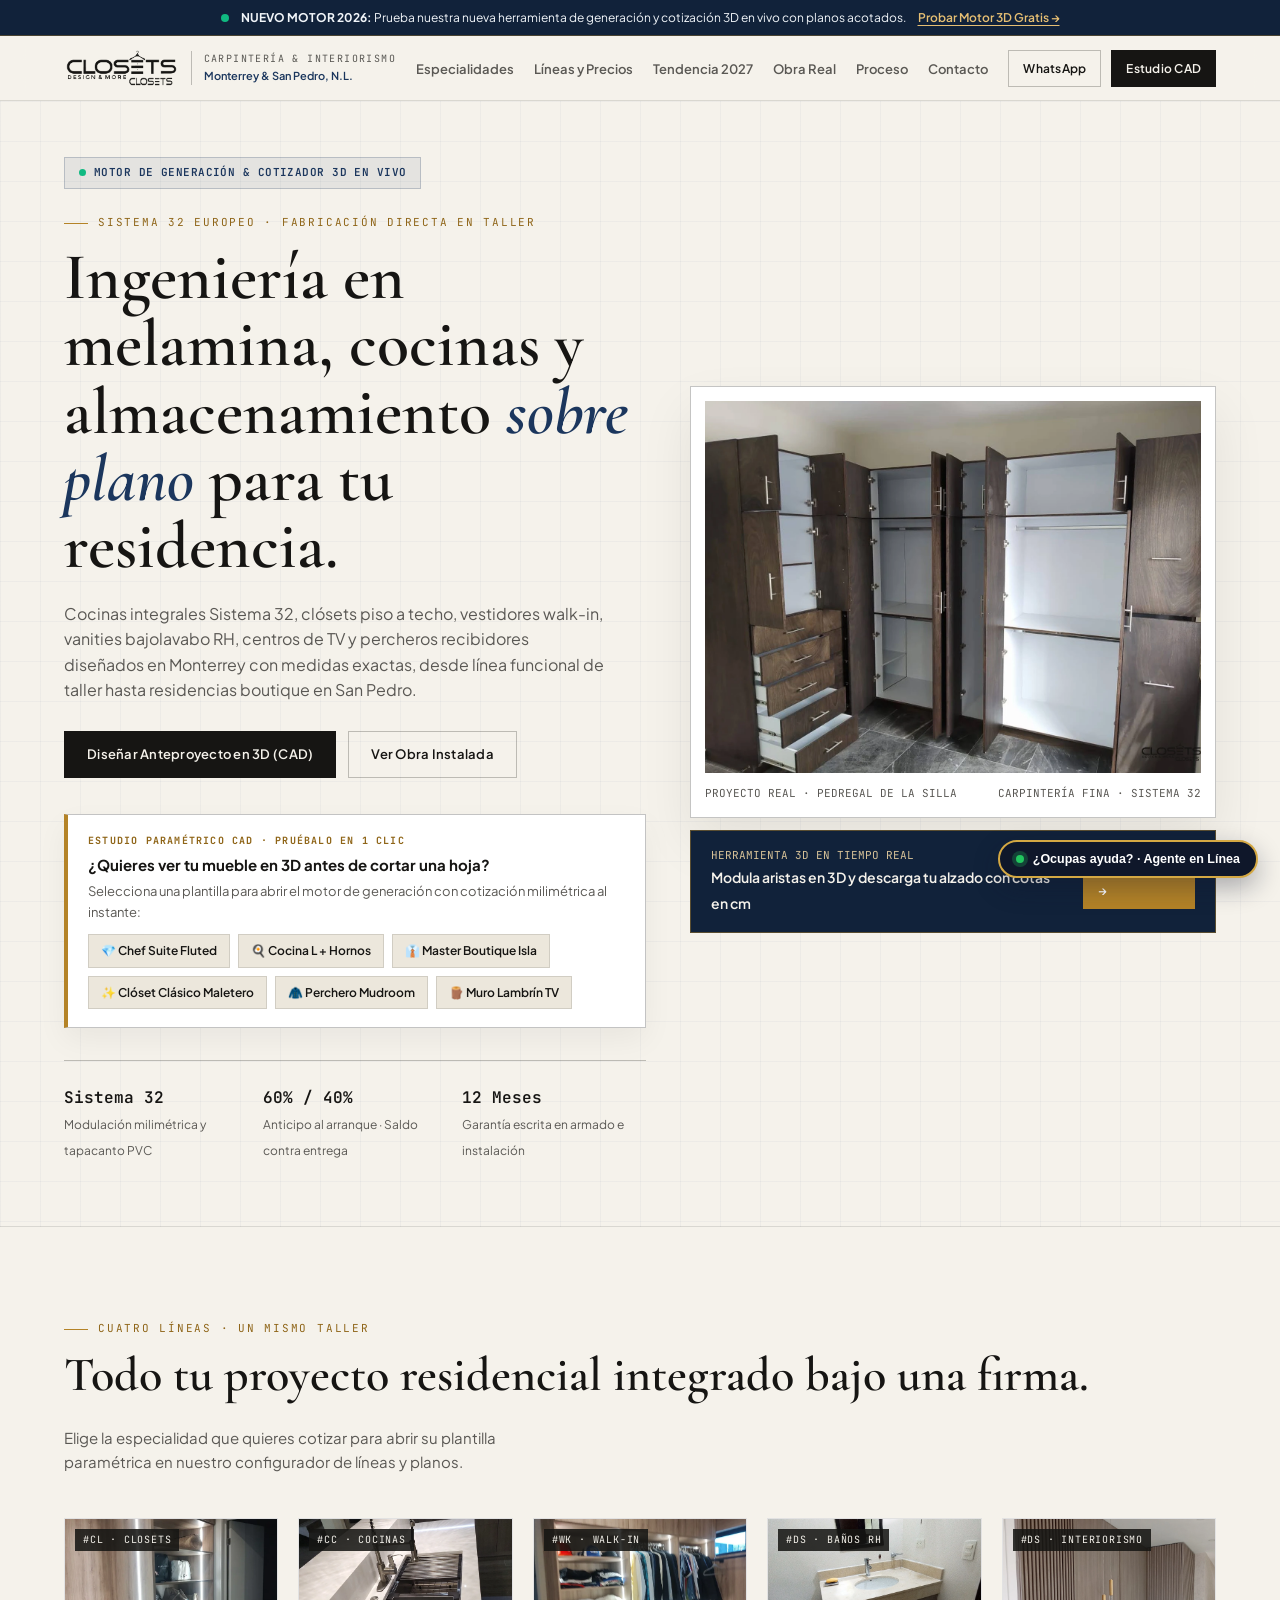
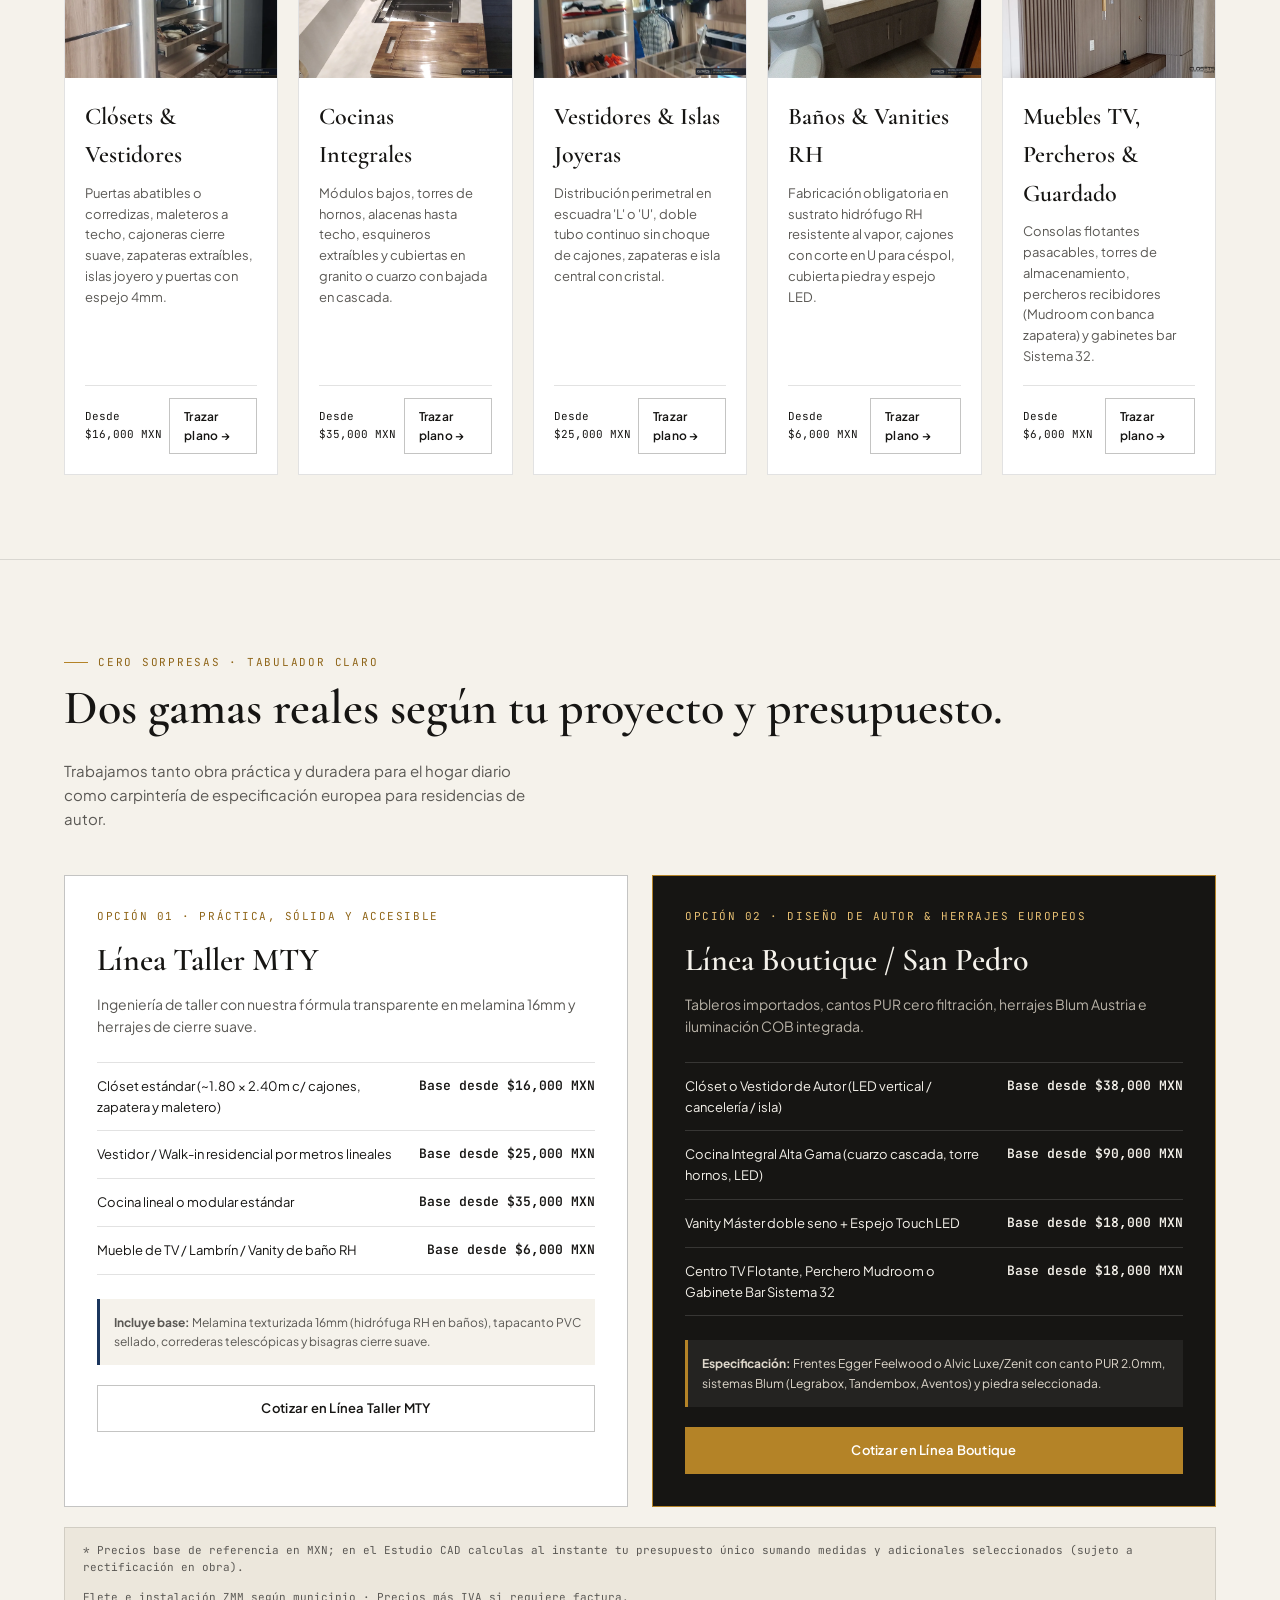
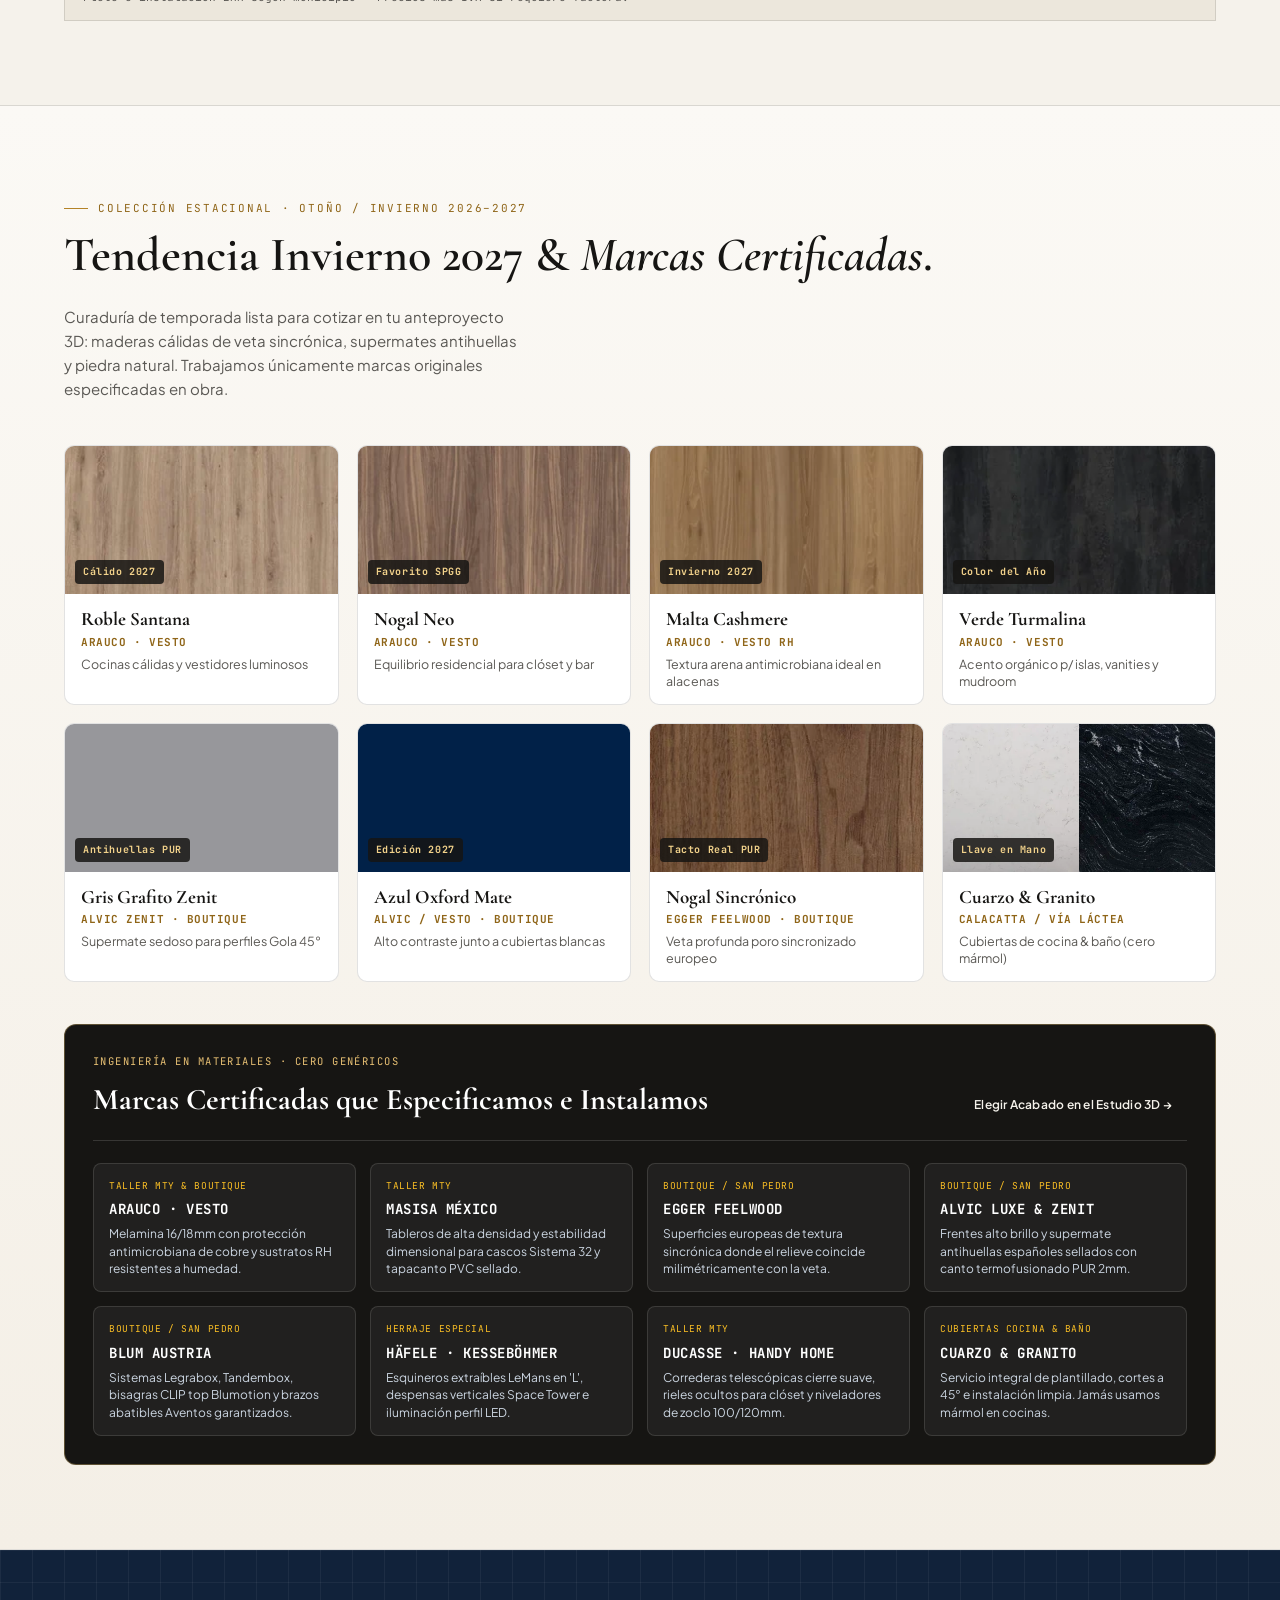
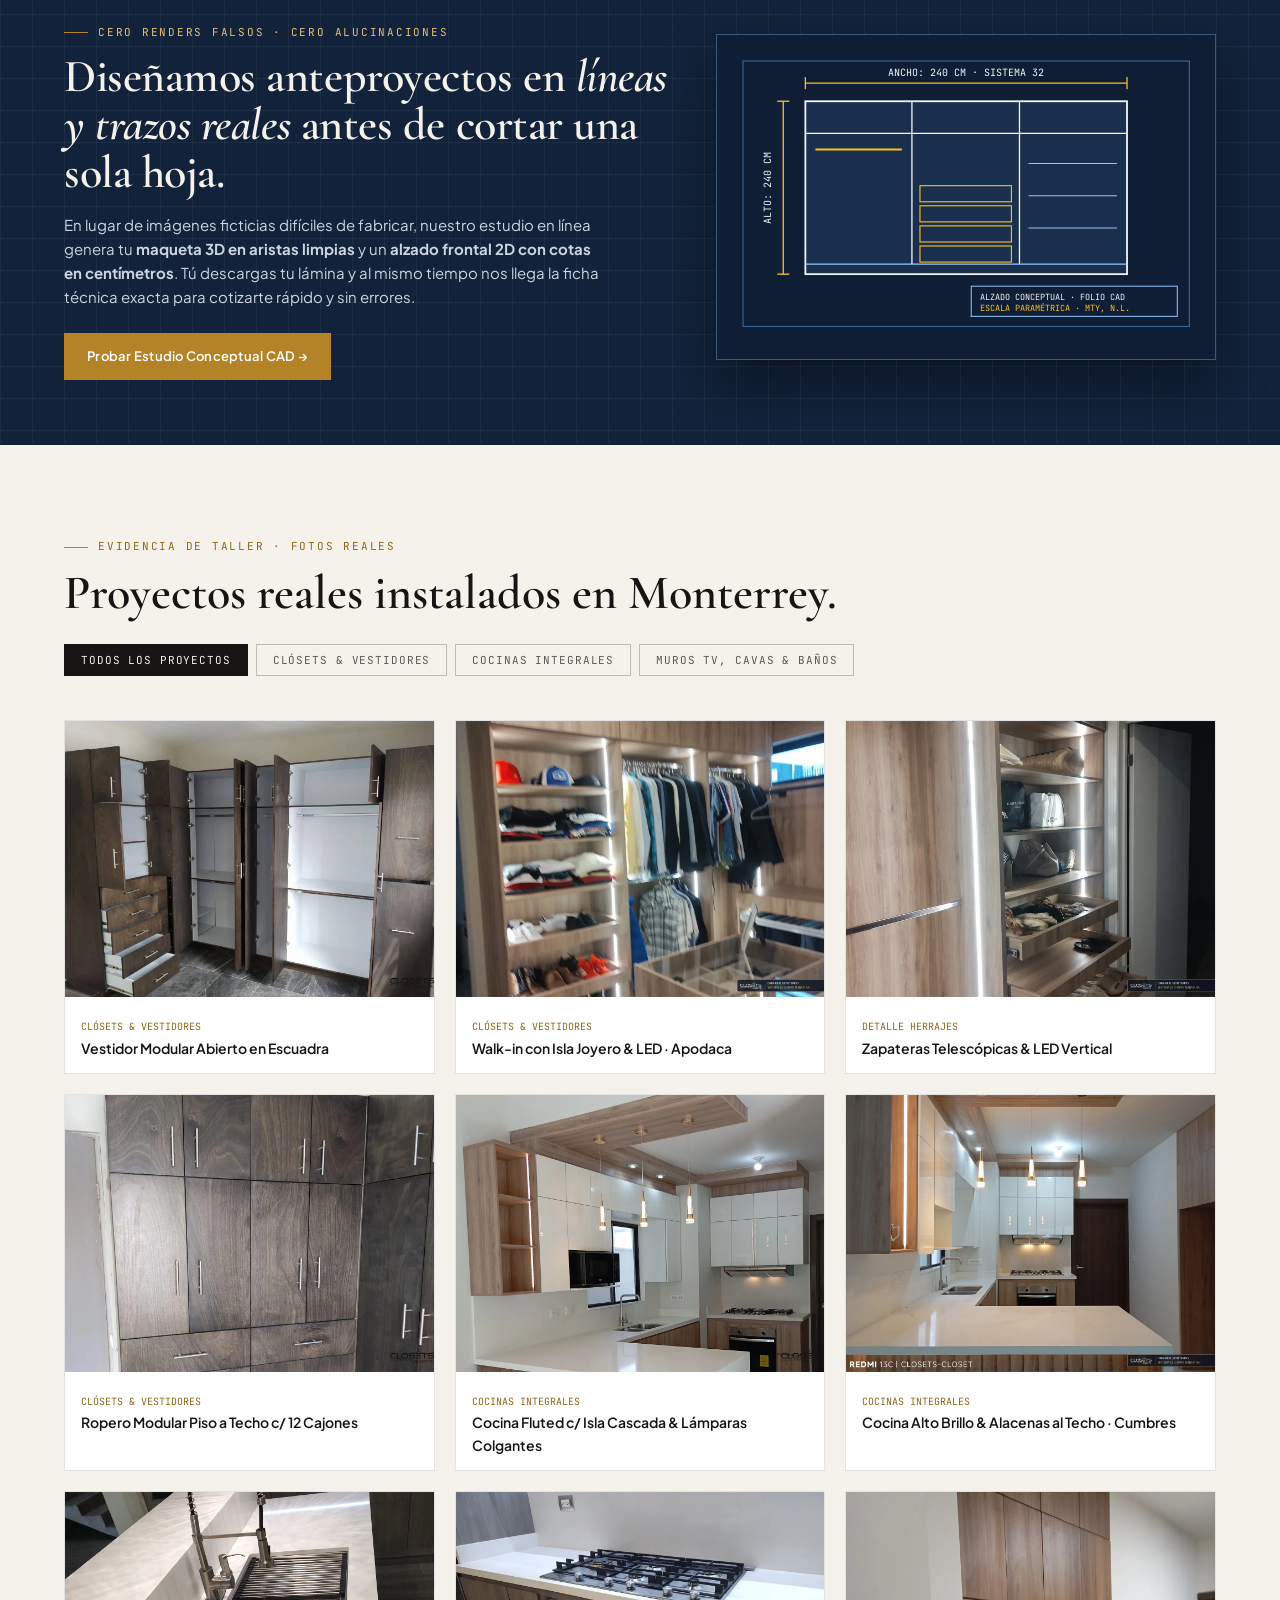
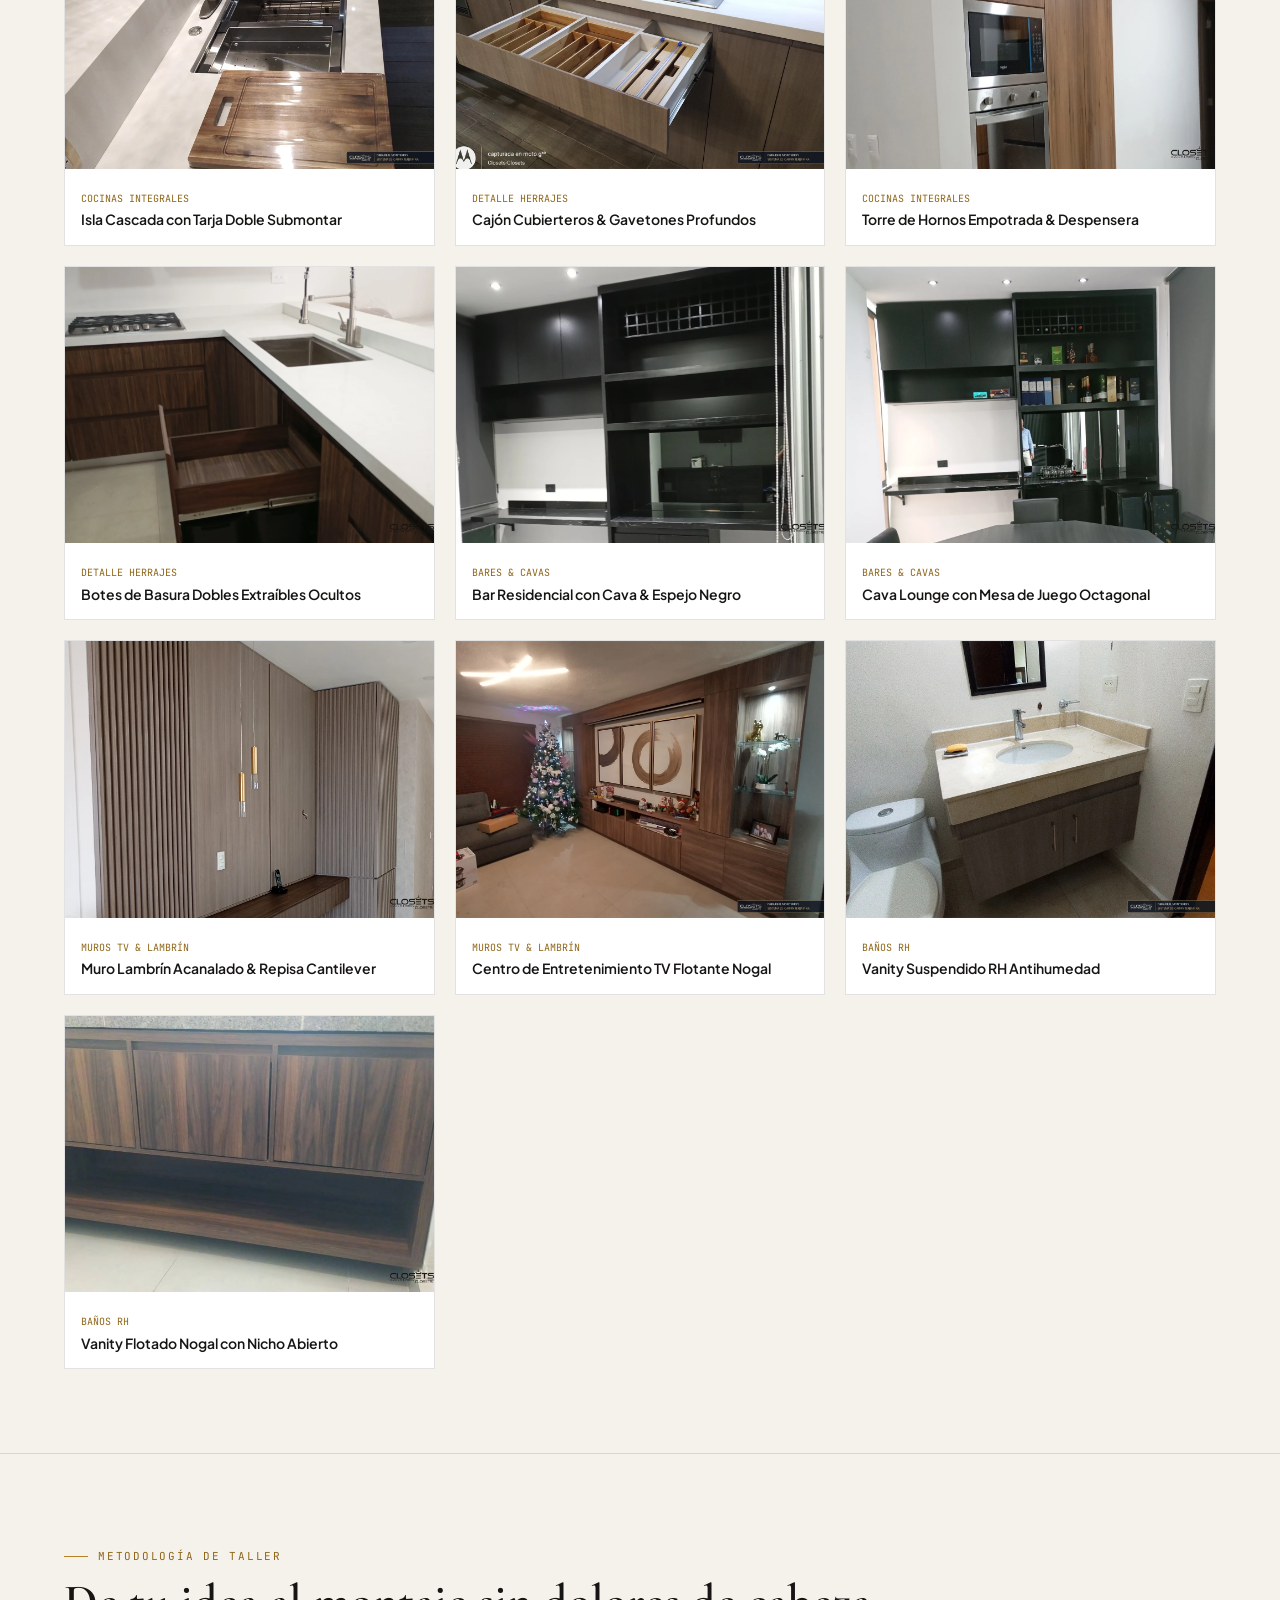
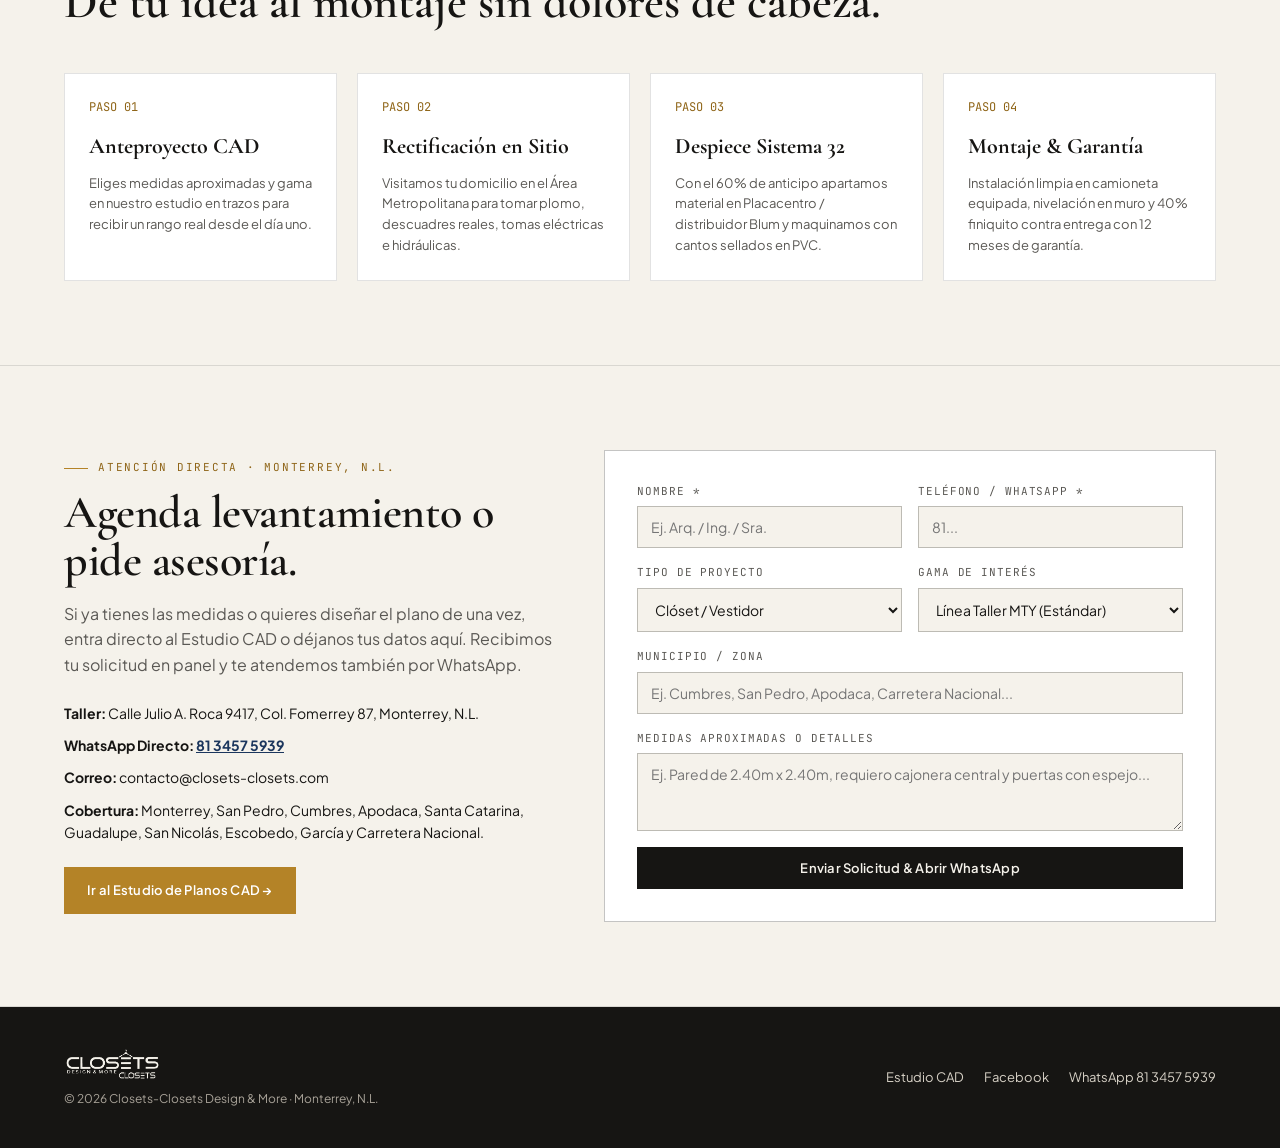
==== index.html @ 5bc41172 "v21: CAD shareable state token, quick WhatsApp direct CTA, and Buba lamina export hook" ====
<!DOCTYPE html>
<html lang="es">
<head>
  <meta charset="UTF-8">
  <meta name="viewport" content="width=device-width, initial-scale=1.0">
  <title>Closets-Closets Design &amp; More | Clósets, Cocinas e Interiorismo en Monterrey</title>
  <meta name="description" content="Fabricación directa en Monterrey y San Pedro de clósets, vestidores, cocinas integrales, muebles de baño RH, lambrines y centros de TV con Sistema 32 milimétrico. Configura tu plano conceptual CAD en línea.">
  <link rel="icon" type="image/png" href="assets/favicon.png">
  <meta property="og:type" content="website">
  <meta property="og:locale" content="es_MX">
  <meta property="og:title" content="Closets-Closets Design &amp; More | Carpintería Arquitectónica en MTY">
  <meta property="og:description" content="Clósets, vestidores, cocinas integrales e interiorismo en Monterrey. Configura tu anteproyecto conceptual en líneas y cotas exactas.">
  <meta property="og:image" content="https://closets-closets.com/assets/og-closets.jpg">
  <meta property="og:image:width" content="1200">
  <meta property="og:image:height" content="630">
  <meta name="twitter:card" content="summary_large_image">
  <link rel="canonical" href="https://closets-closets.com/">
    <!-- Marcado Estructurado SEO Local Schema.org -->
  <script type="application/ld+json">
{
  "@context": "https://schema.org",
  "@type": "HomeAndConstructionBusiness",
  "name": "Closets-Closets Design & More",
  "image": "https://closets-closets.com/assets/og-closets.jpg",
  "url": "https://closets-closets.com",
  "telephone": "+528134575939",
  "priceRange": "$ - $$",
  "address": {
    "@type": "PostalAddress",
    "addressLocality": "Monterrey",
    "addressRegion": "Nuevo León",
    "addressCountry": "MX"
  },
  "geo": {
    "@type": "GeoCoordinates",
    "latitude": 25.6866,
    "longitude": -100.3161
  },
  "openingHoursSpecification": {
    "@type": "OpeningHoursSpecification",
    "dayOfWeek": [
      "Monday",
      "Tuesday",
      "Wednesday",
      "Thursday",
      "Friday",
      "Saturday"
    ],
    "opens": "08:30",
    "closes": "19:00"
  },
  "areaServed": [
    {
      "@type": "City",
      "name": "San Pedro Garza García"
    },
    {
      "@type": "City",
      "name": "Monterrey"
    },
    {
      "@type": "City",
      "name": "Santa Catarina"
    },
    {
      "@type": "Place",
      "name": "Cumbres"
    },
    {
      "@type": "Place",
      "name": "Carretera Nacional"
    },
    {
      "@type": "Place",
      "name": "Valle Oriente"
    }
  ],
  "hasOfferCatalog": {
    "@type": "OfferCatalog",
    "name": "Catálogo de Carpintería Residencial & Sistema 32",
    "itemListElement": [
      {
        "@type": "Offer",
        "itemOffered": {
          "@type": "Service",
          "name": "Clósets Residenciales a Medida",
          "description": "Fabricación con Sistema 32 en melamina de 16mm/18mm y herrajes de cierre suave."
        }
      },
      {
        "@type": "Offer",
        "itemOffered": {
          "@type": "Service",
          "name": "Vestidores Walk-in Closet Boutique",
          "description": "Vestidores en escuadra, U e islas joyeras con cristal templado y cancelería."
        }
      },
      {
        "@type": "Offer",
        "itemOffered": {
          "@type": "Service",
          "name": "Cocinas Integrales de Alta Gama",
          "description": "Cocinas con frentes fluted, cubiertas de cuarzo, torres de hornos y herrajes Blum."
        }
      },
      {
        "@type": "Offer",
        "itemOffered": {
          "@type": "Service",
          "name": "Muros TV, Lambrines & Centros de Entretenimiento",
          "description": "Paneles alistonados de nogal, consolas flotantes y cavas residenciales."
        }
      },
      {
        "@type": "Offer",
        "itemOffered": {
          "@type": "Service",
          "name": "Proyectos Ejecutivos y Planos de Fabricación Sistema 32",
          "description": "Ingeniería de despiece milimétrico, barrenado 37/32mm y optimización de tableros."
        }
      }
    ]
  }
}
  </script>
  <link rel="stylesheet" href="styles.css?v=20261123_v21">
</head>
<body>

  <!-- BARRA DE ANUNCIO EN VIVO (HERRAMIENTA 2026) -->
  <div class="live-strip">
    <div class="container live-strip-inner">
      <span class="badge-pulse"></span>
      <span><strong>NUEVO MOTOR 2026:</strong> Prueba nuestra nueva herramienta de generación y cotización 3D en vivo con planos acotados.</span>
      <a href="configurador.html" class="live-strip-link">Probar Motor 3D Gratis →</a>
    </div>
  </div>

  <!-- HEADER -->
  <header class="site-header">
    <div class="header-inner">
      <a class="brand-link" href="index.html">
        <img class="brand-logo" src="assets/logo-closets.png" alt="Closets-Closets Design &amp; More">
        <div class="brand-meta">
          <span class="brand-sub">Carpintería &amp; Interiorismo</span>
          <span class="brand-city">Monterrey &amp; San Pedro, N.L.</span>
        </div>
      </a>

      <ul class="nav-links" id="navLinks">
        <li><a href="#especialidades">Especialidades</a></li>
        <li><a href="#gamas">Líneas y Precios</a></li>
        <li><a href="#coleccion-2027">Tendencia 2027</a></li>
        <li><a href="#obra-real">Obra Real</a></li>
        <li><a href="#proceso">Proceso</a></li>
        <li><a href="#contacto">Contacto</a></li>
      </ul>

      <div class="nav-actions">
        <a class="btn btn-outline btn-sm hide-mobile" href="https://wa.me/528134575939?text=Hola%2C%20quiero%20cotizar%20un%20proyecto%20con%20Closets-Closets" target="_blank" rel="noopener noreferrer">WhatsApp</a>
        <a class="btn btn-primary btn-sm" href="configurador.html">Estudio CAD</a>
        <button class="mobile-toggle" type="button" id="mobileMenuBtn" aria-label="Abrir menú">MENÚ</button>
      </div>
    </div>
  </header>

  <!-- HERO ARQUITECTÓNICO -->
  <section class="hero-section">
    <div class="container">
      <div class="hero-grid">
        <div>
          <div class="hero-hook-badge">
            <span class="pulse-dot"></span>
            <span>MOTOR DE GENERACIÓN &amp; COTIZADOR 3D EN VIVO</span>
          </div>
          <span class="eyebrow">Sistema 32 Europeo · Fabricación Directa en Taller</span>
          <h1 class="hero-title">Ingeniería en melamina, cocinas y almacenamiento <em>sobre plano</em> para tu residencia.</h1>
          <p class="hero-desc">
            Cocinas integrales Sistema 32, clósets piso a techo, vestidores walk-in, vanities bajolavabo RH, centros de TV y percheros recibidores diseñados en Monterrey con medidas exactas, desde línea funcional de taller hasta residencias boutique en San Pedro.
          </p>
          <div class="hero-cta-group">
            <a class="btn btn-primary" href="configurador.html">Diseñar Anteproyecto en 3D (CAD)</a>
            <a class="btn btn-outline" href="#obra-real">Ver Obra Instalada</a>
          </div>

          <!-- GANCHO INTERACTIVO AL MOTOR CAD -->
          <div class="hero-generator-callout">
            <span class="callout-tag">ESTUDIO PARAMÉTRICO CAD · PRUÉBALO EN 1 CLIC</span>
            <div class="callout-lead">
              <h4>¿Quieres ver tu mueble en 3D antes de cortar una hoja?</h4>
              <p>Selecciona una plantilla para abrir el motor de generación con cotización milimétrica al instante:</p>
            </div>
            <div class="callout-pills">
              <a href="configurador.html?preset=cocina_chef_suite_fluted" class="callout-pill">💎 Chef Suite Fluted</a>
              <a href="configurador.html?preset=cocina_l_torre_hornos" class="callout-pill">🍳 Cocina L + Hornos</a>
              <a href="configurador.html?preset=walkin_master_boutique_isla" class="callout-pill">👔 Master Boutique Isla</a>
              <a href="configurador.html?preset=closet_clasico_abatible" class="callout-pill">✨ Clóset Clásico Maletero</a>
              <a href="configurador.html?preset=perchero_recibidor_esencial" class="callout-pill">🧥 Perchero Mudroom</a>
              <a href="configurador.html?preset=tv_lambrin_acanalado_cantilever" class="callout-pill">🪵 Muro Lambrín TV</a>
            </div>
          </div>

          <div class="hero-specs">
            <div>
              <span class="spec-val">Sistema 32</span>
              <span class="spec-lbl">Modulación milimétrica y tapacanto PVC</span>
            </div>
            <div>
              <span class="spec-val">60% / 40%</span>
              <span class="spec-lbl">Anticipo al arranque · Saldo contra entrega</span>
            </div>
            <div>
              <span class="spec-val">12 Meses</span>
              <span class="spec-lbl">Garantía escrita en armado e instalación</span>
            </div>
          </div>
        </div>

        <div class="hero-visual">
          <div class="hero-frame">
            <img class="hero-frame-img" src="assets/portfolio/closet-karina-walkin.webp" alt="Vestidor Walk-in residencial de alta gama fabricado en Monterrey por Closets-Closets Design & More">
            <div class="hero-frame-bar">
              <span>PROYECTO REAL · PEDREGAL DE LA SILLA</span>
              <span>CARPINTERÍA FINA · SISTEMA 32</span>
            </div>
          </div>
          <div class="cad-floating-card">
            <div>
              <span>HERRAMIENTA 3D EN TIEMPO REAL</span>
              <strong>Modula aristas en 3D y descarga tu alzado con cotas en cm</strong>
            </div>
            <a class="btn btn-brass btn-sm" href="configurador.html">Probar en 3D →</a>
          </div>
        </div>
      </div>
    </div>
  </section>

  <!-- 4 ESPECIALIDADES UNIFICADAS -->
  <section class="section-pad" id="especialidades">
    <div class="container">
      <div class="section-header">
        <div>
          <span class="eyebrow">Cuatro Líneas · Un Mismo Taller</span>
          <h2>Todo tu proyecto residencial integrado bajo una firma.</h2>
        </div>
        <p class="section-lead">
          Elige la especialidad que quieres cotizar para abrir su plantilla paramétrica en nuestro configurador de líneas y planos.
        </p>
      </div>

      <div class="specialties-grid">
        <article class="spec-card">
          <div class="spec-card-media">
            <img src="assets/portfolio/closet-apodaca-zapatera.webp" alt="Clósets y vestidores con zapateras extraíbles" loading="lazy">
            <span class="spec-card-code">#CL · CLOSETS</span>
          </div>
          <div class="spec-card-body">
            <h3>Clósets &amp; Vestidores</h3>
            <p>Puertas abatibles o corredizas, maleteros a techo, cajoneras cierre suave, zapateras extraíbles, islas joyero y puertas con espejo 4mm.</p>
            <div class="spec-card-footer">
              <span>Desde $16,000 MXN</span>
              <a class="btn btn-outline btn-sm" href="configurador.html?cat=CLOSET">Trazar plano →</a>
            </div>
          </div>
        </article>

        <article class="spec-card">
          <div class="spec-card-media">
            <img src="assets/portfolio/cocina-diana-vista.webp" alt="Cocina integral moderna alto brillo y cuarzo" loading="lazy">
            <span class="spec-card-code">#CC · COCINAS</span>
          </div>
          <div class="spec-card-body">
            <h3>Cocinas Integrales</h3>
            <p>Módulos bajos, torres de hornos, alacenas hasta techo, esquineros extraíbles y cubiertas en granito o cuarzo con bajada en cascada.</p>
            <div class="spec-card-footer">
              <span>Desde $35,000 MXN</span>
              <a class="btn btn-outline btn-sm" href="configurador.html?cat=COCINA">Trazar plano →</a>
            </div>
          </div>
        </article>

        <article class="spec-card">
          <div class="spec-card-media">
            <img src="assets/portfolio/closet-apodaca-isla.webp" alt="Vestidores Walk-in e islas joyeras Sistema 32" loading="lazy">
            <span class="spec-card-code">#WK · WALK-IN</span>
          </div>
          <div class="spec-card-body">
            <h3>Vestidores &amp; Islas Joyeras</h3>
            <p>Distribución perimetral en escuadra 'L' o 'U', doble tubo continuo sin choque de cajones, zapateras e isla central con cristal.</p>
            <div class="spec-card-footer">
              <span>Desde $25,000 MXN</span>
              <a class="btn btn-outline btn-sm" href="configurador.html?cat=WALKIN">Trazar plano →</a>
            </div>
          </div>
        </article>

        <article class="spec-card">
          <div class="spec-card-media">
            <img src="assets/portfolio/vanity-lavabo-karina.webp" alt="Mueble de baño vanity antihumedad" loading="lazy">
            <span class="spec-card-code">#DS · BAÑOS RH</span>
          </div>
          <div class="spec-card-body">
            <h3>Baños &amp; Vanities RH</h3>
            <p>Fabricación obligatoria en sustrato hidrófugo RH resistente al vapor, cajones con corte en U para céspol, cubierta piedra y espejo LED.</p>
            <div class="spec-card-footer">
              <span>Desde $6,000 MXN</span>
              <a class="btn btn-outline btn-sm" href="configurador.html?cat=BANIO">Trazar plano →</a>
            </div>
          </div>
        </article>

        <article class="spec-card">
          <div class="spec-card-media">
            <img src="assets/portfolio/lambrin-cumbres-tv.webp" alt="Muro de TV con lambrín acanalado nogal en Cumbres" loading="lazy">
            <span class="spec-card-code">#DS · INTERIORISMO</span>
          </div>
          <div class="spec-card-body">
            <h3>Muebles TV, Percheros &amp; Guardado</h3>
            <p>Consolas flotantes pasacables, torres de almacenamiento, percheros recibidores (Mudroom con banca zapatera) y gabinetes bar Sistema 32.</p>
            <div class="spec-card-footer">
              <span>Desde $6,000 MXN</span>
              <a class="btn btn-outline btn-sm" href="configurador.html?cat=TV_ROOM">Trazar plano →</a>
            </div>
          </div>
        </article>
      </div>
    </div>
  </section>

  <!-- 2 GAMAS REALES (TRANSPARENCIA COMERCIAL) -->
  <section class="section-pad" id="gamas">
    <div class="container">
      <div class="section-header">
        <div>
          <span class="eyebrow">Cero Sorpresas · Tabulador Claro</span>
          <h2>Dos gamas reales según tu proyecto y presupuesto.</h2>
        </div>
        <p class="section-lead">
          Trabajamos tanto obra práctica y duradera para el hogar diario como carpintería de especificación europea para residencias de autor.
        </p>
      </div>

      <div class="gamas-grid">
        <!-- LÍNEA TALLER MTY -->
        <div class="gama-card">
          <span class="gama-tag">Opción 01 · Práctica, sólida y accesible</span>
          <h3>Línea Taller MTY</h3>
          <p class="gama-sub">Ingeniería de taller con nuestra fórmula transparente en melamina 16mm y herrajes de cierre suave.</p>
          <ul class="gama-list">
            <li><span>Clóset estándar (~1.80 × 2.40m c/ cajones, zapatera y maletero)</span><span class="gama-price">Base desde $16,000 MXN</span></li>
            <li><span>Vestidor / Walk-in residencial por metros lineales</span><span class="gama-price">Base desde $25,000 MXN</span></li>
            <li><span>Cocina lineal o modular estándar</span><span class="gama-price">Base desde $35,000 MXN</span></li>
            <li><span>Mueble de TV / Lambrín / Vanity de baño RH</span><span class="gama-price">Base desde $6,000 MXN</span></li>
          </ul>
          <div class="gama-specs-note">
            <strong>Incluye base:</strong> Melamina texturizada 16mm (hidrófuga RH en baños), tapacanto PVC sellado, correderas telescópicas y bisagras cierre suave.
          </div>
          <a class="btn btn-outline" href="configurador.html?gama=taller_mty">Cotizar en Línea Taller MTY</a>
        </div>

        <!-- LÍNEA BOUTIQUE / SAN PEDRO -->
        <div class="gama-card boutique">
          <span class="gama-tag">Opción 02 · Diseño de Autor &amp; Herrajes Europeos</span>
          <h3>Línea Boutique / San Pedro</h3>
          <p class="gama-sub">Tableros importados, cantos PUR cero filtración, herrajes Blum Austria e iluminación COB integrada.</p>
          <ul class="gama-list">
            <li><span>Clóset o Vestidor de Autor (LED vertical / cancelería / isla)</span><span class="gama-price">Base desde $38,000 MXN</span></li>
            <li><span>Cocina Integral Alta Gama (cuarzo cascada, torre hornos, LED)</span><span class="gama-price">Base desde $90,000 MXN</span></li>
            <li><span>Vanity Máster doble seno + Espejo Touch LED</span><span class="gama-price">Base desde $18,000 MXN</span></li>
            <li><span>Centro TV Flotante, Perchero Mudroom o Gabinete Bar Sistema 32</span><span class="gama-price">Base desde $18,000 MXN</span></li>
          </ul>
          <div class="gama-specs-note">
            <strong>Especificación:</strong> Frentes Egger Feelwood o Alvic Luxe/Zenit con canto PUR 2.0mm, sistemas Blum (Legrabox, Tandembox, Aventos) y piedra seleccionada.
          </div>
          <a class="btn btn-brass" href="configurador.html?gama=boutique_spgg">Cotizar en Línea Boutique</a>
        </div>
      </div>

      <div class="legal-range-bar">
        <span>* Precios base de referencia en MXN; en el Estudio CAD calculas al instante tu presupuesto único sumando medidas y adicionales seleccionados (sujeto a rectificación en obra).</span>
        <span>Flete e instalación ZMM según municipio · Precios más IVA si requiere factura.</span>
      </div>
    </div>
  </section>

  <!-- COLECCIÓN ESTACIONAL: TENDENCIA INVIERNO 2027 + MARCAS CERTIFICADAS -->
  <section class="section-pad season-section" id="coleccion-2027">
    <div class="container">
      <div class="section-header">
        <div>
          <span class="eyebrow">Colección Estacional · Otoño / Invierno 2026–2027</span>
          <h2>Tendencia Invierno 2027 &amp; <em>Marcas Certificadas</em>.</h2>
        </div>
        <p style="max-width:460px; color:var(--ink-soft); font-size:15px;">
          Curaduría de temporada lista para cotizar en tu anteproyecto 3D: maderas cálidas de veta sincrónica, supermates antihuellas y piedra natural. Trabajamos únicamente marcas originales especificadas en obra.
        </p>
      </div>

      <!-- PALETA CURADA DE TEMPORADA -->
      <div class="season-palette-grid">
        <a class="season-swatch-card" href="configurador.html?acabado=roble_santana">
          <div class="season-swatch-media">
            <img src="assets/texturas/roble-santana.webp" alt="Melamina Roble Santana Arauco Vesto">
            <span class="season-chip">Cálido 2027</span>
          </div>
          <div class="season-swatch-body">
            <strong>Roble Santana</strong>
            <span class="season-brand">Arauco · Vesto</span>
            <small>Cocinas cálidas y vestidores luminosos</small>
          </div>
        </a>

        <a class="season-swatch-card" href="configurador.html?acabado=nogal_neo">
          <div class="season-swatch-media">
            <img src="assets/texturas/nogal-neo.webp" alt="Melamina Nogal Neo Arauco Vesto">
            <span class="season-chip">Favorito SPGG</span>
          </div>
          <div class="season-swatch-body">
            <strong>Nogal Neo</strong>
            <span class="season-brand">Arauco · Vesto</span>
            <small>Equilibrio residencial para clóset y bar</small>
          </div>
        </a>

        <a class="season-swatch-card" href="configurador.html?acabado=malta_arena">
          <div class="season-swatch-media">
            <img src="assets/texturas/malta-arena.webp" alt="Melamina Malta Cashmere Lino Arauco">
            <span class="season-chip">Invierno 2027</span>
          </div>
          <div class="season-swatch-body">
            <strong>Malta Cashmere</strong>
            <span class="season-brand">Arauco · Vesto RH</span>
            <small>Textura arena antimicrobiana ideal en alacenas</small>
          </div>
        </a>

        <a class="season-swatch-card" href="configurador.html?acabado=turmalina_verde">
          <div class="season-swatch-media">
            <img src="assets/texturas/turmalina-verde.webp" alt="Melamina Verde Turmalina Invierno 2027">
            <span class="season-chip">Color del Año</span>
          </div>
          <div class="season-swatch-body">
            <strong>Verde Turmalina</strong>
            <span class="season-brand">Arauco · Vesto</span>
            <small>Acento orgánico p/ islas, vanities y mudroom</small>
          </div>
        </a>

        <a class="season-swatch-card" href="configurador.html?gama=boutique_spgg&acabado=gris_luxe">
          <div class="season-swatch-media">
            <img src="assets/texturas/gris-luxe.webp" alt="Alvic Zenit Gris Grafito Supermate PUR">
            <span class="season-chip">Antihuellas PUR</span>
          </div>
          <div class="season-swatch-body">
            <strong>Gris Grafito Zenit</strong>
            <span class="season-brand">Alvic Zenit · Boutique</span>
            <small>Supermate sedoso para perfiles Gola 45°</small>
          </div>
        </a>

        <a class="season-swatch-card" href="configurador.html?gama=boutique_spgg&acabado=oxford_blue">
          <div class="season-swatch-media">
            <img src="assets/texturas/oxford-blue.webp" alt="Azul Oxford Mate Boutique Invierno 2027">
            <span class="season-chip">Edición 2027</span>
          </div>
          <div class="season-swatch-body">
            <strong>Azul Oxford Mate</strong>
            <span class="season-brand">Alvic / Vesto · Boutique</span>
            <small>Alto contraste junto a cubiertas blancas</small>
          </div>
        </a>

        <a class="season-swatch-card" href="configurador.html?gama=boutique_spgg&acabado=nogal_americano">
          <div class="season-swatch-media">
            <img src="assets/texturas/nogal-americano.webp" alt="Egger Feelwood Nogal Sincronico">
            <span class="season-chip">Tacto Real PUR</span>
          </div>
          <div class="season-swatch-body">
            <strong>Nogal Sincrónico</strong>
            <span class="season-brand">Egger Feelwood · Boutique</span>
            <small>Veta profunda poro sincronizado europeo</small>
          </div>
        </a>

        <a class="season-swatch-card" href="configurador.html?cat=COCINA&acabado=blanco_mate">
          <div class="season-swatch-media season-swatch-split">
            <img src="assets/texturas/cuarzo-calacatta.webp" alt="Cuarzo Calacatta Light y Granito Via Lactea">
            <img src="assets/texturas/granito-via-lactea.webp" alt="Granito Natural Via Lactea Leather">
            <span class="season-chip">Llave en Mano</span>
          </div>
          <div class="season-swatch-body">
            <strong>Cuarzo &amp; Granito</strong>
            <span class="season-brand">Calacatta / Vía Láctea</span>
            <small>Cubiertas de cocina &amp; baño (cero mármol)</small>
          </div>
        </a>
      </div>

      <!-- MARCAS CERTIFICADAS QUE INTEGRAMOS -->
      <div class="brands-alliance-box">
        <div class="brands-alliance-head">
          <div>
            <span class="brands-kicker">INGENIERÍA EN MATERIALES · CERO GENÉRICOS</span>
            <h3>Marcas Certificadas que Especificamos e Instalamos</h3>
          </div>
          <a class="btn btn-primary btn-sm" href="configurador.html">Elegir Acabado en el Estudio 3D →</a>
        </div>

        <div class="brands-alliance-grid">
          <div class="brand-seal-card">
            <span class="brand-seal-tag">Taller MTY &amp; Boutique</span>
            <strong>ARAUCO · VESTO</strong>
            <p>Melamina 16/18mm con protección antimicrobiana de cobre y sustratos RH resistentes a humedad.</p>
          </div>
          <div class="brand-seal-card">
            <span class="brand-seal-tag">Taller MTY</span>
            <strong>MASISA MÉXICO</strong>
            <p>Tableros de alta densidad y estabilidad dimensional para cascos Sistema 32 y tapacanto PVC sellado.</p>
          </div>
          <div class="brand-seal-card">
            <span class="brand-seal-tag">Boutique / San Pedro</span>
            <strong>EGGER FEELWOOD</strong>
            <p>Superficies europeas de textura sincrónica donde el relieve coincide milimétricamente con la veta.</p>
          </div>
          <div class="brand-seal-card">
            <span class="brand-seal-tag">Boutique / San Pedro</span>
            <strong>ALVIC LUXE &amp; ZENIT</strong>
            <p>Frentes alto brillo y supermate antihuellas españoles sellados con canto termofusionado PUR 2mm.</p>
          </div>
          <div class="brand-seal-card">
            <span class="brand-seal-tag">Boutique / San Pedro</span>
            <strong>BLUM AUSTRIA</strong>
            <p>Sistemas Legrabox, Tandembox, bisagras CLIP top Blumotion y brazos abatibles Aventos garantizados.</p>
          </div>
          <div class="brand-seal-card">
            <span class="brand-seal-tag">Herraje Especial</span>
            <strong>HÄFELE · KESSEBÖHMER</strong>
            <p>Esquineros extraíbles LeMans en 'L', despensas verticales Space Tower e iluminación perfil LED.</p>
          </div>
          <div class="brand-seal-card">
            <span class="brand-seal-tag">Taller MTY</span>
            <strong>DUCASSE · HANDY HOME</strong>
            <p>Correderas telescópicas cierre suave, rieles ocultos para clóset y niveladores de zoclo 100/120mm.</p>
          </div>
          <div class="brand-seal-card">
            <span class="brand-seal-tag">Cubiertas Cocina &amp; Baño</span>
            <strong>CUARZO &amp; GRANITO</strong>
            <p>Servicio integral de plantillado, cortes a 45° e instalación limpia. Jamás usamos mármol en cocinas.</p>
          </div>
        </div>
      </div>
    </div>
  </section>

  <!-- BANNER CONCEPTUAL EN TRAZOS CAD -->
  <section class="cad-banner">
    <div class="container">
      <div class="cad-banner-grid">
        <div>
          <span class="eyebrow" style="color:#E6BF73;">Cero Renders Falsos · Cero Alucinaciones</span>
          <h2 class="display-title" style="font-size:clamp(30px, 3.8vw, 46px); margin-bottom:16px;">
            Diseñamos anteproyectos en <em>líneas y trazos reales</em> antes de cortar una sola hoja.
          </h2>
          <p style="color:#CBD5E1; font-size:15px; margin-bottom:24px; max-width:540px;">
            En lugar de imágenes ficticias difíciles de fabricar, nuestro estudio en línea genera tu <strong>maqueta 3D en aristas limpias</strong> y un <strong>alzado frontal 2D con cotas en centímetros</strong>. Tú descargas tu lámina y al mismo tiempo nos llega la ficha técnica exacta para cotizarte rápido y sin errores.
          </p>
          <a class="btn btn-brass" href="configurador.html">Probar Estudio Conceptual CAD →</a>
        </div>

        <div class="cad-blueprint-sample">
          <svg viewBox="0 0 460 280" xmlns="http://www.w3.org/2000/svg" aria-label="Ejemplo de plano arquitectónico acotado de clóset">
            <rect x="8" y="8" width="444" height="264" fill="none" stroke="#3B6EA5" stroke-width="1"/>
            <!-- Cota horizontal superior -->
            <line x1="70" y1="30" x2="390" y2="30" stroke="#FBBF24" stroke-width="1.3"/>
            <line x1="70" y1="24" x2="70" y2="36" stroke="#FBBF24" stroke-width="1.3"/>
            <line x1="390" y1="24" x2="390" y2="36" stroke="#FBBF24" stroke-width="1.3"/>
            <text x="230" y="23" fill="#F1F5F9" font-family="JetBrains Mono, monospace" font-size="10" text-anchor="middle">ANCHO: 240 CM · SISTEMA 32</text>
            <!-- Cota vertical izquierda -->
            <line x1="48" y1="48" x2="48" y2="220" stroke="#FBBF24" stroke-width="1.3"/>
            <line x1="42" y1="48" x2="54" y2="48" stroke="#FBBF24" stroke-width="1.3"/>
            <line x1="42" y1="220" x2="54" y2="220" stroke="#FBBF24" stroke-width="1.3"/>
            <text x="36" y="134" fill="#F1F5F9" font-family="JetBrains Mono, monospace" font-size="10" text-anchor="middle" transform="rotate(-90 36 134)">ALTO: 240 CM</text>
            <!-- Cuerpo mueble -->
            <rect x="70" y="48" width="320" height="172" fill="rgba(59,110,165,0.22)" stroke="#F1F5F9" stroke-width="1.8"/>
            <line x1="70" y1="80" x2="390" y2="80" stroke="#F1F5F9" stroke-width="1.4"/>
            <line x1="70" y1="210" x2="390" y2="210" stroke="#93C5FD" stroke-width="1.2"/>
            <line x1="176" y1="48" x2="176" y2="210" stroke="#F1F5F9" stroke-width="1.3"/>
            <line x1="283" y1="48" x2="283" y2="210" stroke="#F1F5F9" stroke-width="1.3"/>
            <!-- Cajones centrales -->
            <rect x="184" y="132" width="91" height="16" fill="none" stroke="#FBBF24" stroke-width="1.1"/>
            <rect x="184" y="152" width="91" height="16" fill="none" stroke="#FBBF24" stroke-width="1.1"/>
            <rect x="184" y="172" width="91" height="16" fill="none" stroke="#FBBF24" stroke-width="1.1"/>
            <rect x="184" y="192" width="91" height="16" fill="none" stroke="#FBBF24" stroke-width="1.1"/>
            <!-- Tubos colgado y repisas -->
            <line x1="80" y1="96" x2="166" y2="96" stroke="#FBBF24" stroke-width="1.8"/>
            <line x1="292" y1="110" x2="380" y2="110" stroke="#93C5FD" stroke-width="1"/>
            <line x1="292" y1="142" x2="380" y2="142" stroke="#93C5FD" stroke-width="1"/>
            <line x1="292" y1="174" x2="380" y2="174" stroke="#93C5FD" stroke-width="1"/>
            <!-- Cajetín -->
            <rect x="235" y="232" width="205" height="30" fill="none" stroke="#93C5FD" stroke-width="1"/>
            <text x="244" y="246" fill="#F1F5F9" font-family="JetBrains Mono, monospace" font-size="8.5">ALZADO CONCEPTUAL · FOLIO CAD</text>
            <text x="244" y="257" fill="#FBBF24" font-family="JetBrains Mono, monospace" font-size="8.5">ESCALA PARAMÉTRICA · MTY, N.L.</text>
          </svg>
        </div>
      </div>
    </div>
  </section>

  <!-- GALERÍA DE OBRA REAL -->
  <section class="section-pad" id="obra-real">
    <div class="container">
      <div class="section-header">
        <div>
          <span class="eyebrow">Evidencia de Taller · Fotos Reales</span>
          <h2>Proyectos reales instalados en Monterrey.</h2>
        </div>
        <div class="filter-tabs" id="portfolioFilters">
          <button type="button" class="filter-btn active" data-filter="all">Todos los Proyectos</button>
          <button type="button" class="filter-btn" data-filter="closets">Clósets &amp; Vestidores</button>
          <button type="button" class="filter-btn" data-filter="cocinas">Cocinas Integrales</button>
          <button type="button" class="filter-btn" data-filter="interiorismo">Muros TV, Cavas &amp; Baños</button>
        </div>
      </div>

      <div class="portfolio-grid" id="portfolioGrid">
        <!-- CLÓSETS & VESTIDORES -->
        <article class="portfolio-card" data-cat="closets">
          <div class="portfolio-img-wrap"><img src="assets/portfolio/closet-karina-walkin.webp" alt="Vestidor modular integral abierto con distribución en escuadra" loading="lazy"></div>
          <div class="portfolio-meta"><div><span>Clósets &amp; Vestidores</span><h4>Vestidor Modular Abierto en Escuadra</h4></div></div>
        </article>
        <article class="portfolio-card" data-cat="closets">
          <div class="portfolio-img-wrap"><img src="assets/portfolio/closet-apodaca-isla.webp" alt="Vestidor Walk-in con isla joyero de cristal en Apodaca" loading="lazy"></div>
          <div class="portfolio-meta"><div><span>Clósets &amp; Vestidores</span><h4>Walk-in con Isla Joyero &amp; LED · Apodaca</h4></div></div>
        </article>
        <article class="portfolio-card" data-cat="closets">
          <div class="portfolio-img-wrap"><img src="assets/portfolio/closet-apodaca-zapatera.webp" alt="Zapateras telescópicas extraíbles con iluminación LED vertical" loading="lazy"></div>
          <div class="portfolio-meta"><div><span>Detalle Herrajes</span><h4>Zapateras Telescópicas &amp; LED Vertical</h4></div></div>
        </article>
        <article class="portfolio-card" data-cat="closets">
          <div class="portfolio-img-wrap"><img src="assets/portfolio/closet-karina-modulos.webp" alt="Ropero modular piso a techo con 12 cajoneras y maleteros" loading="lazy"></div>
          <div class="portfolio-meta"><div><span>Clósets &amp; Vestidores</span><h4>Ropero Modular Piso a Techo c/ 12 Cajones</h4></div></div>
        </article>

        <!-- COCINAS INTEGRALES -->
        <article class="portfolio-card" data-cat="cocinas">
          <div class="portfolio-img-wrap"><img src="assets/portfolio/cocina-sergio-isla.webp" alt="Cocina moderna con isla desayunadora acanalada fluted y lámparas colgantes" loading="lazy"></div>
          <div class="portfolio-meta"><div><span>Cocinas Integrales</span><h4>Cocina Fluted c/ Isla Cascada &amp; Lámparas Colgantes</h4></div></div>
        </article>
        <article class="portfolio-card" data-cat="cocinas">
          <div class="portfolio-img-wrap"><img src="assets/portfolio/cocina-martha-moderna.webp" alt="Cocina integral moderna alto brillo y madera con iluminación LED cálida" loading="lazy"></div>
          <div class="portfolio-meta"><div><span>Cocinas Integrales</span><h4>Cocina Alto Brillo &amp; Alacenas al Techo · Cumbres</h4></div></div>
        </article>
        <article class="portfolio-card" data-cat="cocinas">
          <div class="portfolio-img-wrap"><img src="assets/portfolio/cocina-diana-vista.webp" alt="Isla desayunadora con tarja doble workstation submontar y monomando alto" loading="lazy"></div>
          <div class="portfolio-meta"><div><span>Cocinas Integrales</span><h4>Isla Cascada con Tarja Doble Submontar</h4></div></div>
        </article>
        <article class="portfolio-card" data-cat="cocinas">
          <div class="portfolio-img-wrap"><img src="assets/portfolio/cocina-diana-isla.webp" alt="Parrilla empotrada con cajones cubierteros y gavetones profundos" loading="lazy"></div>
          <div class="portfolio-meta"><div><span>Detalle Herrajes</span><h4>Cajón Cubierteros &amp; Gavetones Profundos</h4></div></div>
        </article>
        <article class="portfolio-card" data-cat="cocinas">
          <div class="portfolio-img-wrap"><img src="assets/portfolio/cocina-torre-hornos.webp" alt="Torre de hornos empotrada con alacena despensera piso a techo" loading="lazy"></div>
          <div class="portfolio-meta"><div><span>Cocinas Integrales</span><h4>Torre de Hornos Empotrada &amp; Despensera</h4></div></div>
        </article>
        <article class="portfolio-card" data-cat="cocinas">
          <div class="portfolio-img-wrap"><img src="assets/portfolio/cocina-bote-basura.webp" alt="Botes de basura dobles extraíbles ocultos bajo tarja con correderas tandem" loading="lazy"></div>
          <div class="portfolio-meta"><div><span>Detalle Herrajes</span><h4>Botes de Basura Dobles Extraíbles Ocultos</h4></div></div>
        </article>

        <!-- MUROS TV, BARES, CAVAS & BAÑOS RH -->
        <article class="portfolio-card" data-cat="interiorismo">
          <div class="portfolio-img-wrap"><img src="assets/portfolio/cava-jorge-residencial.webp" alt="Mueble bar residencial con cava de botellas cuadrícula y espejo negro" loading="lazy"></div>
          <div class="portfolio-meta"><div><span>Bares &amp; Cavas</span><h4>Bar Residencial con Cava &amp; Espejo Negro</h4></div></div>
        </article>
        <article class="portfolio-card" data-cat="interiorismo">
          <div class="portfolio-img-wrap"><img src="assets/portfolio/cava-jorge-iluminada.webp" alt="Cava de vinos residencial iluminada con mesa de póker octagonal" loading="lazy"></div>
          <div class="portfolio-meta"><div><span>Bares &amp; Cavas</span><h4>Cava Lounge con Mesa de Juego Octagonal</h4></div></div>
        </article>
        <article class="portfolio-card" data-cat="interiorismo">
          <div class="portfolio-img-wrap"><img src="assets/portfolio/lambrin-cumbres-tv.webp" alt="Muro TV lambrín acanalado con repisa flotante cantilever y lámparas latón" loading="lazy"></div>
          <div class="portfolio-meta"><div><span>Muros TV &amp; Lambrín</span><h4>Muro Lambrín Acanalado &amp; Repisa Cantilever</h4></div></div>
        </article>
        <article class="portfolio-card" data-cat="interiorismo">
          <div class="portfolio-img-wrap"><img src="assets/portfolio/mueble-tv-charls-nogal.webp" alt="Consola flotante de TV en nogal con vitrinas y repisas iluminadas" loading="lazy"></div>
          <div class="portfolio-meta"><div><span>Muros TV &amp; Lambrín</span><h4>Centro de Entretenimiento TV Flotante Nogal</h4></div></div>
        </article>
        <article class="portfolio-card" data-cat="interiorismo">
          <div class="portfolio-img-wrap"><img src="assets/portfolio/vanity-lavabo-karina.webp" alt="Mueble de baño vanity flotante hidrófugo RH con cubierta integral" loading="lazy"></div>
          <div class="portfolio-meta"><div><span>Baños RH</span><h4>Vanity Suspendido RH Antihumedad</h4></div></div>
        </article>
        <article class="portfolio-card" data-cat="interiorismo">
          <div class="portfolio-img-wrap"><img src="assets/portfolio/vanity-flotado-judith.webp" alt="Mueble de baño contemporáneo nogal con puertas y nicho inferior abierto" loading="lazy"></div>
          <div class="portfolio-meta"><div><span>Baños RH</span><h4>Vanity Flotado Nogal con Nicho Abierto</h4></div></div>
        </article>
      </div>
    </div>
  </section>

  <!-- PROCESO EN 4 PASOS -->
  <section class="section-pad" id="proceso">
    <div class="container">
      <div class="section-header">
        <div>
          <span class="eyebrow">Metodología de Taller</span>
          <h2>De tu idea al montaje sin dolores de cabeza.</h2>
        </div>
      </div>
      <div class="process-grid">
        <div class="process-step">
          <span class="process-num">PASO 01</span>
          <h4>Anteproyecto CAD</h4>
          <p>Eliges medidas aproximadas y gama en nuestro estudio en trazos para recibir un rango real desde el día uno.</p>
        </div>
        <div class="process-step">
          <span class="process-num">PASO 02</span>
          <h4>Rectificación en Sitio</h4>
          <p>Visitamos tu domicilio en el Área Metropolitana para tomar plomo, descuadres reales, tomas eléctricas e hidráulicas.</p>
        </div>
        <div class="process-step">
          <span class="process-num">PASO 03</span>
          <h4>Despiece Sistema 32</h4>
          <p>Con el 60% de anticipo apartamos material en Placacentro / distribuidor Blum y maquinamos con cantos sellados en PVC.</p>
        </div>
        <div class="process-step">
          <span class="process-num">PASO 04</span>
          <h4>Montaje &amp; Garantía</h4>
          <p>Instalación limpia en camioneta equipada, nivelación en muro y 40% finiquito contra entrega con 12 meses de garantía.</p>
        </div>
      </div>
    </div>
  </section>

  <!-- CONTACTO DOBLE RESPALDO -->
  <section class="section-pad" id="contacto">
    <div class="container">
      <div class="contact-grid">
        <div>
          <span class="eyebrow">Atención Directa · Monterrey, N.L.</span>
          <h2 class="display-title" style="font-size:clamp(32px, 3.8vw, 46px); margin-bottom:16px;">Agenda levantamiento o pide asesoría.</h2>
          <p style="color:var(--ink-soft); margin-bottom:24px;">
            Si ya tienes las medidas o quieres diseñar el plano de una vez, entra directo al Estudio CAD o déjanos tus datos aquí. Recibimos tu solicitud en panel y te atendemos también por WhatsApp.
          </p>
          <div style="display:flex; flex-direction:column; gap:10px; font-size:14px; margin-bottom:24px;">
            <div><strong>Taller:</strong> Calle Julio A. Roca 9417, Col. Fomerrey 87, Monterrey, N.L.</div>
            <div><strong>WhatsApp Directo:</strong> <a href="https://wa.me/528134575939" target="_blank" rel="noopener noreferrer" style="color:var(--navy); font-weight:700;">81 3457 5939</a></div>
            <div><strong>Correo:</strong> contacto@closets-closets.com</div>
            <div><strong>Cobertura:</strong> Monterrey, San Pedro, Cumbres, Apodaca, Santa Catarina, Guadalupe, San Nicolás, Escobedo, García y Carretera Nacional.</div>
          </div>
          <a class="btn btn-brass" href="configurador.html">Ir al Estudio de Planos CAD →</a>
        </div>

        <form id="contactForm" name="cotizacion-closets" method="POST" data-netlify="true" netlify-honeypot="bot-field" class="contact-panel">
          <input type="hidden" name="form-name" value="cotizacion-closets">
          <p hidden><label>No llenar: <input name="bot-field"></label></p>

          <div class="field-grid">
            <div class="field">
              <label for="cNombre">Nombre *</label>
              <input id="cNombre" name="nombre" type="text" placeholder="Ej. Arq. / Ing. / Sra." required>
            </div>
            <div class="field">
              <label for="cTel">Teléfono / WhatsApp *</label>
              <input id="cTel" name="telefono" type="tel" placeholder="81..." required>
            </div>
          </div>

          <div class="field-grid">
            <div class="field">
              <label for="cCat">Tipo de Proyecto</label>
              <select id="cCat" name="categoria">
                <option value="Clóset / Vestidor">Clóset / Vestidor</option>
                <option value="Cocina Integral">Cocina Integral</option>
                <option value="Vanity / Mueble de Baño RH">Vanity / Mueble de Baño RH</option>
                <option value="Mueble TV / Perchero Mudroom & Almacenamiento">Mueble TV / Perchero Mudroom &amp; Almacenamiento</option>
                <option value="Proyecto Residencial Completo">Proyecto Residencial Completo</option>
              </select>
            </div>
            <div class="field">
              <label for="cGama">Gama de Interés</label>
              <select id="cGama" name="gama">
                <option value="Línea Taller MTY (Estándar)">Línea Taller MTY (Estándar)</option>
                <option value="Línea Boutique / San Pedro">Línea Boutique / San Pedro</option>
                <option value="Quiero comparar ambas">Quiero comparar ambas</option>
              </select>
            </div>
          </div>

          <div class="field">
            <label for="cZona">Municipio / Zona</label>
            <input id="cZona" name="zona" type="text" placeholder="Ej. Cumbres, San Pedro, Apodaca, Carretera Nacional...">
          </div>

          <div class="field">
            <label for="cNotas">Medidas aproximadas o detalles</label>
            <textarea id="cNotas" name="notas" rows="3" placeholder="Ej. Pared de 2.40m x 2.40m, requiero cajonera central y puertas con espejo..."></textarea>
          </div>

          <div id="contactStatus" class="status-banner" role="status" aria-live="polite"></div>
          <button id="contactSubmit" type="submit" class="btn btn-primary" style="width:100%;">Enviar Solicitud &amp; Abrir WhatsApp</button>
        </form>
      </div>
    </div>
  </section>

  <!-- LIGHTBOX -->
  <div class="lightbox" id="lightboxModal" role="dialog" aria-modal="true" aria-label="Vista ampliada de proyecto">
    <div class="lightbox-box">
      <img id="lightboxImg" src="" alt="">
      <div class="lightbox-foot">
        <strong id="lightboxCaption" style="font-size:14px;"></strong>
        <div style="display:flex; gap:8px;">
          <a class="btn btn-primary btn-sm" id="lightboxWaBtn" href="https://wa.me/528134575939" target="_blank" rel="noopener noreferrer">Cotizar similar</a>
          <button type="button" class="btn btn-outline btn-sm" id="lightboxClose">Cerrar ✕</button>
        </div>
      </div>
    </div>
  </div>

  <!-- FOOTER -->
  <footer class="site-footer">
    <div class="footer-inner">
      <div>
        <img src="assets/logo-closets-light.png" alt="Closets-Closets Design & More" style="height:34px; margin-bottom:8px;">
        <p style="font-size:12px; color:#A8A298;">© 2026 Closets-Closets Design &amp; More · Monterrey, N.L.</p>
      </div>
      <div class="footer-links">
        <a href="configurador.html">Estudio CAD</a>
        <a href="https://www.facebook.com/profile.php?id=61573131999253" target="_blank" rel="noopener noreferrer">Facebook</a>
        <a href="https://wa.me/528134575939" target="_blank" rel="noopener noreferrer">WhatsApp 81 3457 5939</a>
      </div>
    </div>
  </footer>

  <script>
    (function () {
      const mobileBtn = document.getElementById("mobileMenuBtn");
      const navLinks = document.getElementById("navLinks");
      if (mobileBtn && navLinks) {
        mobileBtn.addEventListener("click", () => navLinks.classList.toggle("open"));
        navLinks.querySelectorAll("a").forEach((a) =>
          a.addEventListener("click", () => navLinks.classList.remove("open"))
        );
      }

      // Filtro de galería
      const filterBtns = document.querySelectorAll("#portfolioFilters .filter-btn");
      const cards = document.querySelectorAll("#portfolioGrid .portfolio-card");
      filterBtns.forEach((btn) => {
        btn.addEventListener("click", () => {
          filterBtns.forEach((b) => b.classList.remove("active"));
          btn.classList.add("active");
          const target = btn.getAttribute("data-filter");
          cards.forEach((c) => {
            const match = target === "all" || c.getAttribute("data-cat") === target;
            c.classList.toggle("hidden", !match);
          });
        });
      });

      // Lightbox
      const modal = document.getElementById("lightboxModal");
      const lbImg = document.getElementById("lightboxImg");
      const lbCap = document.getElementById("lightboxCaption");
      const lbWa = document.getElementById("lightboxWaBtn");
      const lbClose = document.getElementById("lightboxClose");

      cards.forEach((card) => {
        card.addEventListener("click", () => {
          const img = card.querySelector("img");
          const title = card.querySelector("h4").innerText;
          lbImg.src = img.src;
          lbImg.alt = img.alt;
          lbCap.innerText = title;
          lbWa.href = `https://wa.me/528134575939?text=${encodeURIComponent("Hola, me interesa cotizar un proyecto similar a: " + title)}`;
          modal.classList.add("open");
        });
      });

      if (lbClose && modal) {
        lbClose.addEventListener("click", () => modal.classList.remove("open"));
        modal.addEventListener("click", (e) => { if (e.target === modal) modal.classList.remove("open"); });
      }

      // Doble respaldo Netlify Forms + WhatsApp
      const form = document.getElementById("contactForm");
      const status = document.getElementById("contactStatus");
      const submitBtn = document.getElementById("contactSubmit");
      if (form && status && submitBtn) {
        form.addEventListener("submit", async (e) => {
          e.preventDefault();
          const nombre = (form.elements["nombre"].value || "").trim();
          const tel = (form.elements["telefono"].value || "").trim();
          if (!nombre || !tel) {
            status.className = "status-banner err";
            status.innerText = "Por favor escribe tu nombre y teléfono/WhatsApp.";
            return;
          }
          submitBtn.disabled = true;
          const orig = submitBtn.innerText;
          submitBtn.innerText = "Registrando solicitud...";

          const fd = new FormData(form);
          fd.set("form-name", "cotizacion-closets");
          try {
            await fetch("/", {
              method: "POST",
              headers: { "Content-Type": "application/x-www-form-urlencoded" },
              body: new URLSearchParams(fd).toString()
            });
          } catch (_) {
            // En vista previa local sin Netlify backend igual abrimos WhatsApp
          }

          const waTxt = [
            "Hola, Closets-Closets Design & More:",
            `• Nombre: ${nombre}`,
            `• Teléfono: ${tel}`,
            `• Proyecto: ${form.elements["categoria"].value}`,
            `• Gama: ${form.elements["gama"].value}`,
            form.elements["zona"].value ? `• Zona: ${form.elements["zona"].value}` : "",
            form.elements["notas"].value ? `• Detalles: ${form.elements["notas"].value}` : ""
          ].filter(Boolean).join("\n");
          const waUrl = `https://wa.me/528134575939?text=${encodeURIComponent(waTxt)}`;

          status.className = "status-banner ok";
          status.innerHTML = `¡Solicitud registrada! <a href="${waUrl}" target="_blank" rel="noopener noreferrer" style="font-weight:700; text-decoration:underline;">Abrir WhatsApp ahora →</a>`;
          window.open(waUrl, "_blank", "noopener");
          submitBtn.disabled = false;
          submitBtn.innerText = orig;
        });
      }
    })();
  </script>

  <!-- SUB-AGENTE ESPECIALIZADO DE LA PÁGINA & POP-UP FLOTANTE "¿OCUPAS AYUDA?" -->
  <div class="buba-cad-widget" id="bubaCadWidget">
    <div class="buba-air-popup" id="bubaAirPopup" role="status" aria-live="polite">
      <button type="button" class="buba-air-close" id="bubaAirClose" aria-label="Minimizar ayuda">✕</button>
      <span class="buba-air-kicker"><span class="buba-pulse-dot"></span> SUB-AGENTE EN LÍNEA · MTY &amp; SPGG</span>
      <h4 class="buba-air-title">¿Ocupas ayuda con tu cocina o clóset?</h4>
      <p class="buba-air-desc">
        Te asesoro con medidas, cubiertas de cuarzo/granito, diseño en 3D o te comunico directo por WhatsApp con el taller.
      </p>
      <div class="buba-air-actions">
        <button type="button" class="buba-btn-wa" id="bubaAirWaBtn">💬 WhatsApp Directo →</button>
        <button type="button" class="buba-btn-chat" id="bubaAirOpenChatBtn">🧠 Preguntar Aquí</button>
      </div>
    </div>

    <div class="buba-agent-drawer" id="bubaAgentDrawer">
      <div class="buba-drawer-head">
        <div class="buba-drawer-head-info">
          <strong>🧠 Agente Especializado · Closets-Closets</strong>
          <span>Conectado a Buba System · Monterrey &amp; SPGG</span>
        </div>
        <button type="button" class="buba-drawer-close" id="bubaDrawerClose" aria-label="Cerrar asistente">✕</button>
      </div>
      <div class="buba-telemetry-bar">
        📡 <strong>Catálogo &amp; Estudio CAD 3D</strong> · Sistema 32 Milimétrico
      </div>
      <div class="buba-chat-body" id="bubaChatBody">
        <div class="buba-msg buba-msg-bot">
          ¡Qué onda! Soy el <strong>Sub-Agente Especializado de Closets-Closets</strong>. Te puedo orientar sobre cocinas integrales, clósets, vestidores, vanities RH o pasarte directo por WhatsApp.
        </div>
      </div>
      <div class="buba-quick-questions" id="bubaQuickQuestions">
        <button type="button" class="buba-q-pill" data-q="cad">📐 ¿Cómo diseño mi mueble en el 3D gratis?</button>
        <button type="button" class="buba-q-pill" data-q="piedra">🪨 ¿Manejan cubiertas de Cuarzo y Granito?</button>
        <button type="button" class="buba-q-pill" data-q="gamas">💎 ¿Diferencia entre Línea Taller MTY y Boutique SP?</button>
        <button type="button" class="buba-q-pill" data-q="tiempos">🚚 ¿Tiempos de entrega y anticipo?</button>
      </div>
      <div class="buba-drawer-foot">
        <div class="buba-input-row">
          <input type="text" id="bubaUserQuestion" placeholder="Escribe tu duda o medidas para WhatsApp...">
        </div>
        <button type="button" class="buba-btn-wa" id="bubaDrawerWaBtn" style="width:100%;">
          📲 Atención Directa por WhatsApp →
        </button>
      </div>
    </div>

    <button type="button" class="buba-launcher-btn" id="bubaLauncherBtn">
      <span class="buba-pulse-dot"></span>
      <span>¿Ocupas ayuda? · Agente en Línea</span>
    </button>
  </div>
  <script>
    (function () {
      const air = document.getElementById("bubaAirPopup");
      const airClose = document.getElementById("bubaAirClose");
      const airWa = document.getElementById("bubaAirWaBtn");
      const airChat = document.getElementById("bubaAirOpenChatBtn");
      const drawer = document.getElementById("bubaAgentDrawer");
      const drawerClose = document.getElementById("bubaDrawerClose");
      const chatBody = document.getElementById("bubaChatBody");
      const qInput = document.getElementById("bubaUserQuestion");
      const drawerWa = document.getElementById("bubaDrawerWaBtn");
      const launcher = document.getElementById("bubaLauncherBtn");
      let dismissed = false;

      setTimeout(() => {
        if (!dismissed && air && (!drawer || !drawer.classList.contains("is-open"))) {
          air.classList.add("is-visible");
        }
      }, 4500);

      function goWa(customTxt) {
        const txt = (customTxt || (qInput && qInput.value) || "").trim() || "¡Hola! Estoy en closets-closets.com y ocupo ayuda para cotizar un proyecto.";
        const msg = [
          "🤖 *[REPORTE AGENTE WEB → BUBA WHATSAPP]*",
          "• *Origen:* Catálogo Principal (index.html)",
          "• *Mensaje del Cliente:* " + txt
        ].join("\n");
        window.open("https://wa.me/528134575939?text=" + encodeURIComponent(msg), "_blank", "noopener");
      }

      if (airClose) airClose.addEventListener("click", () => { dismissed = true; air.classList.remove("is-visible"); });
      if (airWa) airWa.addEventListener("click", () => goWa("¡Hola! Vi el catálogo web y ocupo ayuda con un proyecto de carpintería."));
      if (airChat) airChat.addEventListener("click", () => { air.classList.remove("is-visible"); drawer.classList.add("is-open"); });
      if (launcher) launcher.addEventListener("click", () => {
        if (drawer.classList.contains("is-open")) drawer.classList.remove("is-open");
        else { air.classList.remove("is-visible"); drawer.classList.add("is-open"); }
      });
      if (drawerClose) drawerClose.addEventListener("click", () => drawer.classList.remove("is-open"));
      if (drawerWa) drawerWa.addEventListener("click", () => goWa());

      const QA = {
        cad: { q: "¿Cómo diseño mi mueble en el 3D?", a: "Haz clic en <strong>Diseñar Anteproyecto en 3D (CAD)</strong> arriba. Ahí puedes ajustar tus muros A, B y C, mover la tarja y parrilla, elegir cajones y descargar tu lámina con cotas gratis." },
        piedra: { q: "¿Manejan cubiertas de Cuarzo y Granito?", a: "¡Sí! Instalamos <strong>Granito Natural</strong> y <strong>Cuarzo de Ingeniería</strong> (jamás mármol en cocina porque se mancha). Entregamos tu cubierta <strong>llave en mano</strong>: incluye suministro de placa, plantillado en sitio, cortes de tarja/parrilla, faldones a 45° e instalación." },
        gamas: { q: "¿Diferencia entre Línea Taller MTY y Boutique SP?", a: "<strong>Línea Taller MTY:</strong> Melamina 16mm Masisa/Arauco con herraje cierre suave (12-18 días). <strong>Línea Boutique San Pedro:</strong> Tableros importados Egger/Alvic con canteado PUR y herrajes austriacos Blum (21-28 días)." },
        tiempos: { q: "¿Tiempos de entrega y forma de pago?", a: "Trabajamos con <strong>60% de anticipo</strong> para compra de material y <strong>40% contra entrega e instalación</strong>, con 12 meses de garantía escrita." }
      };

      document.querySelectorAll("#bubaQuickQuestions .buba-q-pill").forEach(btn => {
        btn.addEventListener("click", () => {
          const item = QA[btn.getAttribute("data-q")];
          if (!item || !chatBody) return;
          const u = document.createElement("div"); u.className = "buba-msg buba-msg-user"; u.textContent = item.q; chatBody.appendChild(u);
          const b = document.createElement("div"); b.className = "buba-msg buba-msg-bot"; b.innerHTML = item.a; chatBody.appendChild(b);
          chatBody.scrollTop = chatBody.scrollHeight;
        });
      });
    })();
  </script>

</body>
</html>
---- styles.css ----
@import url('https://fonts.googleapis.com/css2?family=Cormorant+Garamond:ital,wght@0,500;0,600;0,700;1,500&family=JetBrains+Mono:wght@400;500;600&family=Plus+Jakarta+Sans:wght@400;500;600;700&display=swap');

:root {
  --paper: #F5F2EB;
  --paper-alt: #ECE7DC;
  --surface: #FFFFFF;
  --ink: #161513;
  --ink-soft: #5A5854;
  --navy: #1B365D;
  --navy-deep: #11223A;
  --brass: #B48327;
  --brass-dark: #8F6518;
  --line: rgba(22, 21, 19, 0.12);
  --line-strong: rgba(22, 21, 19, 0.25);
  --serif: 'Cormorant Garamond', Georgia, serif;
  --sans: 'Plus Jakarta Sans', -apple-system, BlinkMacSystemFont, sans-serif;
  --mono: 'JetBrains Mono', ui-monospace, monospace;
}

* { box-sizing: border-box; margin: 0; padding: 0; }

html { scroll-behavior: smooth; }

body {
  font-family: var(--sans);
  background: var(--paper);
  color: var(--ink);
  line-height: 1.6;
  overflow-x: hidden;
  -webkit-font-smoothing: antialiased;
}

a { color: inherit; }
img { max-width: 100%; display: block; }

.container {
  max-width: 1200px;
  margin: 0 auto;
  padding: 0 24px;
}

/* Header & Navigation */
.site-header {
  position: sticky;
  top: 0;
  z-index: 50;
  background: rgba(245, 242, 235, 0.92);
  backdrop-filter: blur(12px);
  border-bottom: 1px solid var(--line);
}

.header-inner {
  max-width: 1200px;
  margin: 0 auto;
  padding: 12px 24px;
  display: flex;
  align-items: center;
  justify-content: space-between;
  gap: 20px;
}

.brand-link {
  display: flex;
  align-items: center;
  gap: 12px;
  text-decoration: none;
  flex-shrink: 0;
}

.brand-logo {
  height: 40px;
  width: auto;
  object-fit: contain;
  flex-shrink: 0;
}

.brand-meta {
  display: flex;
  flex-direction: column;
  border-left: 1px solid var(--line-strong);
  padding-left: 12px;
  white-space: nowrap;
}

.brand-sub {
  font-family: var(--mono);
  font-size: 10px;
  letter-spacing: 0.14em;
  text-transform: uppercase;
  color: var(--ink-soft);
}

.brand-city {
  font-size: 11px;
  font-weight: 600;
  color: var(--navy);
}

.nav-links {
  display: flex;
  align-items: center;
  gap: 20px;
  list-style: none;
  flex-shrink: 1;
}

.nav-links a {
  text-decoration: none;
  font-size: 13px;
  font-weight: 600;
  color: var(--ink-soft);
  white-space: nowrap;
  transition: color 0.2s;
}

.nav-links a:hover,
.nav-links a.active {
  color: var(--ink);
}

.nav-actions {
  display: flex;
  align-items: center;
  gap: 10px;
  flex-shrink: 0;
  white-space: nowrap;
}

.mobile-toggle {
  display: none;
  background: transparent;
  border: 1px solid var(--line-strong);
  color: var(--ink);
  padding: 6px 10px;
  font-family: var(--mono);
  font-size: 12px;
  cursor: pointer;
}

/* Buttons */
.btn {
  display: inline-flex;
  align-items: center;
  justify-content: center;
  gap: 8px;
  padding: 12px 22px;
  font-family: var(--sans);
  font-size: 13px;
  font-weight: 600;
  letter-spacing: 0.02em;
  text-decoration: none;
  border: 1px solid transparent;
  cursor: pointer;
  transition: all 0.22s ease;
}

.btn-primary {
  background: var(--ink);
  color: var(--paper);
}

.btn-primary:hover {
  background: var(--navy);
  transform: translateY(-1px);
}

.btn-brass {
  background: var(--brass);
  color: #FFFFFF;
}

.btn-brass:hover {
  background: var(--brass-dark);
  transform: translateY(-1px);
}

.btn-outline {
  background: transparent;
  border-color: var(--line-strong);
  color: var(--ink);
}

.btn-outline:hover {
  border-color: var(--ink);
  background: rgba(22, 21, 19, 0.04);
}

.btn-sm {
  padding: 8px 14px;
  font-size: 12px;
}

/* Typography & Eyebrows */
.eyebrow {
  font-family: var(--mono);
  font-size: 11px;
  letter-spacing: 0.16em;
  text-transform: uppercase;
  color: var(--brass-dark);
  display: inline-flex;
  align-items: center;
  gap: 10px;
  margin-bottom: 12px;
}

.eyebrow::before {
  content: "";
  width: 24px;
  height: 1px;
  background: var(--brass);
}

.display-title {
  font-family: var(--serif);
  font-weight: 600;
  line-height: 1.04;
  letter-spacing: -0.01em;
}

.section-pad {
  padding: 84px 0;
  border-bottom: 1px solid var(--line);
}

.section-header {
  display: flex;
  flex-wrap: wrap;
  justify-content: space-between;
  align-items: flex-end;
  gap: 24px;
  margin-bottom: 44px;
}

.section-header h2 {
  font-family: var(--serif);
  font-size: clamp(32px, 4vw, 48px);
  font-weight: 600;
  line-height: 1.08;
}

.section-lead {
  max-width: 480px;
  color: var(--ink-soft);
  font-size: 15px;
}

/* Hero Architectural Split */
.hero-section {
  padding: 56px 0 64px;
  border-bottom: 1px solid var(--line);
  background-image:
    linear-gradient(to right, rgba(27, 54, 93, 0.035) 1px, transparent 1px),
    linear-gradient(to bottom, rgba(27, 54, 93, 0.035) 1px, transparent 1px);
  background-size: 40px 40px;
}

.hero-grid {
  display: grid;
  grid-template-columns: 1.05fr 0.95fr;
  gap: 44px;
  align-items: center;
}

.hero-title {
  font-family: var(--serif);
  font-size: clamp(40px, 5.4vw, 66px);
  font-weight: 600;
  line-height: 1.02;
  margin-bottom: 20px;
}

.hero-title em {
  font-style: italic;
  color: var(--navy);
}

.hero-desc {
  font-size: 16px;
  color: var(--ink-soft);
  max-width: 540px;
  margin-bottom: 28px;
}

.hero-cta-group {
  display: flex;
  flex-wrap: wrap;
  gap: 12px;
  margin-bottom: 36px;
}

.hero-specs {
  display: grid;
  grid-template-columns: repeat(3, 1fr);
  gap: 16px;
  padding-top: 24px;
  border-top: 1px solid var(--line-strong);
}

.spec-val {
  font-family: var(--mono);
  font-size: 16px;
  font-weight: 600;
  color: var(--ink);
  display: block;
}

.spec-lbl {
  font-size: 12px;
  color: var(--ink-soft);
}

.hero-visual {
  position: relative;
}

.hero-frame {
  background: var(--surface);
  border: 1px solid var(--line-strong);
  padding: 14px;
  box-shadow: 0 24px 50px rgba(22, 21, 19, 0.08);
}

.hero-frame-img {
  width: 100%;
  aspect-ratio: 4 / 3;
  object-fit: cover;
}

.hero-frame-bar {
  display: flex;
  justify-content: space-between;
  align-items: center;
  padding-top: 12px;
  font-family: var(--mono);
  font-size: 11px;
  color: var(--ink-soft);
}

.cad-floating-card {
  margin-top: 12px;
  position: relative;
  background: var(--navy-deep);
  color: var(--paper);
  padding: 16px 20px;
  display: flex;
  justify-content: space-between;
  align-items: center;
  gap: 16px;
  border: 1px solid rgba(180, 131, 39, 0.45);
}

.cad-floating-card span {
  font-family: var(--mono);
  font-size: 11px;
  color: #D7C298;
  display: block;
}

.cad-floating-card strong {
  font-size: 14px;
  font-weight: 600;
}

/* Specialties Grid */
.specialties-grid {
  display: grid;
  grid-template-columns: repeat(auto-fit, minmax(210px, 1fr));
  gap: 20px;
}

.spec-card {
  background: var(--surface);
  border: 1px solid var(--line);
  display: flex;
  flex-direction: column;
  transition: border-color 0.2s, transform 0.2s;
}

.spec-card:hover {
  border-color: var(--navy);
  transform: translateY(-3px);
}

.spec-card-media {
  position: relative;
  overflow: hidden;
  aspect-ratio: 4 / 3;
  background: var(--paper-alt);
}

.spec-card-media img {
  width: 100%;
  height: 100%;
  object-fit: cover;
  transition: transform 0.4s ease;
}

.spec-card:hover .spec-card-media img {
  transform: scale(1.04);
}

.spec-card-code {
  position: absolute;
  top: 10px;
  left: 10px;
  background: rgba(22, 21, 19, 0.86);
  color: var(--paper);
  font-family: var(--mono);
  font-size: 10px;
  padding: 3px 8px;
  letter-spacing: 0.08em;
}

.spec-card-body {
  padding: 20px;
  display: flex;
  flex-direction: column;
  flex: 1;
}

.spec-card-body h3 {
  font-family: var(--serif);
  font-size: 24px;
  font-weight: 600;
  margin-bottom: 8px;
}

.spec-card-body p {
  font-size: 13px;
  color: var(--ink-soft);
  margin-bottom: 18px;
  flex: 1;
}

.spec-card-footer {
  display: flex;
  justify-content: space-between;
  align-items: center;
  padding-top: 12px;
  border-top: 1px solid var(--line);
  font-family: var(--mono);
  font-size: 11px;
}

/* Two Gamas Comparison */
.gamas-grid {
  display: grid;
  grid-template-columns: 1fr 1fr;
  gap: 24px;
}

.gama-card {
  background: var(--surface);
  border: 1px solid var(--line-strong);
  padding: 32px;
  display: flex;
  flex-direction: column;
}

.gama-card.boutique {
  background: var(--ink);
  color: var(--paper);
  border-color: var(--brass);
}

.gama-tag {
  font-family: var(--mono);
  font-size: 11px;
  letter-spacing: 0.14em;
  text-transform: uppercase;
  color: var(--brass-dark);
  margin-bottom: 8px;
}

.gama-card.boutique .gama-tag {
  color: #E6BF73;
}

.gama-card h3 {
  font-family: var(--serif);
  font-size: 32px;
  font-weight: 600;
  margin-bottom: 8px;
}

.gama-sub {
  font-size: 14px;
  color: var(--ink-soft);
  margin-bottom: 24px;
}

.gama-card.boutique .gama-sub {
  color: #B8B2A7;
}

.gama-list {
  list-style: none;
  border-top: 1px solid var(--line);
  margin-bottom: 24px;
}

.gama-card.boutique .gama-list {
  border-top-color: rgba(255, 255, 255, 0.14);
}

.gama-list li {
  display: flex;
  justify-content: space-between;
  gap: 16px;
  padding: 13px 0;
  border-bottom: 1px solid var(--line);
  font-size: 13px;
}

.gama-card.boutique .gama-list li {
  border-bottom-color: rgba(255, 255, 255, 0.14);
}

.gama-price {
  font-family: var(--mono);
  font-weight: 600;
  white-space: nowrap;
}

.gama-specs-note {
  font-size: 12px;
  color: var(--ink-soft);
  background: var(--paper);
  padding: 14px;
  border-left: 3px solid var(--navy);
  margin-bottom: 20px;
}

.gama-card.boutique .gama-specs-note {
  background: rgba(255, 255, 255, 0.06);
  color: #DFD8CC;
  border-left-color: var(--brass);
}

.legal-range-bar {
  margin-top: 20px;
  padding: 14px 18px;
  background: var(--paper-alt);
  border: 1px solid var(--line);
  font-family: var(--mono);
  font-size: 11px;
  color: var(--ink-soft);
  display: flex;
  flex-wrap: wrap;
  justify-content: space-between;
  gap: 12px;
}

/* CAD Preview Banner */
.cad-banner {
  background: var(--navy-deep);
  color: var(--paper);
  padding: 64px 0;
  border-bottom: 1px solid var(--line);
  background-image:
    linear-gradient(to right, rgba(255, 255, 255, 0.05) 1px, transparent 1px),
    linear-gradient(to bottom, rgba(255, 255, 255, 0.05) 1px, transparent 1px);
  background-size: 32px 32px;
}

.cad-banner-grid {
  display: grid;
  grid-template-columns: 1.1fr 0.9fr;
  gap: 40px;
  align-items: center;
}

.cad-blueprint-sample {
  background: #0F1E34;
  border: 1px solid rgba(147, 197, 253, 0.35);
  padding: 18px;
  box-shadow: 0 24px 48px rgba(0, 0, 0, 0.35);
}

/* Portfolio Gallery */
.filter-tabs {
  display: flex;
  flex-wrap: wrap;
  gap: 8px;
}

.filter-btn {
  padding: 8px 16px;
  font-family: var(--mono);
  font-size: 11px;
  text-transform: uppercase;
  letter-spacing: 0.08em;
  background: transparent;
  border: 1px solid var(--line-strong);
  color: var(--ink-soft);
  cursor: pointer;
  transition: all 0.2s;
}

.filter-btn.active,
.filter-btn:hover {
  background: var(--ink);
  color: var(--paper);
  border-color: var(--ink);
}

.portfolio-grid {
  display: grid;
  grid-template-columns: repeat(3, 1fr);
  gap: 20px;
}

.portfolio-card {
  background: var(--surface);
  border: 1px solid var(--line);
  overflow: hidden;
  cursor: pointer;
  transition: transform 0.22s, border-color 0.22s;
}

.portfolio-card:hover {
  transform: translateY(-3px);
  border-color: var(--ink);
}

.portfolio-card.hidden {
  display: none;
}

.portfolio-img-wrap {
  aspect-ratio: 4 / 3;
  overflow: hidden;
  background: var(--paper-alt);
}

.portfolio-img-wrap img {
  width: 100%;
  height: 100%;
  object-fit: cover;
  transition: transform 0.35s ease;
}

.portfolio-card:hover img {
  transform: scale(1.04);
}

.portfolio-meta {
  padding: 14px 16px;
  display: flex;
  justify-content: space-between;
  align-items: center;
  gap: 12px;
}

.portfolio-meta h4 {
  font-size: 14px;
  font-weight: 600;
}

.portfolio-meta span {
  font-family: var(--mono);
  font-size: 10px;
  color: var(--brass-dark);
  text-transform: uppercase;
}

/* Process 4 Steps */
.process-grid {
  display: grid;
  grid-template-columns: repeat(4, 1fr);
  gap: 20px;
}

.process-step {
  background: var(--surface);
  border: 1px solid var(--line);
  padding: 24px;
}

.process-num {
  font-family: var(--mono);
  font-size: 12px;
  color: var(--brass-dark);
  margin-bottom: 12px;
  display: block;
}

.process-step h4 {
  font-family: var(--serif);
  font-size: 22px;
  margin-bottom: 8px;
}

.process-step p {
  font-size: 13px;
  color: var(--ink-soft);
}

/* Forms & Contact */
.contact-grid {
  display: grid;
  grid-template-columns: 0.9fr 1.1fr;
  gap: 40px;
  align-items: start;
}

.contact-panel {
  background: var(--surface);
  border: 1px solid var(--line-strong);
  padding: 32px;
}

.field-grid {
  display: grid;
  grid-template-columns: 1fr 1fr;
  gap: 16px;
}

.field {
  display: flex;
  flex-direction: column;
  gap: 6px;
  margin-bottom: 16px;
}

.field label {
  font-family: var(--mono);
  font-size: 11px;
  text-transform: uppercase;
  letter-spacing: 0.08em;
  color: var(--ink-soft);
}

.field input,
.field select,
.field textarea {
  width: 100%;
  padding: 11px 13px;
  background: var(--paper);
  border: 1px solid var(--line-strong);
  font-family: var(--sans);
  font-size: 14px;
  color: var(--ink);
  transition: border-color 0.2s, background 0.2s;
}

.field input:focus,
.field select:focus,
.field textarea:focus {
  outline: none;
  border-color: var(--navy);
  background: #FFFFFF;
}

.status-banner {
  display: none;
  padding: 12px 14px;
  margin-bottom: 16px;
  font-size: 13px;
  border: 1px solid;
}

.status-banner.ok {
  display: block;
  background: #ECFDF5;
  border-color: #10B981;
  color: #065F46;
}

.status-banner.err {
  display: block;
  background: #FEF2F2;
  border-color: #EF4444;
  color: #991B1B;
}

/* Lightbox Modal */
.lightbox {
  position: fixed;
  inset: 0;
  background: rgba(16, 15, 13, 0.88);
  z-index: 100;
  display: none;
  align-items: center;
  justify-content: center;
  padding: 24px;
}

.lightbox.open { display: flex; }

.lightbox-box {
  max-width: 920px;
  width: 100%;
  background: var(--surface);
  padding: 16px;
  position: relative;
}

.lightbox-box img {
  width: 100%;
  max-height: 75vh;
  object-fit: contain;
  background: #161513;
}

.lightbox-foot {
  display: flex;
  justify-content: space-between;
  align-items: center;
  padding-top: 12px;
  gap: 12px;
}

/* Footer */
.site-footer {
  background: var(--ink);
  color: var(--paper);
  padding: 40px 0;
}

.footer-inner {
  max-width: 1200px;
  margin: 0 auto;
  padding: 0 24px;
  display: flex;
  flex-wrap: wrap;
  justify-content: space-between;
  align-items: center;
  gap: 24px;
}

.footer-links {
  display: flex;
  flex-wrap: wrap;
  gap: 20px;
  font-size: 13px;
}

.footer-links a {
  color: #D7D1C6;
  text-decoration: none;
}

.footer-links a:hover { color: #FFFFFF; }

/* CAD STUDIO PAGE (configurador.html) */
.studio-shell {
  max-width: 1360px;
  margin: 0 auto;
  padding: 20px 24px 64px;
}

.studio-topbar {
  display: flex;
  flex-wrap: wrap;
  justify-content: space-between;
  align-items: center;
  gap: 12px;
  padding-bottom: 16px;
  margin-bottom: 20px;
  border-bottom: 1px solid var(--line-strong);
}

.studio-topbar .display-title {
  font-family: var(--sans);
  font-weight: 700;
  letter-spacing: -0.025em;
  color: var(--navy);
  margin-top: 2px;
}

.cat-pills {
  display: flex;
  flex-wrap: wrap;
  gap: 8px;
}

.cat-pill {
  padding: 9px 14px;
  font-family: var(--sans);
  font-size: 12px;
  font-weight: 600;
  background: var(--surface);
  border: 1px solid var(--line-strong);
  color: var(--ink-soft);
  cursor: pointer;
  transition: all 0.2s;
}

.cat-pill.active {
  background: var(--ink);
  color: var(--paper);
  border-color: var(--ink);
}

.studio-grid {
  display: grid;
  grid-template-columns: 350px minmax(0, 1fr);
  gap: 24px;
  align-items: start;
}

.studio-sidebar {
  background: var(--surface);
  border: 1px solid var(--line-strong);
  padding: 22px;
  min-width: 0;
}

.studio-block {
  padding-bottom: 18px;
  margin-bottom: 18px;
  border-bottom: 1px solid var(--line);
}

.studio-block:last-child {
  border-bottom: none;
  margin-bottom: 0;
  padding-bottom: 0;
}

.studio-label {
  font-family: var(--mono);
  font-size: 10px;
  letter-spacing: 0.14em;
  text-transform: uppercase;
  color: var(--brass-dark);
  display: block;
  margin-bottom: 10px;
}

.gama-toggle {
  display: grid;
  grid-template-columns: 1fr 1fr;
  gap: 8px;
}

.gama-btn {
  padding: 10px;
  text-align: left;
  background: var(--paper);
  border: 1px solid var(--line-strong);
  cursor: pointer;
  transition: all 0.2s;
}

.gama-btn.active {
  background: var(--navy-deep);
  color: var(--paper);
  border-color: var(--navy-deep);
}

.gama-btn strong {
  display: block;
  font-size: 12px;
}

.gama-btn small {
  font-size: 10px;
  opacity: 0.8;
}

.subtipo-list {
  display: flex;
  flex-direction: column;
  gap: 8px;
}

.subtipo-item {
  padding: 10px 12px;
  background: var(--paper);
  border: 1px solid var(--line);
  cursor: pointer;
  text-align: left;
  transition: all 0.18s;
}

.subtipo-item.active {
  background: #FFFFFF;
  border-color: var(--navy);
  box-shadow: inset 3px 0 0 var(--brass);
}

.subtipo-item strong {
  display: block;
  font-size: 13px;
}

.subtipo-item small {
  font-size: 11px;
  color: var(--ink-soft);
}

.range-row {
  margin-bottom: 12px;
}

.range-head {
  display: flex;
  justify-content: space-between;
  font-size: 12px;
  margin-bottom: 4px;
}

.range-val {
  font-family: var(--mono);
  font-weight: 600;
  color: var(--navy);
}

.range-row input[type="range"] {
  width: 100%;
  accent-color: var(--navy);
}

.extras-check-list {
  display: flex;
  flex-direction: column;
  gap: 8px;
}

.extra-check {
  display: flex;
  align-items: flex-start;
  gap: 9px;
  font-size: 12px;
  cursor: pointer;
  padding: 6px 8px;
  background: var(--paper);
  border: 1px solid var(--line);
}

.extra-check input { margin-top: 3px; accent-color: var(--navy); }

/* Right CAD Stage */
.studio-stage {
  display: flex;
  flex-direction: column;
  gap: 20px;
  min-width: 0;
}

.cad-card {
  background: var(--surface);
  border: 1px solid var(--line-strong);
}

.cad-infobar {
  display: flex;
  flex-wrap: wrap;
  justify-content: space-between;
  align-items: center;
  gap: 8px;
  padding: 9px 16px;
  background: var(--surface);
  border-bottom: 1px solid var(--line);
  font-family: var(--mono);
  font-size: 11px;
  color: var(--ink);
}

.cad-infobar span.muted {
  color: var(--ink-soft);
}

.cad-viewport.is-2d .cad-hud-bottom {
  display: none !important;
}

.cad-toolbar {
  display: flex;
  flex-wrap: wrap;
  justify-content: space-between;
  align-items: center;
  gap: 10px;
  padding: 12px 16px;
  border-bottom: 1px solid var(--line);
  background: var(--paper);
}

.cad-view-tabs,
.cad-tool-btns {
  display: flex;
  flex-wrap: wrap;
  gap: 6px;
}

.cad-btn {
  padding: 6px 12px;
  font-family: var(--mono);
  font-size: 11px;
  background: var(--surface);
  border: 1px solid var(--line-strong);
  color: var(--ink);
  cursor: pointer;
}

.cad-btn.active {
  background: var(--navy-deep);
  color: #FFFFFF;
  border-color: var(--navy-deep);
}

.cad-viewport {
  position: relative;
  height: 490px;
  background: #F6F3EC;
  overflow: hidden;
}

.cad-viewport.blueprint-mode {
  background: #102036;
}

#cadCanvas3D {
  width: 100%;
  height: 100%;
  display: block;
}

#svgElevationWrap {
  position: absolute;
  inset: 0;
  display: none;
  padding: 16px;
  align-items: center;
  justify-content: center;
  background: #F6F3EC;
}

.cad-viewport.blueprint-mode #svgElevationWrap {
  background: #102036;
}

#svgElevationWrap.active {
  display: flex;
}

#svgElevationWrap svg {
  width: 100%;
  height: 100%;
  max-height: 458px;
}

.cad-hud-corner {
  position: absolute;
  top: 12px;
  left: 12px;
  background: rgba(255, 255, 255, 0.9);
  border: 1px solid var(--line-strong);
  padding: 8px 12px;
  font-family: var(--mono);
  font-size: 11px;
  pointer-events: none;
}

.cad-viewport.blueprint-mode .cad-hud-corner {
  background: rgba(16, 32, 54, 0.9);
  color: #E2E8F0;
  border-color: rgba(147, 197, 253, 0.35);
}

.cad-hud-bottom {
  position: absolute;
  bottom: 12px;
  left: 12px;
  background: rgba(255, 255, 255, 0.9);
  border: 1px solid var(--line);
  padding: 6px 10px;
  font-family: var(--mono);
  font-size: 10px;
  color: var(--ink-soft);
  pointer-events: none;
}

.cad-viewport.blueprint-mode .cad-hud-bottom {
  background: rgba(16, 32, 54, 0.85);
  color: #CBD5E1;
  border-color: rgba(147, 197, 253, 0.25);
}

.studio-summary-grid {
  display: grid;
  grid-template-columns: 0.9fr 1.1fr;
  gap: 20px;
}

.quote-box {
  background: var(--ink);
  color: var(--paper);
  padding: 24px;
  border: 1px solid var(--brass);
}

.quote-range {
  font-family: var(--serif);
  font-size: clamp(28px, 3vw, 38px);
  font-weight: 600;
  color: #F2D28B;
  margin: 6px 0;
}

.quote-split {
  display: grid;
  grid-template-columns: 1fr 1fr;
  gap: 12px;
  padding: 14px 0;
  margin: 14px 0;
  border-top: 1px solid rgba(255, 255, 255, 0.14);
  border-bottom: 1px solid rgba(255, 255, 255, 0.14);
  font-size: 12px;
}

.quote-split span {
  font-family: var(--mono);
  font-size: 10px;
  color: #B8B2A7;
  display: block;
}

.quote-disclaimer {
  font-size: 11px;
  color: #D7D1C6;
  line-height: 1.5;
  margin-bottom: 16px;
}

.send-box {
  background: var(--surface);
  border: 1px solid var(--line-strong);
  padding: 24px;
}

/* Responsive Breakpoints */
@media (max-width: 1020px) {
  .specialties-grid { grid-template-columns: repeat(2, 1fr); }
  .process-grid { grid-template-columns: repeat(2, 1fr); }
  .studio-summary-grid { grid-template-columns: 1fr; }
}

@media (max-width: 960px) {
  .studio-grid { grid-template-columns: 1fr; }
  .nav-links,
  .nav-actions .hide-mobile { display: none; }
  .mobile-toggle { display: inline-flex; }
  .nav-links.open {
    display: flex;
    flex-direction: column;
    position: absolute;
    top: 100%;
    left: 0;
    right: 0;
    background: var(--paper);
    padding: 18px 24px;
    border-bottom: 1px solid var(--line-strong);
    align-items: flex-start;
  }
  .hero-grid,
  .gamas-grid,
  .cad-banner-grid,
  .contact-grid { grid-template-columns: 1fr; }
  .portfolio-grid { grid-template-columns: repeat(2, 1fr); }
}

@media (max-width: 560px) {
  .specialties-grid,
  .portfolio-grid,
  .process-grid,
  .field-grid,
  .hero-specs { grid-template-columns: 1fr; }
  .cad-viewport { height: 370px; }
  .brand-meta { display: none; }
}

/* =========================================================
   V2 UPGRADES: LIVE STRIP, HERO HOOK & PRESET STRIP
   ========================================================= */

/* Live Top Announcement Bar */
.live-strip {
  background: var(--navy-deep);
  color: #F1F5F9;
  font-size: 12px;
  padding: 8px 0;
  border-bottom: 1px solid rgba(180, 131, 39, 0.35);
}
.live-strip-inner {
  display: flex;
  align-items: center;
  justify-content: center;
  gap: 12px;
  flex-wrap: wrap;
  text-align: center;
}
.live-strip-link {
  color: #E6BF73;
  font-weight: 600;
  text-decoration: underline;
  text-underline-offset: 3px;
  transition: color 0.2s;
}
.live-strip-link:hover {
  color: #FFF;
}
.badge-pulse {
  width: 8px;
  height: 8px;
  background: #10B981;
  border-radius: 50%;
  display: inline-block;
  box-shadow: 0 0 0 0 rgba(16, 185, 129, 0.7);
  animation: pulseDot 2s infinite;
}
@keyframes pulseDot {
  0% { transform: scale(0.95); box-shadow: 0 0 0 0 rgba(16, 185, 129, 0.7); }
  70% { transform: scale(1); box-shadow: 0 0 0 7px rgba(16, 185, 129, 0); }
  100% { transform: scale(0.95); box-shadow: 0 0 0 0 rgba(16, 185, 129, 0); }
}

/* Hero Hook Badge & Generator Callout */
.hero-hook-badge {
  display: inline-flex;
  align-items: center;
  gap: 8px;
  background: rgba(27, 54, 93, 0.08);
  border: 1px solid rgba(27, 54, 93, 0.22);
  padding: 6px 14px;
  font-family: var(--mono);
  font-size: 11px;
  color: var(--navy);
  margin-bottom: 16px;
  letter-spacing: 0.04em;
  font-weight: 600;
}
.hero-hook-badge .pulse-dot {
  width: 7px;
  height: 7px;
  border-radius: 50%;
  background: #10B981;
  animation: pulseDot 2s infinite;
}

.hero-generator-callout {
  margin: 28px 0 32px;
  padding: 18px 20px;
  background: var(--surface);
  border: 1px solid var(--line-strong);
  border-left: 4px solid var(--brass);
  box-shadow: 0 12px 28px rgba(22, 21, 19, 0.05);
}
.callout-tag {
  font-family: var(--mono);
  font-size: 10px;
  letter-spacing: 0.12em;
  color: var(--brass-dark);
  font-weight: 700;
  display: block;
  margin-bottom: 4px;
}
.callout-lead h4 {
  font-size: 15px;
  font-weight: 700;
  color: var(--ink);
  margin-bottom: 4px;
}
.callout-lead p {
  font-size: 13px;
  color: var(--ink-soft);
  margin-bottom: 12px;
}
.callout-pills {
  display: flex;
  flex-wrap: wrap;
  gap: 8px;
}
.callout-pill {
  display: inline-flex;
  align-items: center;
  padding: 6px 12px;
  background: var(--paper-alt);
  border: 1px solid var(--line);
  font-family: var(--sans);
  font-size: 12px;
  font-weight: 600;
  color: var(--ink);
  text-decoration: none;
  transition: all 0.2s ease;
}
.callout-pill:hover {
  background: var(--ink);
  color: var(--paper);
  border-color: var(--ink);
  transform: translateY(-1px);
}

/* Preset Strip (Studio Topbar) */
.preset-strip-wrap {
  display: flex;
  flex-direction: column;
  gap: 8px;
  padding: 10px 24px;
  background: var(--surface);
  border-bottom: 1px solid var(--line);
}
.preset-tier-nav {
  display: flex;
  align-items: center;
  gap: 12px;
  overflow-x: auto;
  white-space: nowrap;
}
.preset-strip-title {
  font-family: var(--mono);
  font-size: 11px;
  font-weight: 700;
  color: var(--brass-dark);
  flex-shrink: 0;
  text-transform: uppercase;
  letter-spacing: 0.06em;
}
.tier-filter-pills {
  display: flex;
  gap: 6px;
  flex-wrap: nowrap;
}
.tier-pill {
  font-family: var(--sans);
  font-size: 11px;
  font-weight: 700;
  padding: 4px 10px;
  border-radius: 999px;
  border: 1px solid var(--line-strong);
  background: var(--paper);
  color: var(--ink);
  cursor: pointer;
  white-space: nowrap;
  transition: all 0.2s ease;
}
.tier-pill:hover, .tier-pill.active {
  background: var(--navy);
  color: #FFF;
  border-color: var(--navy);
}
.tier-pill-esencial.active {
  background: #15803D !important;
  border-color: #15803D !important;
}
.tier-pill-contempo.active {
  background: #0284C7 !important;
  border-color: #0284C7 !important;
}
.tier-pill-sign.active {
  background: #0F172A !important;
  border-color: #D4AF37 !important;
  color: #F8FAFC !important;
}
.preset-pills {
  display: flex;
  gap: 8px;
  overflow-x: auto;
  white-space: nowrap;
  padding-bottom: 4px;
}
.preset-pill {
  background: var(--paper);
  border: 1px solid var(--line-strong);
  color: var(--ink);
  font-family: var(--sans);
  font-size: 12px;
  font-weight: 600;
  padding: 6px 12px;
  cursor: pointer;
  white-space: nowrap;
  transition: all 0.2s ease;
  display: inline-flex;
  align-items: center;
  gap: 6px;
}
.preset-badge {
  font-size: 9px;
  font-weight: 800;
  text-transform: uppercase;
  padding: 2px 6px;
  border-radius: 4px;
  letter-spacing: 0.04em;
}
.badge-esencial {
  background: #DCFCE7;
  color: #166534;
}
.badge-contemporaneo {
  background: #E0F2FE;
  color: #0369A1;
}
.badge-signature {
  background: #0F172A;
  color: #D4AF37;
  border: 1px solid rgba(212,175,55,0.4);
}
.preset-pill:hover {
  background: var(--navy);
  color: #FFF;
  border-color: var(--navy);
  transform: translateY(-1px);
}

/* ------------------------------------------------------------------
   TOOLTIP & POPOVER DE MÓDULOS INTERACTIVOS (HOVER & CLICK 3D)
------------------------------------------------------------------ */
.cad-hover-card {
  position: absolute;
  pointer-events: none;
  background: rgba(16, 32, 54, 0.95);
  color: #F8FAFC;
  padding: 10px 14px;
  border-radius: 8px;
  box-shadow: 0 10px 25px rgba(0, 0, 0, 0.38);
  border: 1px solid rgba(212, 175, 55, 0.65);
  backdrop-filter: blur(8px);
  z-index: 100;
  max-width: 295px;
  opacity: 0;
  transform: translateY(4px);
  transition: opacity 0.12s ease, transform 0.12s ease;
}
.cad-hover-card.visible {
  opacity: 1;
  transform: translateY(0);
}
.cad-hover-card .hover-badge {
  font-size: 9px;
  font-weight: 800;
  text-transform: uppercase;
  color: #FBBF24;
  letter-spacing: 0.06em;
  margin-bottom: 2px;
}
.cad-hover-card .hover-zone {
  font-size: 10px;
  color: #CBD5E1;
  margin-bottom: 2px;
}
.cad-hover-card .hover-title {
  font-size: 13px;
  font-weight: 700;
  line-height: 1.25;
  color: #FFF;
}
.cad-hover-card .hover-spec {
  font-size: 11px;
  color: #94A3B8;
  margin-top: 4px;
  line-height: 1.32;
}
.cad-hover-card .hover-pills {
  display: flex;
  flex-wrap: wrap;
  gap: 4px;
  margin-top: 6px;
}
.cad-hover-card .hover-pill {
  font-size: 10px;
  background: rgba(255, 255, 255, 0.12);
  color: #E2E8F0;
  padding: 2px 6px;
  border-radius: 4px;
}
.cad-hover-card .hover-action {
  font-size: 10px;
  color: #38BDF8;
  margin-top: 7px;
  font-weight: 600;
}

/* Popover desplegable al hacer clic */
.cad-module-popover {
  position: absolute;
  background: #FFFDF8;
  color: #1E293B;
  padding: 15px 16px;
  border-radius: 10px;
  box-shadow: 0 16px 38px rgba(0, 0, 0, 0.30);
  border: 1.5px solid #B48327;
  z-index: 110;
  width: 320px;
  max-width: calc(100% - 24px);
  display: none;
}
.cad-module-popover.active {
  display: block;
}
.cad-module-popover .pop-head {
  display: flex;
  justify-content: space-between;
  align-items: flex-start;
  gap: 8px;
  margin-bottom: 10px;
  padding-bottom: 8px;
  border-bottom: 1px solid #E2E8F0;
}
.cad-module-popover .pop-zone {
  font-size: 10px;
  font-weight: 700;
  text-transform: uppercase;
  letter-spacing: 0.05em;
  color: #B48327;
  margin-bottom: 2px;
}
.cad-module-popover .pop-title {
  font-size: 13px;
  font-weight: 700;
  color: #0F172A;
  line-height: 1.25;
}
.cad-module-popover .pop-close {
  background: none;
  border: none;
  font-size: 16px;
  cursor: pointer;
  color: #64748B;
  padding: 2px 6px;
  line-height: 1;
}
.cad-module-popover .pop-close:hover {
  color: #0F172A;
}
.cad-module-popover .pop-spec-box {
  background: #F8FAFC;
  border: 1px solid #E2E8F0;
  border-left: 3px solid #1B365D;
  border-radius: 6px;
  padding: 10px;
  font-size: 11.5px;
  color: #334155;
  line-height: 1.4;
  margin-bottom: 10px;
}
.cad-module-popover .pop-field {
  margin-bottom: 9px;
}
.cad-module-popover label {
  display: block;
  font-size: 11px;
  font-weight: 600;
  color: #475569;
  margin-bottom: 3px;
}
.cad-module-popover select {
  width: 100%;
  padding: 6px 9px;
  font-size: 12px;
  border: 1px solid #CBD5E1;
  border-radius: 6px;
  background: #FFF;
  color: #0F172A;
}
.cad-module-popover .pop-apply-btn {
  width: 100%;
  margin-top: 6px;
  background: #1B365D;
  color: #FFF;
  padding: 8px;
  font-size: 12px;
  font-weight: 600;
  border: none;
  border-radius: 6px;
  cursor: pointer;
}
.cad-module-popover .pop-apply-btn:hover {
  background: #0F172A;
}

/* Desglose por módulos en el sidebar */
#moduleInspectorList {
  max-height: 360px;
  overflow-y: auto;
  padding-right: 2px;
}
.module-item-card {
  background: #FFF;
  border: 1px solid #E2E8F0;
  border-radius: 8px;
  padding: 9px 11px;
  margin-bottom: 8px;
  cursor: pointer;
  transition: border-color 0.15s ease, box-shadow 0.15s ease, background 0.15s ease;
}
.module-item-card:hover,
.module-item-card.is-hovered {
  border-color: #B48327;
  background: #FFFDF7;
  box-shadow: 0 4px 12px rgba(180, 131, 39, 0.14);
}
.module-item-card.active {
  border-color: #1B365D;
  background: #F8FAFC;
}
.module-item-head {
  display: flex;
  justify-content: space-between;
  align-items: flex-start;
  gap: 6px;
}
.module-zone-tag {
  font-size: 9.5px;
  font-weight: 700;
  text-transform: uppercase;
  letter-spacing: 0.04em;
  color: #B48327;
  margin-bottom: 2px;
}
.module-item-title {
  font-size: 12px;
  font-weight: 700;
  color: #0F172A;
  line-height: 1.25;
}
.module-item-badge {
  font-size: 9.5px;
  font-weight: 700;
  color: #1B365D;
  background: #EEF2F6;
  padding: 2px 6px;
  border-radius: 4px;
  white-space: nowrap;
  flex-shrink: 0;
}
.module-item-badge.is-fixed {
  background: #E0F2FE;
  color: #0369A1;
}
.module-item-desc {
  font-size: 11px;
  color: #64748B;
  margin-top: 4px;
  line-height: 1.3;
}
.module-config-grid {
  margin-top: 8px;
  display: flex;
  flex-direction: column;
  gap: 5px;
}
.module-config-row {
  display: flex;
  gap: 6px;
  align-items: center;
}
.module-config-row .cfg-lbl {
  font-size: 10.5px;
  font-weight: 600;
  color: #475569;
  min-width: 58px;
}
.module-config-row select {
  flex: 1;
  padding: 5px 7px;
  font-size: 11px;
  border: 1px solid #CBD5E1;
  border-radius: 5px;
  background: #FFF;
  color: #0F172A;
}

/* ------------------------------------------------------------------
   MODAL DOBLE FILO: LÁMINA GRATIS vs. INGENIERÍA DE FABRICACIÓN
------------------------------------------------------------------ */
.ing-modal-backdrop {
  position: fixed;
  inset: 0;
  background: rgba(15, 23, 42, 0.62);
  backdrop-filter: blur(4px);
  display: none;
  align-items: center;
  justify-content: center;
  z-index: 1000;
  padding: 16px;
}
.ing-modal-backdrop.active { display: flex; }
.ing-modal {
  position: relative;
  background: #FFFDF8;
  border: 1.5px solid #B48327;
  border-radius: 14px;
  max-width: 720px;
  width: 100%;
  max-height: calc(100vh - 32px);
  overflow-y: auto;
  padding: 26px 28px 22px;
  box-shadow: 0 24px 60px rgba(0, 0, 0, 0.35);
  color: #0F172A;
}
.ing-close {
  position: absolute;
  top: 12px;
  right: 14px;
  background: none;
  border: none;
  font-size: 18px;
  color: #64748B;
  cursor: pointer;
}
.ing-eyebrow {
  font-size: 10.5px;
  font-weight: 700;
  letter-spacing: 0.08em;
  text-transform: uppercase;
  color: #B48327;
}
.ing-modal h2 {
  margin: 4px 0 8px;
  font-size: 24px;
  color: #1B365D;
}
.ing-lead { font-size: 13.5px; color: #334155; line-height: 1.5; margin: 0 0 16px; }
.ing-compare {
  display: grid;
  grid-template-columns: 1fr 1fr;
  gap: 12px;
  margin-bottom: 16px;
}
.ing-col {
  border: 1px solid #E2E8F0;
  border-radius: 10px;
  padding: 12px 14px;
  background: #FFF;
}
.ing-col.pro { border-color: #1B365D; background: #F8FAFC; }
.ing-col-head {
  font-size: 13px;
  font-weight: 700;
  margin-bottom: 8px;
  display: flex;
  justify-content: space-between;
  align-items: center;
  gap: 6px;
}
.ing-col ul { list-style: none; margin: 0; padding: 0; }
.ing-col li { font-size: 12px; color: #334155; padding: 3px 0; }
.ing-col li.no { color: #B91C1C; font-weight: 600; }
.ing-tag {
  font-size: 9.5px;
  font-weight: 800;
  padding: 2px 7px;
  border-radius: 4px;
  white-space: nowrap;
}
.ing-tag.free { background: #DCFCE7; color: #166534; }
.ing-tag.pro { background: #1B365D; color: #FBBF24; }
.ing-packages {
  display: grid;
  grid-template-columns: repeat(3, 1fr);
  gap: 8px;
  margin-bottom: 12px;
}
.ing-pkg {
  display: flex;
  gap: 8px;
  align-items: flex-start;
  border: 1px solid #CBD5E1;
  border-radius: 8px;
  padding: 10px;
  cursor: pointer;
  background: #FFF;
}
.ing-pkg:has(input:checked) { border-color: #B48327; background: #FFFBEB; }
.ing-pkg span { display: flex; flex-direction: column; }
.ing-pkg strong { font-size: 13px; color: #1B365D; }
.ing-pkg small { font-size: 11px; color: #64748B; line-height: 1.3; }
.ing-bonus {
  font-size: 13px;
  background: #FEF3C7;
  border-left: 3px solid #B48327;
  padding: 9px 12px;
  border-radius: 6px;
  margin: 0 0 6px;
}
.ing-price-note { font-size: 11.5px; color: #64748B; margin: 0 0 16px; }
.ing-actions { display: flex; gap: 10px; flex-wrap: wrap; }
.ing-actions .btn { flex: 1; min-width: 220px; }
@media (max-width: 640px) {
  .ing-compare, .ing-packages { grid-template-columns: 1fr; }
  .ing-modal { padding: 22px 18px 18px; }
}

/* =============================================================
   DISTRIBUCIÓN PARAMÉTRICA DE MUROS A · B · C (SISTEMA 32)
   ============================================================= */
.muro-config-card {
  background: #FAFAF8;
  border: 1px solid #E2E8F0;
  border-radius: 6px;
  padding: 8px 10px;
  margin-bottom: 8px;
  transition: border-color 0.15s, background-color 0.15s;
}
.muro-config-card.is-active {
  border-color: #CBD5E1;
  background: #FFFFFF;
}
.muro-config-card.is-disabled {
  opacity: 0.6;
  background: #F1F5F9;
}
.muro-config-card input[type="range"] {
  width: 100%;
  accent-color: var(--navy);
  margin-top: 2px;
  cursor: pointer;
}
.muro-config-head {
  display: flex;
  justify-content: space-between;
  align-items: center;
  margin-bottom: 5px;
}
.muro-tag {
  display: inline-block;
  font-size: 9.5px;
  font-weight: 800;
  padding: 2px 6px;
  border-radius: 3px;
  font-family: monospace;
  letter-spacing: 0.5px;
}
.muro-tag-a { background: #1B365D; color: #FFFFFF; }
.muro-tag-b { background: #B48327; color: #FFFFFF; }
.muro-tag-c { background: #475569; color: #FFFFFF; }
.muro-toggle-label {
  display: inline-flex;
  align-items: center;
  gap: 7px;
  cursor: pointer;
  font-size: 12px;
  font-weight: 600;
  color: #1E293B;
  user-select: none;
}
.muro-toggle-label input[type="checkbox"] {
  accent-color: #B48327;
  cursor: pointer;
}
.muro-quick-pills {
  display: flex;
  gap: 5px;
  flex-wrap: wrap;
  margin: 4px 0 6px;
}
.quick-pill {
  font-size: 11px;
  font-family: monospace;
  font-weight: 600;
  padding: 3px 7px;
  border: 1px solid #CBD5E1;
  border-radius: 4px;
  background: #FFFFFF;
  color: #334155;
  cursor: pointer;
  transition: all 0.15s ease;
}
.quick-pill:hover {
  border-color: #1B365D;
  color: #1B365D;
  background: #F8FAFC;
}
.quick-pill.active {
  background: #1B365D;
  border-color: #1B365D;
  color: #FFFFFF;
}
.muro-sub-controls {
  margin-top: 4px;
}


/* ═══════════════════════════════════════════════════════════════════
   GALERÍA DE ARQUETIPOS: TABS POR CATEGORÍA + CARDS (v10)
════════════════════════════════════════════════════════════════════ */
.preset-gallery-wrap {
  background: #F8FAFC;
  border-bottom: 1px solid #E2E8F0;
  padding: 10px 20px 12px;
}

.preset-gallery-header {
  display: flex;
  align-items: center;
  gap: 12px;
  flex-wrap: wrap;
  margin-bottom: 10px;
}

.preset-gallery-label {
  font-size: 11px;
  font-weight: 700;
  letter-spacing: 0.08em;
  text-transform: uppercase;
  color: #64748B;
  white-space: nowrap;
}

/* Category tabs */
.preset-cat-tabs {
  display: flex;
  gap: 4px;
  flex-wrap: wrap;
}

.pcat-tab {
  display: inline-flex;
  align-items: center;
  gap: 4px;
  padding: 4px 10px;
  border-radius: 20px;
  border: 1.5px solid #CBD5E1;
  background: #fff;
  color: #475569;
  font-size: 12px;
  font-weight: 600;
  cursor: pointer;
  transition: all 0.15s;
  font-family: var(--sans, 'Plus Jakarta Sans', sans-serif);
}
.pcat-tab:hover { border-color: var(--navy,#1B365D); color: var(--navy,#1B365D); }
.pcat-tab.active {
  background: var(--navy,#1B365D);
  border-color: var(--navy,#1B365D);
  color: #fff;
}

/* Tier filter — compact pills on the right */
.preset-tier-filter {
  display: flex;
  gap: 4px;
  margin-left: auto;
  flex-wrap: wrap;
}

.ptier-btn {
  padding: 3px 9px;
  border-radius: 20px;
  border: 1px solid #CBD5E1;
  background: #fff;
  color: #64748B;
  font-size: 11px;
  font-weight: 600;
  cursor: pointer;
  transition: all 0.15s;
  font-family: var(--sans, 'Plus Jakarta Sans', sans-serif);
}
.ptier-btn:hover { border-color: #94A3B8; color: #334155; }
.ptier-btn.active { background: #334155; border-color: #334155; color: #fff; }

/* Card grid */
.preset-card-grid {
  display: flex;
  gap: 8px;
  flex-wrap: wrap;
  min-height: 52px;
}

.preset-card {
  display: flex;
  flex-direction: column;
  align-items: flex-start;
  gap: 2px;
  padding: 8px 12px;
  background: #fff;
  border: 1.5px solid #E2E8F0;
  border-radius: 8px;
  cursor: pointer;
  transition: all 0.15s;
  text-align: left;
  position: relative;
  min-width: 130px;
  max-width: 200px;
  font-family: var(--sans, 'Plus Jakarta Sans', sans-serif);
}
.preset-card:hover {
  border-color: var(--navy,#1B365D);
  box-shadow: 0 2px 8px rgba(27,54,93,0.12);
  transform: translateY(-1px);
}
.preset-card.active {
  border-color: var(--brass,#D4A843);
  background: #FFFBF0;
  box-shadow: 0 2px 10px rgba(212,168,67,0.2);
}

.pcard-tier-dot {
  width: 7px;
  height: 7px;
  border-radius: 50%;
  display: inline-block;
  position: absolute;
  top: 8px;
  right: 8px;
}

.pcard-name {
  font-size: 12px;
  font-weight: 700;
  color: #1E293B;
  line-height: 1.3;
  padding-right: 14px;
}

.pcard-dims {
  font-size: 10px;
  color: #64748B;
  font-family: var(--mono, 'JetBrains Mono', monospace);
}

.pcard-tier-label {
  font-size: 10px;
  font-weight: 700;
  letter-spacing: 0.05em;
  text-transform: uppercase;
}

.preset-empty {
  color: #94A3B8;
  font-size: 13px;
  padding: 8px 0;
  font-style: italic;
}

/* ═══════════════════════════════════════════════════════════════════
   AGENTE DISEÑADOR SENIOR SISTEMA 32 & INSPECTOR DE MÓDULOS (v11)
════════════════════════════════════════════════════════════════════ */
.senior-agent-card {
  background: #FFFFFF;
  border: 1.5px solid #CBD5E1;
  border-left: 5px solid #1B365D;
  border-radius: 10px;
  padding: 16px 18px;
  margin-top: 16px;
  margin-bottom: 16px;
  box-shadow: 0 4px 14px rgba(15, 23, 42, 0.05);
}

.senior-agent-header {
  display: flex;
  justify-content: space-between;
  align-items: flex-start;
  gap: 12px;
  flex-wrap: wrap;
  padding-bottom: 12px;
  border-bottom: 1px solid #E2E8F0;
  margin-bottom: 12px;
}

.senior-agent-kicker {
  display: block;
  font-size: 10px;
  font-weight: 800;
  letter-spacing: 0.09em;
  text-transform: uppercase;
  color: #B48327;
  margin-bottom: 3px;
}

.senior-agent-title {
  font-size: 16px;
  font-weight: 800;
  color: #0F172A;
  margin: 0;
  font-family: var(--sans, 'Plus Jakarta Sans', sans-serif);
}

.senior-agent-badge {
  background: #0F172A;
  color: #FBBF24;
  font-family: var(--mono, 'JetBrains Mono', monospace);
  font-size: 11px;
  font-weight: 700;
  padding: 5px 10px;
  border-radius: 6px;
  white-space: nowrap;
}

.senior-quick-controls {
  display: flex;
  flex-direction: column;
  gap: 10px;
  background: #F8FAFC;
  border: 1px solid #E2E8F0;
  border-radius: 8px;
  padding: 12px;
  margin-bottom: 14px;
}

.sqc-row-2 {
  display: grid;
  grid-template-columns: repeat(auto-fit, minmax(260px, 1fr));
  gap: 10px;
}

.sqc-group {
  display: flex;
  flex-direction: column;
  gap: 6px;
}

.sqc-label {
  font-size: 11px;
  font-weight: 700;
  color: #334155;
}

.sqc-pills {
  display: flex;
  flex-wrap: wrap;
  gap: 6px;
}

.sqc-pill {
  padding: 5px 10px;
  border-radius: 6px;
  border: 1.5px solid #CBD5E1;
  background: #FFFFFF;
  color: #334155;
  font-size: 11px;
  font-weight: 600;
  cursor: pointer;
  transition: all 0.15s;
  font-family: var(--sans, 'Plus Jakarta Sans', sans-serif);
}
.sqc-pill:hover {
  border-color: #1B365D;
  color: #1B365D;
}
.sqc-pill.active {
  background: #1B365D;
  border-color: #1B365D;
  color: #FFFFFF;
}
.sqc-pill-warn.active {
  background: #B45309;
  border-color: #B45309;
  color: #FFFFFF;
}

.senior-rules-grid {
  display: grid;
  grid-template-columns: repeat(auto-fit, minmax(260px, 1fr));
  gap: 10px;
}

.senior-rule-item {
  background: #FAF8F5;
  border: 1px solid #E5E0D5;
  border-radius: 8px;
  padding: 10px 12px;
  display: flex;
  flex-direction: column;
  gap: 4px;
}

.srule-badge {
  font-size: 9.5px;
  font-weight: 800;
  letter-spacing: 0.07em;
  color: #1B365D;
  background: #E2E8F0;
  align-self: flex-start;
  padding: 2px 7px;
  border-radius: 4px;
  font-family: var(--mono, 'JetBrains Mono', monospace);
}

.srule-title {
  font-size: 12.5px;
  font-weight: 700;
  color: #0F172A;
  line-height: 1.35;
}

.srule-detail {
  font-size: 11.5px;
  color: #475569;
  line-height: 1.45;
  margin: 0;
}

/* Inspector de Módulos en Sidebar */
.mod-insp-item {
  display: flex;
  justify-content: space-between;
  align-items: center;
  gap: 8px;
  padding: 7px 10px;
  border: 1px solid #E2E8F0;
  border-radius: 6px;
  background: #FFFFFF;
  margin-bottom: 6px;
  transition: all 0.15s;
}
.mod-insp-item.is-editable {
  cursor: pointer;
}
.mod-insp-item.is-editable:hover {
  border-color: #1B365D;
  background: #F8FAFC;
}
.mod-insp-meta {
  display: flex;
  flex-direction: column;
  gap: 1px;
  min-width: 0;
}
.mod-insp-zone {
  font-size: 10px;
  color: #64748B;
  font-weight: 600;
}
.mod-insp-title {
  font-size: 11.5px;
  color: #1E293B;
  white-space: nowrap;
  overflow: hidden;
  text-overflow: ellipsis;
}
.mod-insp-btn {
  padding: 3px 8px;
  font-size: 10.5px;
  font-weight: 700;
  color: #1B365D;
  background: #EFF6FF;
  border: 1px solid #BFDBFE;
  border-radius: 4px;
  cursor: pointer;
  white-space: nowrap;
}
.mod-insp-fixed {
  font-size: 10px;
  color: #94A3B8;
  font-weight: 600;
}

/* ═══════════════════════════════════════════════════════════════════
   POP-UP FLOTANTE "¿OCUPAS AYUDA?" & SUB-AGENTE ESPECIALIZADO CAD (v13)
════════════════════════════════════════════════════════════════════ */
.buba-cad-widget {
  position: fixed;
  right: 22px;
  bottom: 22px;
  z-index: 9990;
  font-family: var(--sans, 'Plus Jakarta Sans', sans-serif);
  display: flex;
  flex-direction: column;
  align-items: flex-end;
  gap: 10px;
  pointer-events: none;
}

.buba-cad-widget > * {
  pointer-events: auto;
}

/* Burbuja Pop-up en el aire ("¿Ocupas ayuda?") */
.buba-air-popup {
  background: #0F172A;
  color: #F8FAFC;
  border: 1.5px solid #D4A843;
  border-radius: 14px;
  padding: 14px 16px;
  width: 325px;
  max-width: calc(100vw - 44px);
  box-shadow: 0 16px 38px rgba(15, 23, 42, 0.35), 0 0 0 1px rgba(212, 168, 67, 0.2);
  position: relative;
  transform: translateY(12px);
  opacity: 0;
  visibility: hidden;
  transition: all 0.28s cubic-bezier(0.16, 1, 0.3, 1);
}

.buba-air-popup.is-visible {
  transform: translateY(0);
  opacity: 1;
  visibility: visible;
}

.buba-air-popup::after {
  content: "";
  position: absolute;
  bottom: -8px;
  right: 28px;
  width: 14px;
  height: 14px;
  background: #0F172A;
  border-right: 1.5px solid #D4A843;
  border-bottom: 1.5px solid #D4A843;
  transform: rotate(45deg);
}

.buba-air-close {
  position: absolute;
  top: 8px;
  right: 10px;
  background: transparent;
  border: none;
  color: #94A3B8;
  font-size: 14px;
  cursor: pointer;
  padding: 2px 6px;
  line-height: 1;
}
.buba-air-close:hover {
  color: #FFFFFF;
}

.buba-air-kicker {
  display: inline-flex;
  align-items: center;
  gap: 6px;
  font-size: 10px;
  font-weight: 800;
  letter-spacing: 0.08em;
  text-transform: uppercase;
  color: #FBBF24;
  margin-bottom: 5px;
}

.buba-pulse-dot {
  width: 8px;
  height: 8px;
  border-radius: 50%;
  background: #22C55E;
  box-shadow: 0 0 0 4px rgba(34, 197, 94, 0.25);
  display: inline-block;
}

.buba-air-title {
  font-size: 14px;
  font-weight: 800;
  color: #FFFFFF;
  margin: 0 0 4px 0;
  line-height: 1.3;
}

.buba-air-desc {
  font-size: 12px;
  color: #CBD5E1;
  margin: 0 0 11px 0;
  line-height: 1.45;
}

.buba-air-actions {
  display: flex;
  gap: 7px;
  flex-wrap: wrap;
}

.buba-btn-wa {
  flex: 1;
  display: inline-flex;
  align-items: center;
  justify-content: center;
  gap: 6px;
  background: #16A34A;
  color: #FFFFFF;
  border: none;
  border-radius: 8px;
  padding: 8px 11px;
  font-size: 11.5px;
  font-weight: 800;
  cursor: pointer;
  text-decoration: none;
  transition: background 0.15s;
}
.buba-btn-wa:hover {
  background: #15803D;
}

.buba-btn-chat {
  background: rgba(255, 255, 255, 0.1);
  color: #F8FAFC;
  border: 1px solid rgba(255, 255, 255, 0.22);
  border-radius: 8px;
  padding: 8px 10px;
  font-size: 11.5px;
  font-weight: 700;
  cursor: pointer;
  transition: all 0.15s;
}
.buba-btn-chat:hover {
  background: rgba(255, 255, 255, 0.18);
  border-color: #FBBF24;
}

/* Panel Drawer del Sub-Agente Especializado de la Página */
.buba-agent-drawer {
  background: #FFFFFF;
  border: 1.5px solid #1B365D;
  border-radius: 14px;
  width: 360px;
  max-width: calc(100vw - 32px);
  box-shadow: 0 20px 48px rgba(15, 23, 42, 0.28);
  overflow: hidden;
  display: none;
  flex-direction: column;
}

.buba-agent-drawer.is-open {
  display: flex;
}

.buba-drawer-head {
  background: #0F172A;
  color: #FFFFFF;
  padding: 13px 15px;
  display: flex;
  justify-content: space-between;
  align-items: center;
  border-bottom: 2px solid #D4A843;
}

.buba-drawer-head-info strong {
  display: block;
  font-size: 13.5px;
  font-weight: 800;
  color: #FFFFFF;
}

.buba-drawer-head-info span {
  font-size: 10.5px;
  color: #FBBF24;
  font-family: var(--mono, 'JetBrains Mono', monospace);
}

.buba-drawer-close {
  background: rgba(255,255,255,0.1);
  border: none;
  color: #FFFFFF;
  width: 28px;
  height: 28px;
  border-radius: 6px;
  cursor: pointer;
  font-size: 14px;
}

.buba-telemetry-bar {
  background: #F1F5F9;
  padding: 8px 14px;
  font-size: 11px;
  color: #1E293B;
  border-bottom: 1px solid #E2E8F0;
  font-family: var(--mono, 'JetBrains Mono', monospace);
  line-height: 1.35;
}

.buba-chat-body {
  padding: 12px 14px;
  max-height: 265px;
  overflow-y: auto;
  display: flex;
  flex-direction: column;
  gap: 9px;
  background: #FAF8F5;
}

.buba-msg {
  padding: 9px 12px;
  border-radius: 10px;
  font-size: 12px;
  line-height: 1.45;
}

.buba-msg-bot {
  background: #FFFFFF;
  border: 1px solid #E2E8F0;
  color: #1E293B;
  align-self: flex-start;
}

.buba-msg-user {
  background: #1B365D;
  color: #FFFFFF;
  align-self: flex-end;
}

.buba-quick-questions {
  display: flex;
  flex-wrap: wrap;
  gap: 5px;
  padding: 9px 14px;
  background: #FFFFFF;
  border-top: 1px solid #E2E8F0;
}

.buba-q-pill {
  background: #F8FAFC;
  border: 1px solid #CBD5E1;
  color: #1B365D;
  font-size: 10.8px;
  font-weight: 700;
  padding: 4px 9px;
  border-radius: 14px;
  cursor: pointer;
  transition: all 0.14s;
  text-align: left;
}
.buba-q-pill:hover {
  background: #1B365D;
  border-color: #1B365D;
  color: #FFFFFF;
}

.buba-drawer-foot {
  padding: 10px 14px 12px;
  background: #FFFFFF;
  border-top: 1px solid #E2E8F0;
  display: flex;
  flex-direction: column;
  gap: 7px;
}

.buba-input-row {
  display: flex;
  gap: 6px;
}

.buba-input-row input {
  flex: 1;
  padding: 7px 10px;
  border: 1px solid #CBD5E1;
  border-radius: 7px;
  font-size: 12px;
  font-family: inherit;
}

/* Botón Lanzador Flotante */
.buba-launcher-btn {
  display: inline-flex;
  align-items: center;
  gap: 9px;
  background: #0F172A;
  color: #FFFFFF;
  border: 2px solid #D4A843;
  border-radius: 999px;
  padding: 10px 16px;
  font-size: 12.5px;
  font-weight: 800;
  cursor: pointer;
  box-shadow: 0 10px 26px rgba(15, 23, 42, 0.32);
  transition: transform 0.18s, box-shadow 0.18s;
}
.buba-launcher-btn:hover {
  transform: translateY(-2px);
  box-shadow: 0 14px 30px rgba(15, 23, 42, 0.42);
}

.buba-send-btn {
  background: #1B365D;
  color: #FFFFFF;
  border: none;
  border-radius: 7px;
  padding: 0 13px;
  font-size: 14px;
  font-weight: 800;
  cursor: pointer;
  transition: background 0.15s;
}
.buba-send-btn:hover {
  background: #0F172A;
}

/* ═══════════════════════════════════════════════════════════════════
   PRECIO ÚNICO + CHECKLIST DE ADICIONALES CON BADGE DE PRECIO (v16)
════════════════════════════════════════════════════════════════════ */
.btn-clear-extras {
  background: #F1F5F9;
  border: 1px solid #CBD5E1;
  color: #475569;
  font-size: 10px;
  font-weight: 700;
  padding: 3px 8px;
  border-radius: 5px;
  cursor: pointer;
  transition: all 0.15s;
}
.btn-clear-extras:hover {
  background: #E2E8F0;
  color: #0F172A;
}

.extra-check {
  display: flex !important;
  justify-content: space-between !important;
  align-items: center !important;
  gap: 8px !important;
  padding: 8px 10px !important;
  border: 1.5px solid #E2E8F0 !important;
  border-radius: 8px !important;
  background: #FFFFFF !important;
  margin-bottom: 6px !important;
  cursor: pointer;
  transition: all 0.14s;
}
.extra-check:hover {
  border-color: #94A3B8 !important;
}
.extra-check.is-checked {
  border-color: #1B365D !important;
  background: #F8FAFC !important;
}

.extra-check-left {
  display: flex;
  align-items: flex-start;
  gap: 8px;
  min-width: 0;
  flex: 1;
}

.extra-check-name {
  font-size: 11.5px;
  color: #1E293B;
  line-height: 1.35;
  font-weight: 600;
}

.extra-check-price {
  font-family: var(--mono, 'JetBrains Mono', monospace);
  font-size: 11px;
  font-weight: 800;
  color: #1B365D;
  background: #EFF6FF;
  border: 1px solid #BFDBFE;
  padding: 2px 7px;
  border-radius: 5px;
  white-space: nowrap;
}
.extra-check.is-checked .extra-check-price {
  background: #1B365D;
  border-color: #1B365D;
  color: #FBBF24;
}

/* Desglose en Caja Negra de Cotización */
.quote-breakdown {
  background: rgba(255, 255, 255, 0.05);
  border: 1px solid rgba(255, 255, 255, 0.14);
  border-radius: 8px;
  padding: 10px 12px;
  margin: 10px 0 14px 0;
  display: flex;
  flex-direction: column;
  gap: 6px;
}

.qb-row {
  display: flex;
  justify-content: space-between;
  align-items: baseline;
  gap: 10px;
  font-size: 12px;
  line-height: 1.35;
}

.qb-base {
  color: #F8FAFC;
  font-weight: 700;
  padding-bottom: 6px;
  border-bottom: 1px dashed rgba(255, 255, 255, 0.16);
}
.qb-base strong {
  color: #FFFFFF;
  font-family: var(--mono, 'JetBrains Mono', monospace);
  white-space: nowrap;
}

.qb-extras-list {
  display: flex;
  flex-direction: column;
  gap: 4px;
  max-height: 145px;
  overflow-y: auto;
}

.qb-extra-item {
  color: #CBD5E1;
  font-size: 11.2px;
}
.qb-extra-item span {
  overflow: hidden;
  text-overflow: ellipsis;
}
.qb-extra-item strong {
  color: #FBBF24;
  font-family: var(--mono, 'JetBrains Mono', monospace);
  white-space: nowrap;
}

.qb-empty {
  color: #94A3B8;
  font-style: italic;
  font-size: 11.2px;
}

.qb-flete {
  color: #94A3B8;
  font-size: 11.2px;
  padding-top: 5px;
  border-top: 1px dashed rgba(255, 255, 255, 0.16);
}
.qb-flete strong {
  color: #E2E8F0;
  font-family: var(--mono, 'JetBrains Mono', monospace);
  white-space: nowrap;
}

/* =====================================================================
   COLECCIÓN ESTACIONAL (TENDENCIA INVIERNO 2027) & MARCAS CERTIFICADAS
   ===================================================================== */
.qb-material {
  color: #FDE68A;
  font-size: 11.4px;
  padding-bottom: 6px;
  border-bottom: 1px dashed rgba(230, 191, 115, 0.25);
}
.qb-material strong {
  color: #FFFFFF;
  font-family: var(--mono, 'JetBrains Mono', monospace);
  font-size: 10.5px;
  white-space: nowrap;
}

.gama-brands-strip {
  display: flex;
  flex-wrap: wrap;
  gap: 5px;
  margin-top: 8px;
}
.brand-chip {
  font-family: var(--mono, monospace);
  font-size: 10px;
  font-weight: 700;
  letter-spacing: 0.03em;
  color: #1B365D;
  background: #F1F5F9;
  border: 1px solid #CBD5E1;
  border-radius: 4px;
  padding: 3px 7px;
  white-space: nowrap;
}

.studio-block-season {
  background: linear-gradient(180deg, #FAF8F4 0%, #FFFFFF 100%);
  border: 1px solid rgba(180, 131, 39, 0.28);
  border-radius: 10px;
  padding: 12px;
}
.season-head-bar {
  display: flex;
  justify-content: space-between;
  align-items: center;
  gap: 6px;
  flex-wrap: wrap;
  margin-bottom: 6px;
}
.season-pill {
  font-family: var(--mono, monospace);
  font-size: 9.5px;
  font-weight: 700;
  letter-spacing: 0.08em;
  background: #1B365D;
  color: #FBBF24;
  padding: 2px 7px;
  border-radius: 99px;
}
.season-selected-name {
  font-size: 11px;
  font-weight: 700;
  color: #161513;
}

.swatch-grid {
  display: grid;
  grid-template-columns: repeat(3, minmax(0, 1fr));
  gap: 7px;
}
.swatch-tile {
  display: flex;
  flex-direction: column;
  text-align: left;
  padding: 4px;
  border-radius: 7px;
  border: 1.5px solid #E2E8F0;
  background: #FFFFFF;
  cursor: pointer;
  transition: transform 0.14s ease, border-color 0.14s ease, box-shadow 0.14s ease;
}
.swatch-tile:hover {
  border-color: #94A3B8;
  transform: translateY(-1px);
}
.swatch-tile.is-active {
  border-color: #1B365D;
  box-shadow: 0 0 0 2px rgba(180, 131, 39, 0.45);
  background: #FEFCE8;
}
.swatch-img-box {
  position: relative;
  width: 100%;
  aspect-ratio: 1 / 1;
  border-radius: 4px;
  overflow: hidden;
  border: 1px solid rgba(22, 21, 19, 0.12);
}
.swatch-img-box img {
  width: 100%;
  height: 100%;
  object-fit: cover;
  display: block;
}
.swatch-tag-mini {
  position: absolute;
  left: 3px;
  bottom: 3px;
  background: rgba(22, 21, 19, 0.78);
  color: #FDE68A;
  font-size: 8px;
  font-family: var(--mono, monospace);
  padding: 1px 4px;
  border-radius: 3px;
  max-width: calc(100% - 6px);
  overflow: hidden;
  text-overflow: ellipsis;
  white-space: nowrap;
}
.swatch-meta {
  display: flex;
  flex-direction: column;
  padding: 4px 2px 2px;
  line-height: 1.18;
}
.swatch-meta strong {
  font-size: 10.5px;
  color: #0F172A;
  white-space: nowrap;
  overflow: hidden;
  text-overflow: ellipsis;
}
.swatch-meta small {
  font-size: 9px;
  color: #64748B;
  white-space: nowrap;
  overflow: hidden;
  text-overflow: ellipsis;
}

.piedra-swatch-wrap {
  margin-top: 10px;
  padding-top: 9px;
  border-top: 1px dashed #CBD5E1;
}
.piedra-swatch-head {
  display: flex;
  justify-content: space-between;
  align-items: center;
  gap: 6px;
  margin-bottom: 6px;
  flex-wrap: wrap;
}
.swatch-grid-stone {
  display: grid;
  grid-template-columns: repeat(3, minmax(0, 1fr));
  gap: 6px;
}
.swatch-stone-tile {
  display: flex;
  flex-direction: column;
  text-align: left;
  padding: 4px;
  border-radius: 6px;
  border: 1.5px solid #E2E8F0;
  background: #FFFFFF;
  cursor: pointer;
}
.swatch-stone-tile.is-active {
  border-color: #1B365D;
  box-shadow: 0 0 0 2px rgba(180, 131, 39, 0.45);
  background: #FEFCE8;
}
.swatch-stone-thumb {
  width: 100%;
  height: 36px;
  border-radius: 4px;
  overflow: hidden;
  border: 1px solid rgba(22, 21, 19, 0.15);
}
.swatch-stone-thumb img {
  width: 100%;
  height: 100%;
  object-fit: cover;
  display: block;
}
.swatch-stone-info {
  padding: 4px 2px 1px;
  display: flex;
  flex-direction: column;
  line-height: 1.15;
}
.swatch-stone-info strong {
  font-size: 9.8px;
  color: #0F172A;
  overflow: hidden;
  text-overflow: ellipsis;
  white-space: nowrap;
}
.swatch-stone-info small {
  font-size: 8.6px;
  color: #64748B;
}

/* Index.html Seasonal Collection & Partner Brands */
.season-section {
  background: linear-gradient(180deg, #FBF9F5 0%, #F4EFE6 100%);
}
.season-palette-grid {
  display: grid;
  grid-template-columns: repeat(4, minmax(0, 1fr));
  gap: 18px;
  margin-bottom: 42px;
}
.season-swatch-card {
  display: flex;
  flex-direction: column;
  background: #FFFFFF;
  border: 1px solid rgba(22, 21, 19, 0.12);
  border-radius: 10px;
  overflow: hidden;
  text-decoration: none;
  color: inherit;
  transition: transform 0.2s ease, box-shadow 0.2s ease, border-color 0.2s ease;
}
.season-swatch-card:hover {
  transform: translateY(-3px);
  border-color: var(--brass);
  box-shadow: 0 14px 28px -12px rgba(22, 21, 19, 0.18);
}
.season-swatch-media {
  position: relative;
  height: 148px;
  overflow: hidden;
  background: #EAE5DC;
}
.season-swatch-media img {
  width: 100%;
  height: 100%;
  object-fit: cover;
  display: block;
}
.season-swatch-split {
  display: grid;
  grid-template-columns: 1fr 1fr;
}
.season-chip {
  position: absolute;
  left: 10px;
  bottom: 10px;
  background: rgba(22, 21, 19, 0.84);
  color: #F2D28B;
  font-family: var(--mono);
  font-size: 10px;
  font-weight: 700;
  letter-spacing: 0.06em;
  padding: 4px 8px;
  border-radius: 4px;
}
.season-swatch-body {
  padding: 14px 16px;
  display: flex;
  flex-direction: column;
  gap: 4px;
}
.season-swatch-body strong {
  font-family: var(--serif);
  font-size: 19px;
  color: var(--ink);
  line-height: 1.15;
}
.season-brand {
  font-family: var(--mono);
  font-size: 11px;
  font-weight: 700;
  color: var(--brass-dark);
  text-transform: uppercase;
  letter-spacing: 0.05em;
}
.season-swatch-body small {
  font-size: 12.5px;
  color: var(--ink-soft);
  line-height: 1.35;
}

.brands-alliance-box {
  background: #161513;
  color: #F5F2EB;
  border-radius: 12px;
  padding: 28px;
  border: 1px solid rgba(230, 191, 115, 0.35);
}
.brands-alliance-head {
  display: flex;
  justify-content: space-between;
  align-items: flex-end;
  gap: 18px;
  flex-wrap: wrap;
  margin-bottom: 22px;
  padding-bottom: 16px;
  border-bottom: 1px solid rgba(255, 255, 255, 0.14);
}
.brands-kicker {
  display: block;
  font-family: var(--mono);
  font-size: 10.5px;
  letter-spacing: 0.14em;
  color: #E6BF73;
  margin-bottom: 6px;
}
.brands-alliance-head h3 {
  font-family: var(--serif);
  font-size: clamp(22px, 2.5vw, 30px);
  color: #FFFFFF;
  margin: 0;
}
.brands-alliance-grid {
  display: grid;
  grid-template-columns: repeat(4, minmax(0, 1fr));
  gap: 14px;
}
.brand-seal-card {
  background: rgba(255, 255, 255, 0.05);
  border: 1px solid rgba(255, 255, 255, 0.12);
  border-radius: 8px;
  padding: 14px 15px;
  display: flex;
  flex-direction: column;
  gap: 5px;
}
.brand-seal-tag {
  font-family: var(--mono);
  font-size: 9.5px;
  letter-spacing: 0.06em;
  text-transform: uppercase;
  color: #FBBF24;
}
.brand-seal-card strong {
  font-family: var(--mono);
  font-size: 14px;
  letter-spacing: 0.04em;
  color: #FFFFFF;
}
.brand-seal-card p {
  margin: 0;
  font-size: 12px;
  color: #CBD5E1;
  line-height: 1.45;
}

@media (max-width: 980px) {
  .season-palette-grid,
  .brands-alliance-grid {
    grid-template-columns: repeat(2, minmax(0, 1fr));
  }
}

/* Guided Collapsible Sidebar Steps + Sleek Kitchen Bar + Mobile Live Price Strip (v19) */
.studio-step {
  border-bottom: 1px solid var(--line);
  margin-bottom: 10px;
  padding-bottom: 10px;
}
.studio-step:last-child {
  border-bottom: none;
  margin-bottom: 0;
  padding-bottom: 0;
}
.studio-step-summary {
  list-style: none;
  display: flex;
  justify-content: space-between;
  align-items: center;
  gap: 8px;
  cursor: pointer;
  padding: 6px 2px;
  user-select: none;
}
.studio-step-summary::-webkit-details-marker { display: none; }
.studio-step-summary .studio-label {
  margin-bottom: 0;
  display: inline-flex;
  align-items: center;
  gap: 6px;
}
.studio-step-summary .studio-label::before {
  content: "▸";
  font-size: 11px;
  color: var(--navy);
  transition: transform 0.16s ease;
}
.studio-step[open] > .studio-step-summary .studio-label::before {
  transform: rotate(90deg);
}
.step-badge {
  font-family: var(--mono);
  font-size: 10.5px;
  color: var(--navy);
  background: var(--paper);
  border: 1px solid var(--line);
  padding: 2px 7px;
  border-radius: 4px;
  max-width: 55%;
  white-space: nowrap;
  overflow: hidden;
  text-overflow: ellipsis;
}
.studio-step-body {
  padding-top: 10px;
}

.kitchen-quick-card {
  background: #FFFFFF;
  border: 1px solid var(--line-strong);
  border-radius: 8px;
  padding: 12px 14px;
  display: flex;
  flex-direction: column;
  gap: 10px;
}
.kitchen-quick-head {
  display: flex;
  justify-content: space-between;
  align-items: center;
  flex-wrap: wrap;
  gap: 6px;
  padding-bottom: 8px;
  border-bottom: 1px solid var(--line);
}
.kitchen-quick-head span {
  font-size: 13px;
  font-weight: 700;
  color: var(--navy-deep);
}
.kitchen-quick-head small {
  font-size: 11px;
  color: var(--ink-soft);
}

.mobile-live-price {
  display: none;
  justify-content: space-between;
  align-items: center;
  gap: 10px;
  background: #0F172A;
  color: #FFFFFF;
  padding: 10px 14px;
  border-radius: 8px;
  border: 1px solid rgba(230, 191, 115, 0.35);
}
.mobile-live-price small {
  display: block;
  font-size: 10px;
  color: #CBD5E1;
  font-family: var(--mono);
}
.mobile-live-price strong {
  font-size: 18px;
  color: #FBBF24;
  font-family: var(--sans);
}
.btn-mini-quote {
  background: var(--brass);
  color: #0F172A;
  text-decoration: none;
  font-size: 11.5px;
  font-weight: 700;
  padding: 8px 12px;
  border-radius: 6px;
  white-space: nowrap;
}

@media (max-width: 960px) {
  .studio-stage {
    order: -1;
    gap: 12px;
  }
  .mobile-live-price {
    display: flex;
  }
  .cad-viewport {
    height: 330px;
  }
  .preset-gallery-wrap {
    padding: 8px 12px 10px;
    margin-bottom: 14px;
  }
  .preset-card-grid {
    flex-wrap: nowrap;
    overflow-x: auto;
    padding-bottom: 6px;
    -webkit-overflow-scrolling: touch;
  }
  .preset-card {
    flex: 0 0 auto;
    min-width: 158px;
    max-width: 185px;
  }
}
@media (max-width: 720px) {
  .hide-sm { display: none !important; }
  .studio-shell { padding: 14px 14px 48px; }
  .studio-topbar { margin-bottom: 12px; gap: 10px; }
  .studio-topbar h1.display-title { font-size: 21px !important; line-height: 1.18; }
  .cat-pills {
    flex-wrap: nowrap;
    overflow-x: auto;
    max-width: 100%;
    padding-bottom: 4px;
    -webkit-overflow-scrolling: touch;
  }
  .cat-pill {
    flex: 0 0 auto;
    padding: 7px 12px;
    font-size: 12px;
    white-space: nowrap;
  }
  .preset-cat-tabs { display: none; }
  .preset-gallery-header {
    flex-wrap: nowrap;
    overflow-x: auto;
    gap: 8px;
    margin-bottom: 8px;
  }
  .preset-tier-filter {
    flex-wrap: nowrap;
    margin-left: 0;
  }
  .ptier-btn { white-space: nowrap; }
  .studio-sidebar,
  .studio-stage,
  .preset-gallery-wrap,
  .kitchen-quick-card {
    min-width: 0;
    max-width: 100%;
  }
  .studio-sidebar {
    padding: 14px;
  }
  .buba-launcher-btn {
    padding: 8px 13px;
    font-size: 12px;
  }
}
@media (max-width: 560px) {
  .site-header .header-inner {
    height: auto;
    min-height: 62px;
    padding: 8px 0;
    gap: 8px;
    flex-wrap: wrap;
  }
  .nav-actions {
    gap: 6px;
    flex-wrap: wrap;
    max-width: 100%;
  }
  .nav-actions .btn-sm {
    padding: 7px 10px;
    font-size: 11.5px;
  }
  .live-strip-inner {
    gap: 6px;
    font-size: 11px;
    line-height: 1.35;
  }
  .season-palette-grid,
  .brands-alliance-grid {
    grid-template-columns: 1fr;
  }
  .cad-toolbar {
    padding: 8px 10px;
    gap: 6px;
  }
  .cad-btn {
    padding: 5px 8px;
    font-size: 10.5px;
  }
}
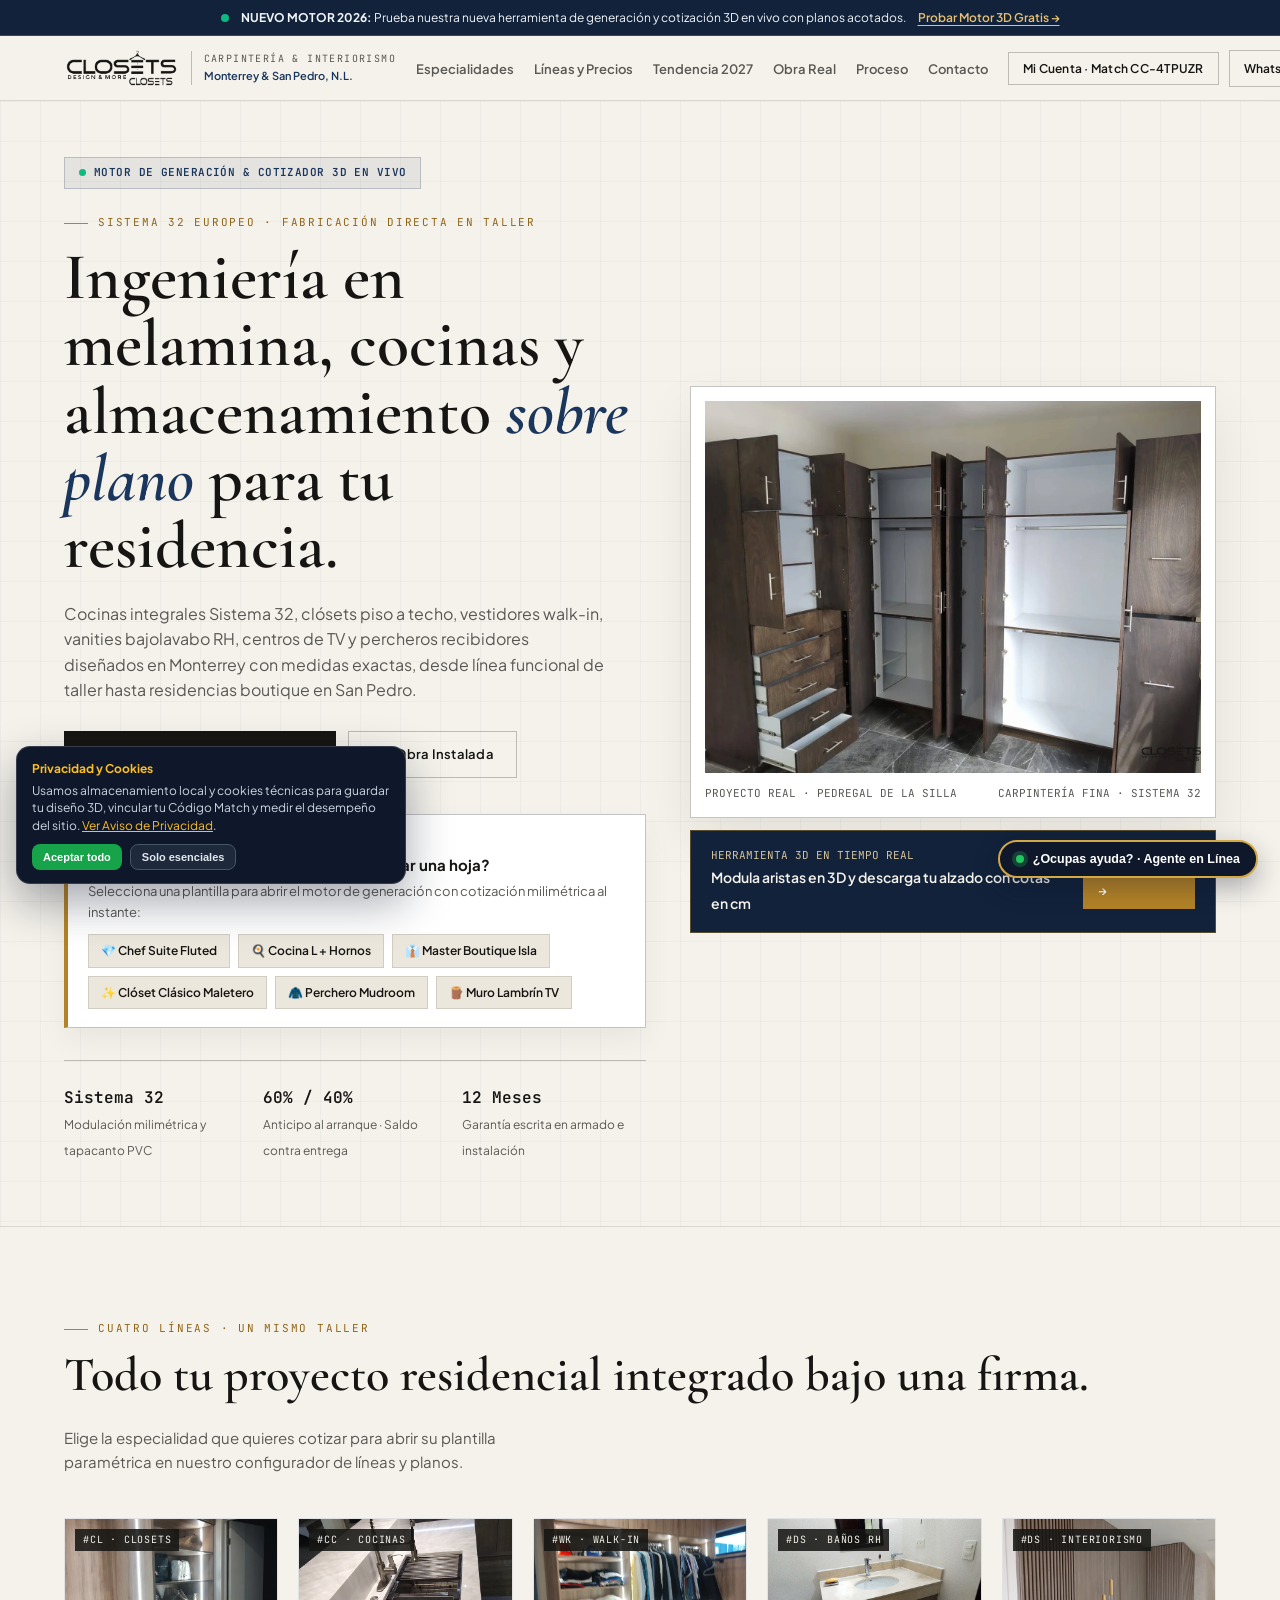
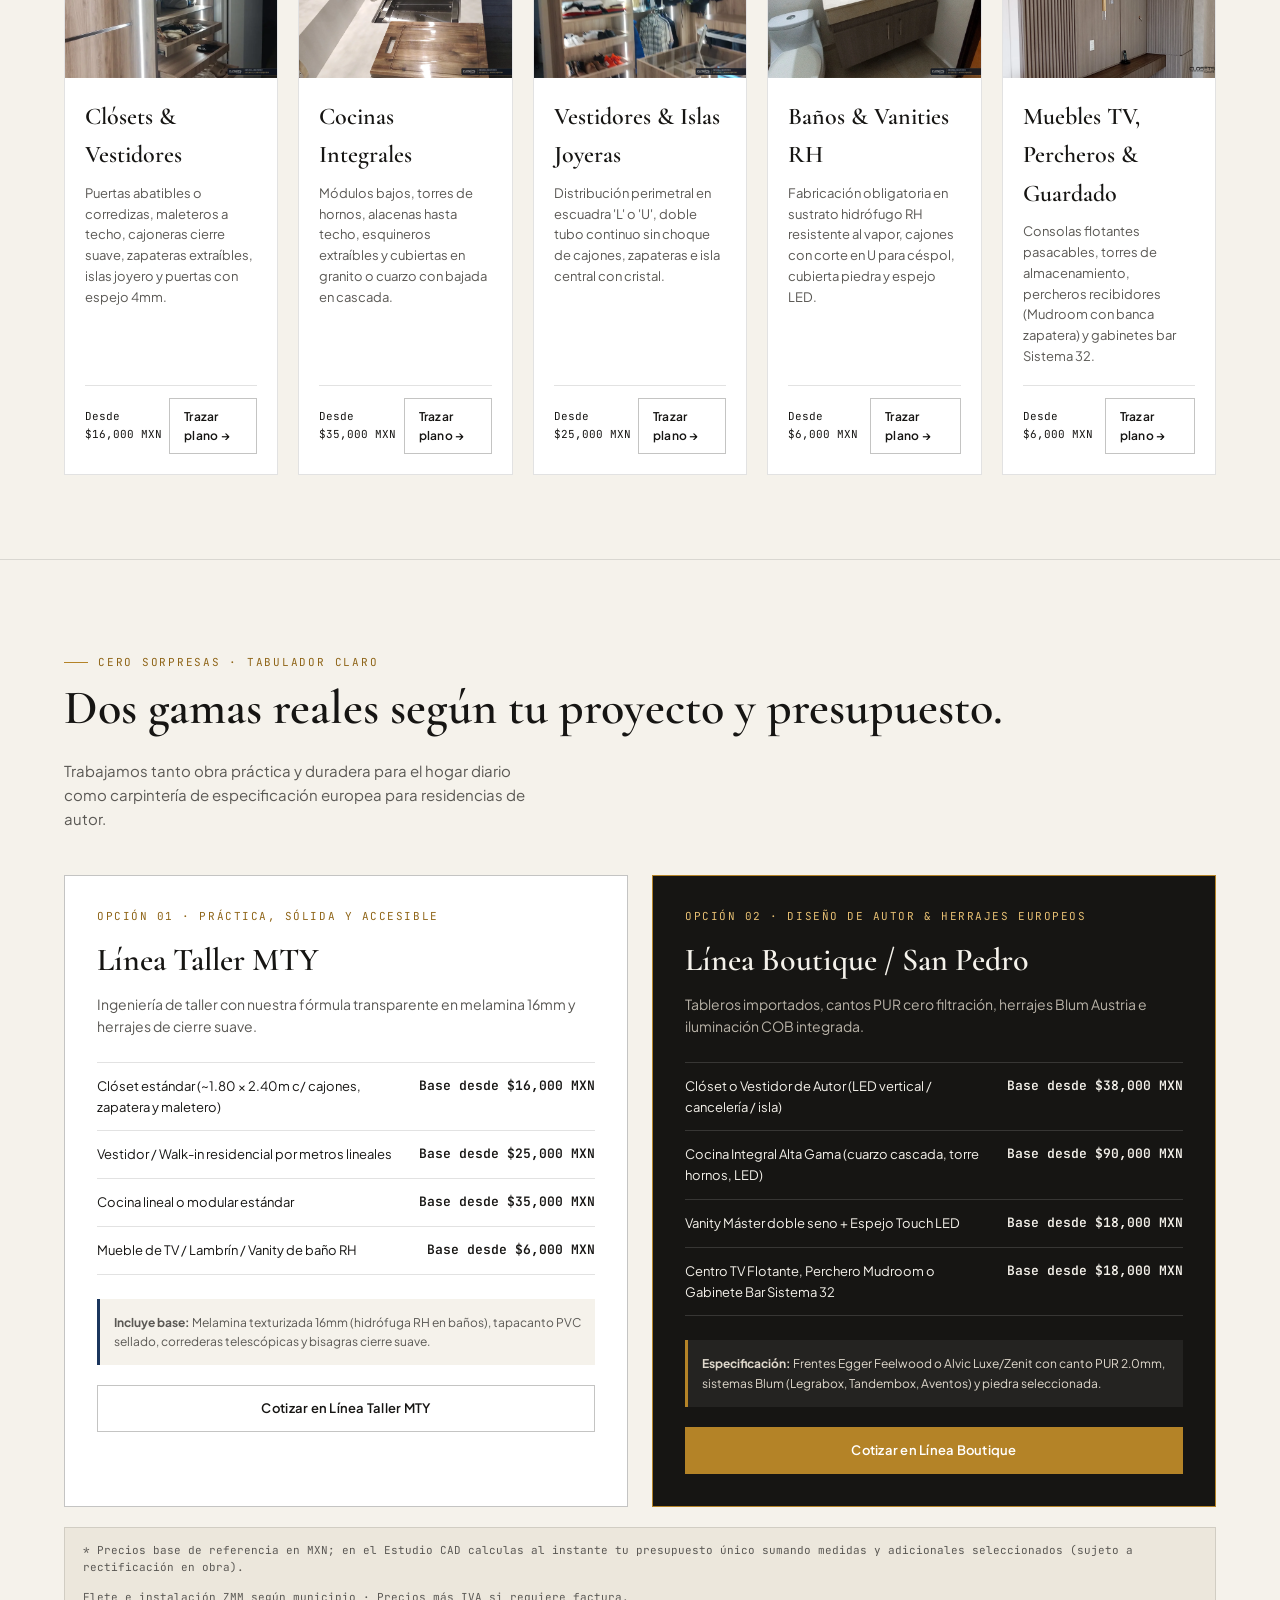
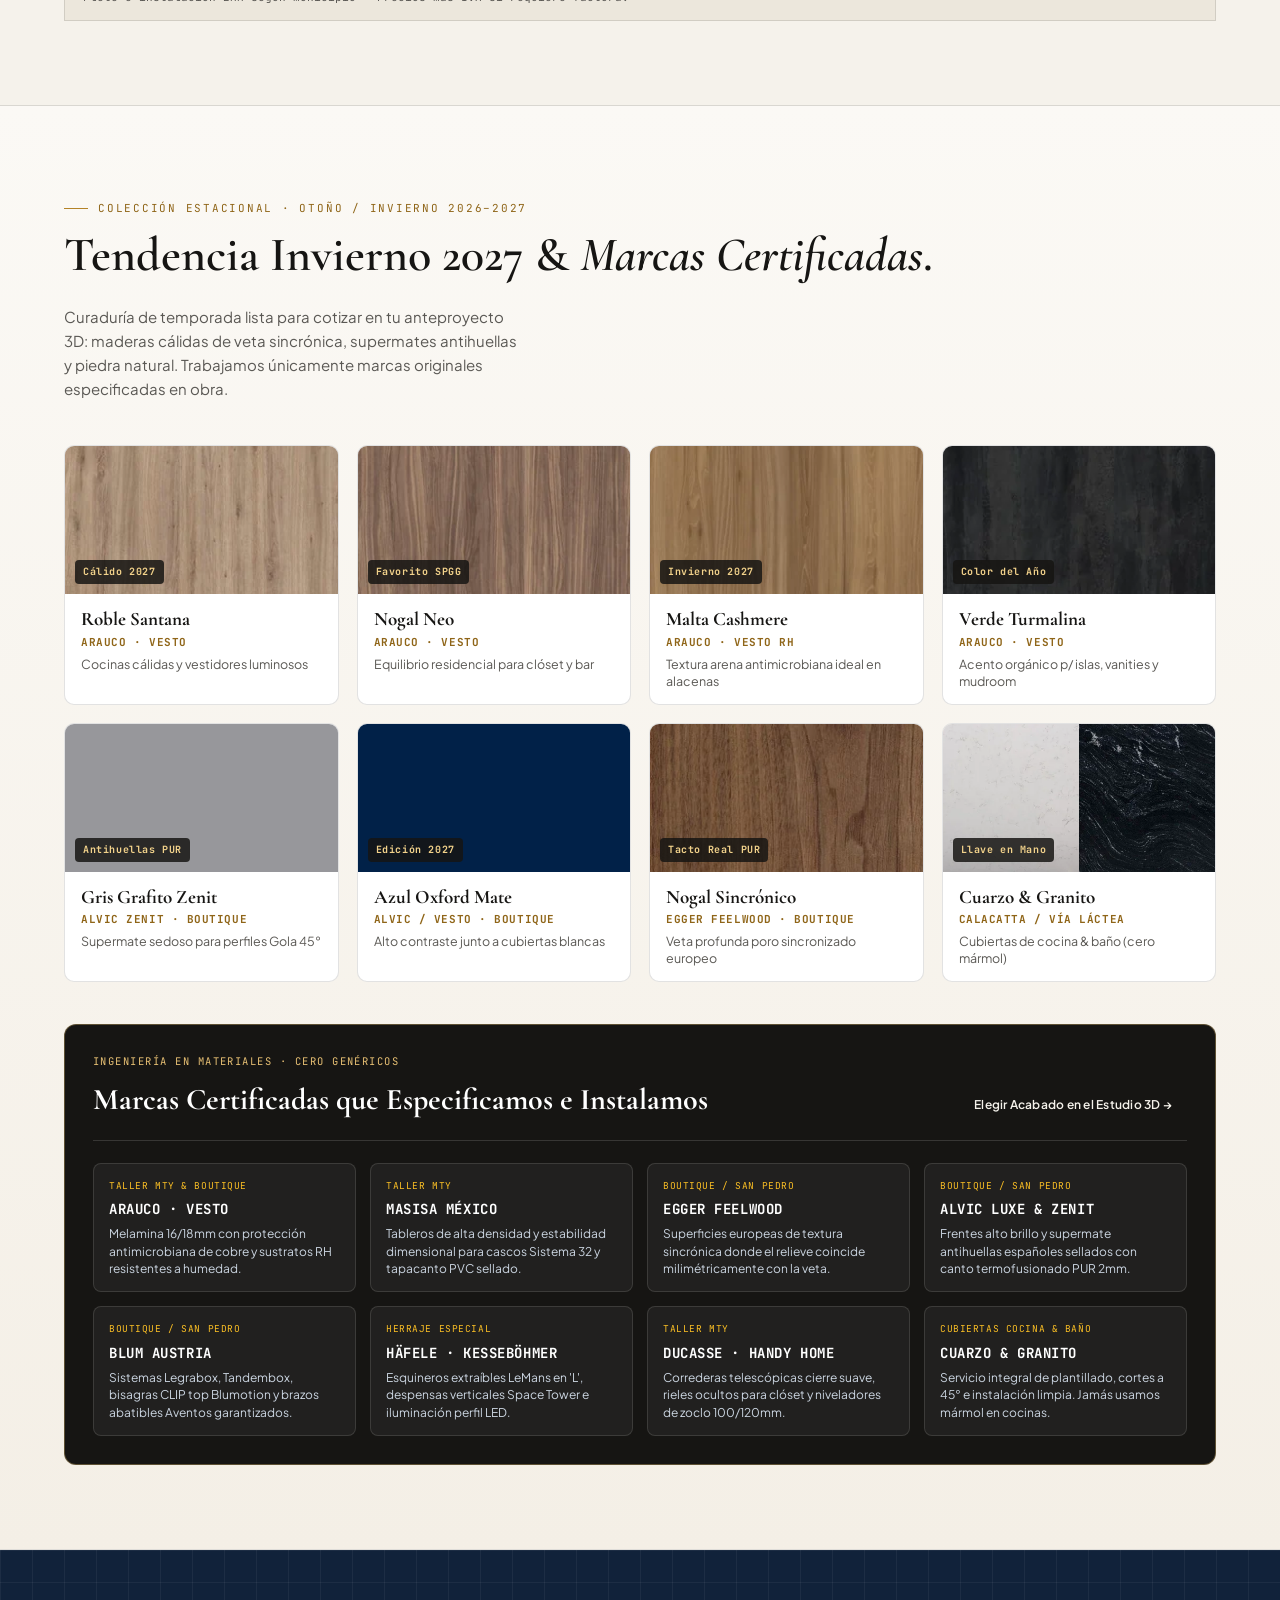
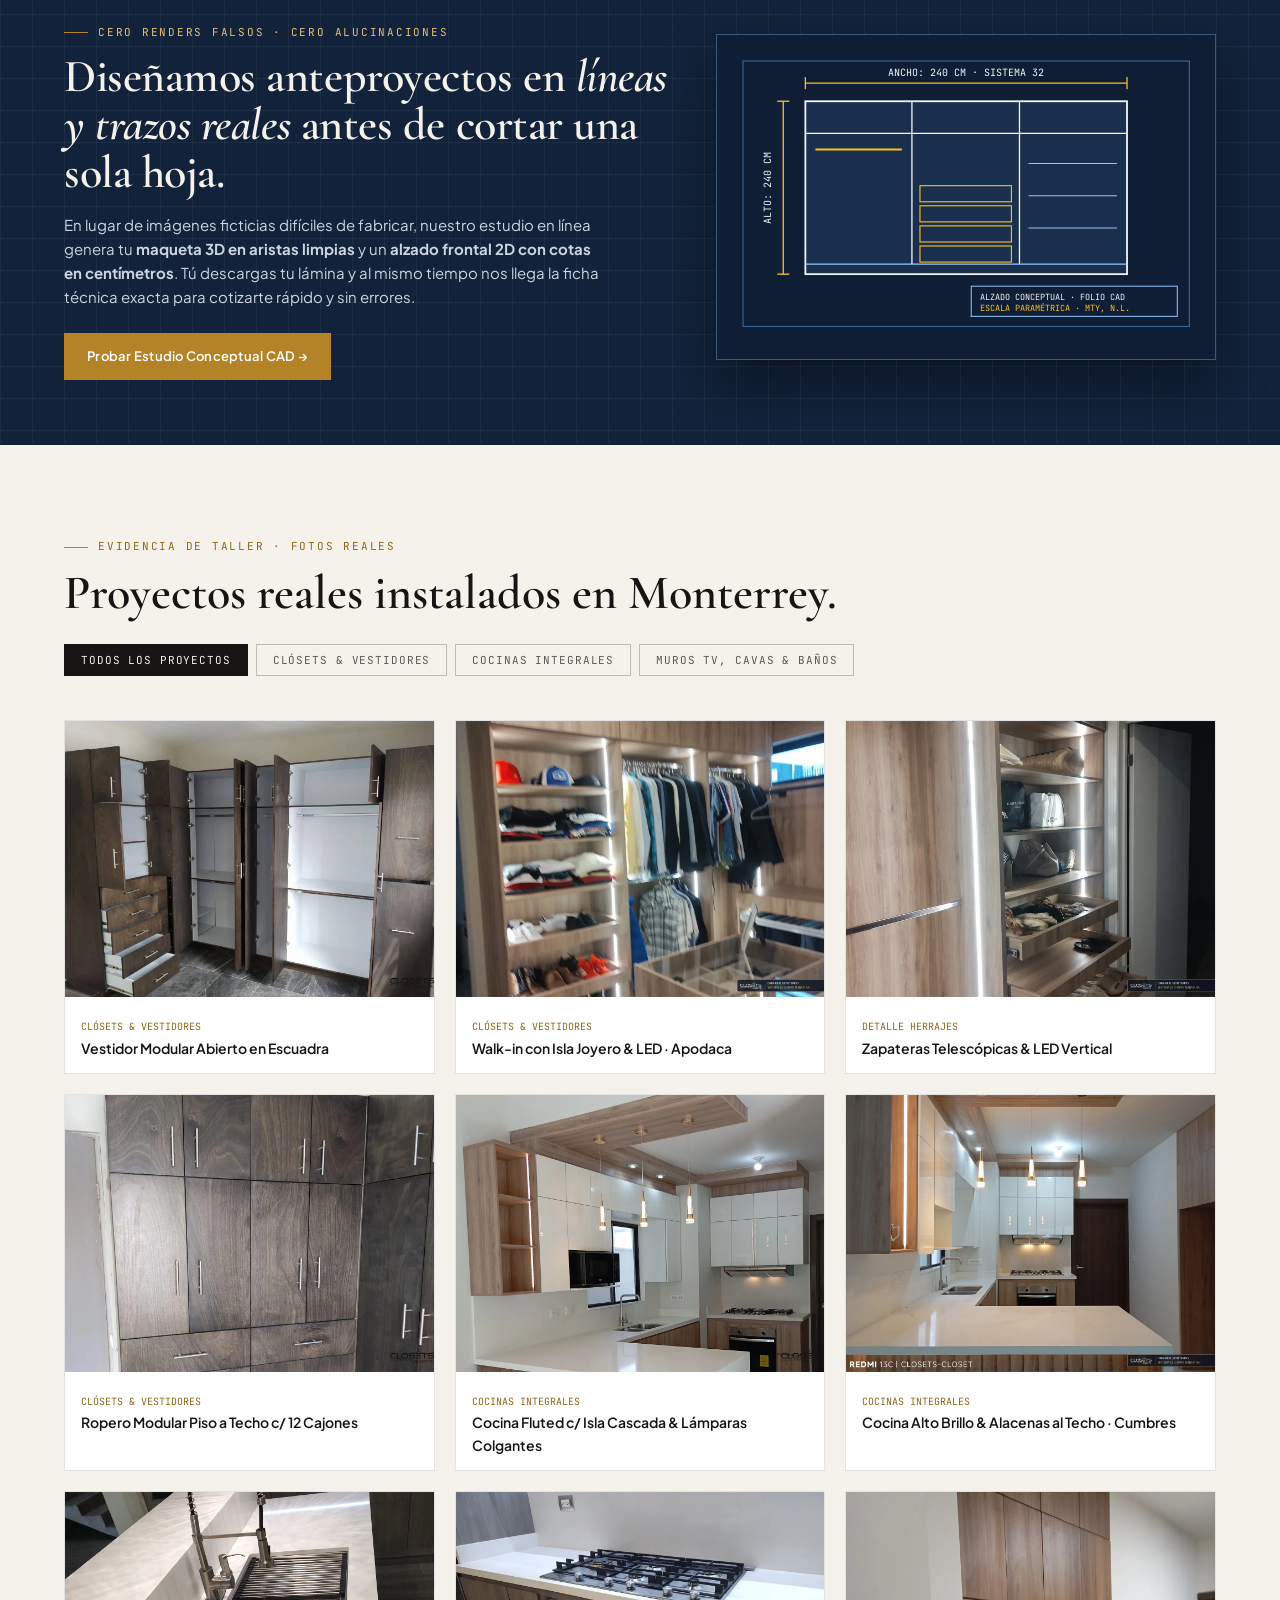
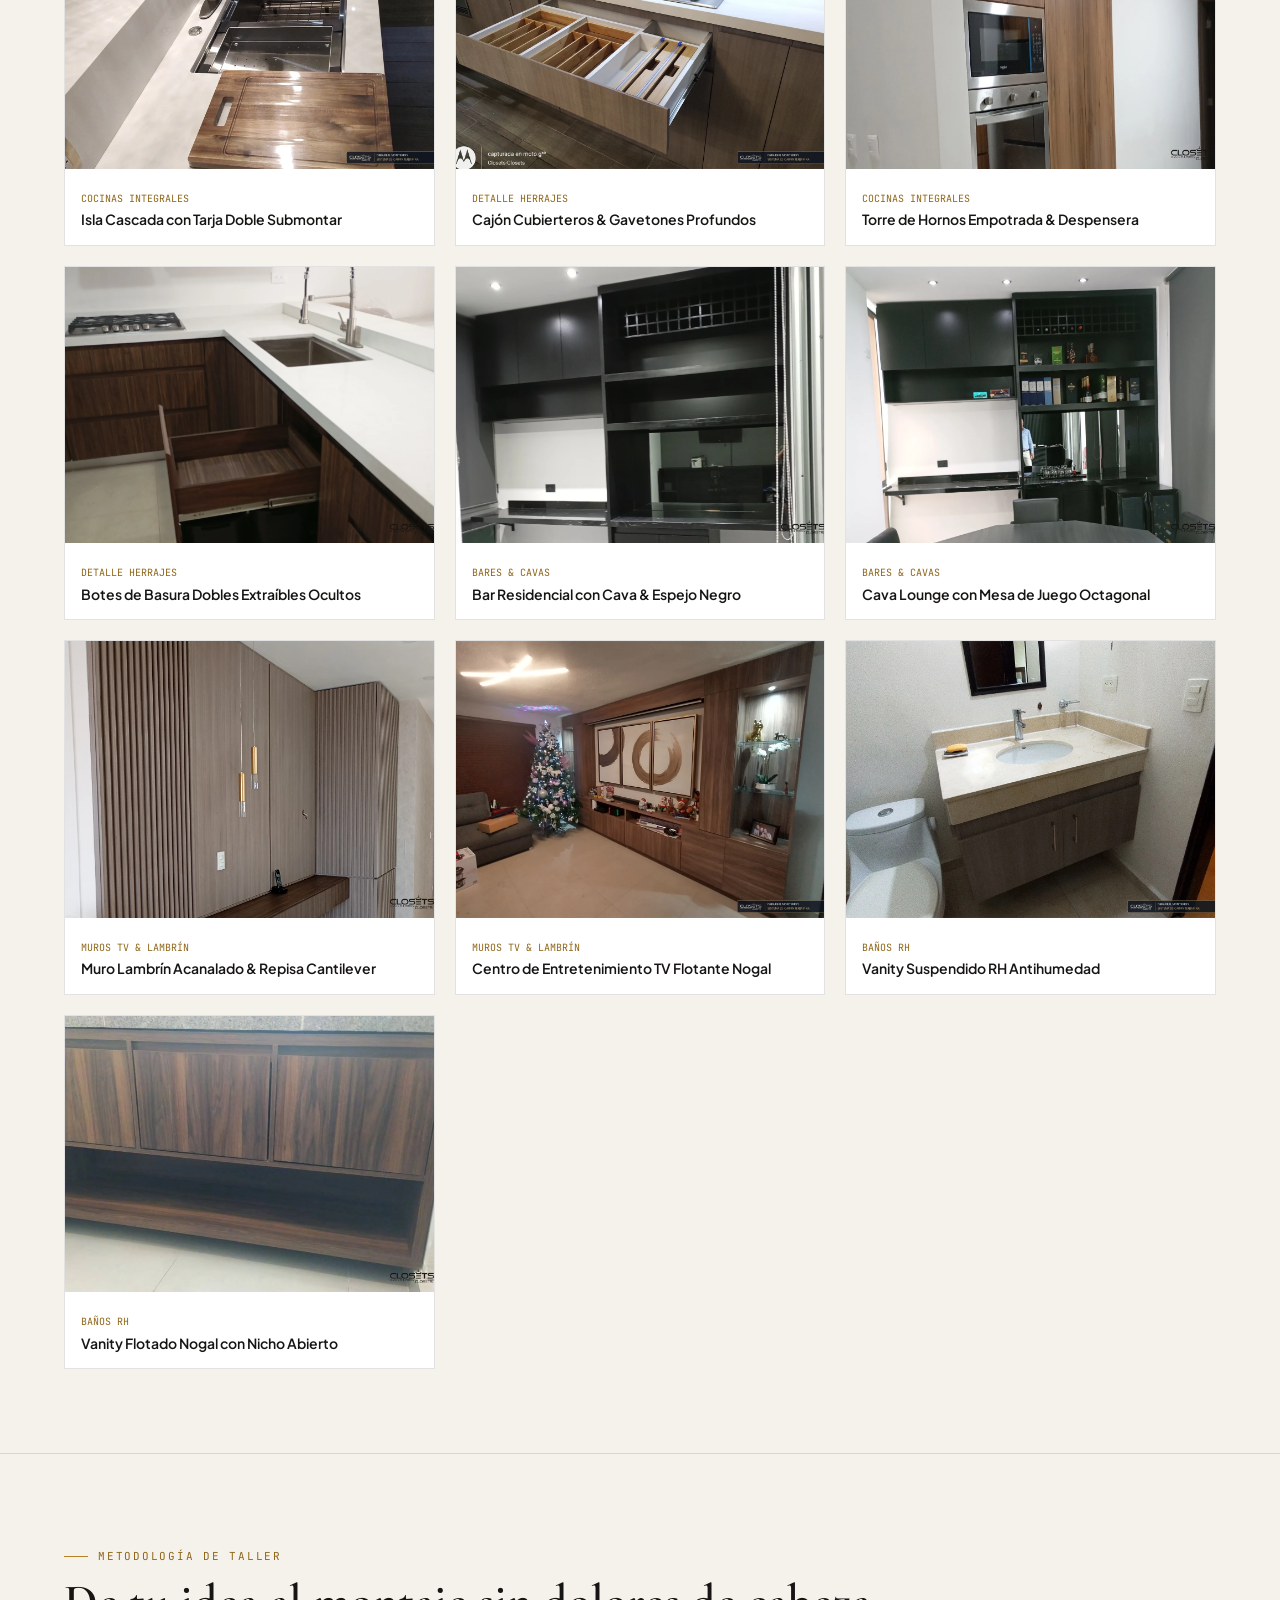
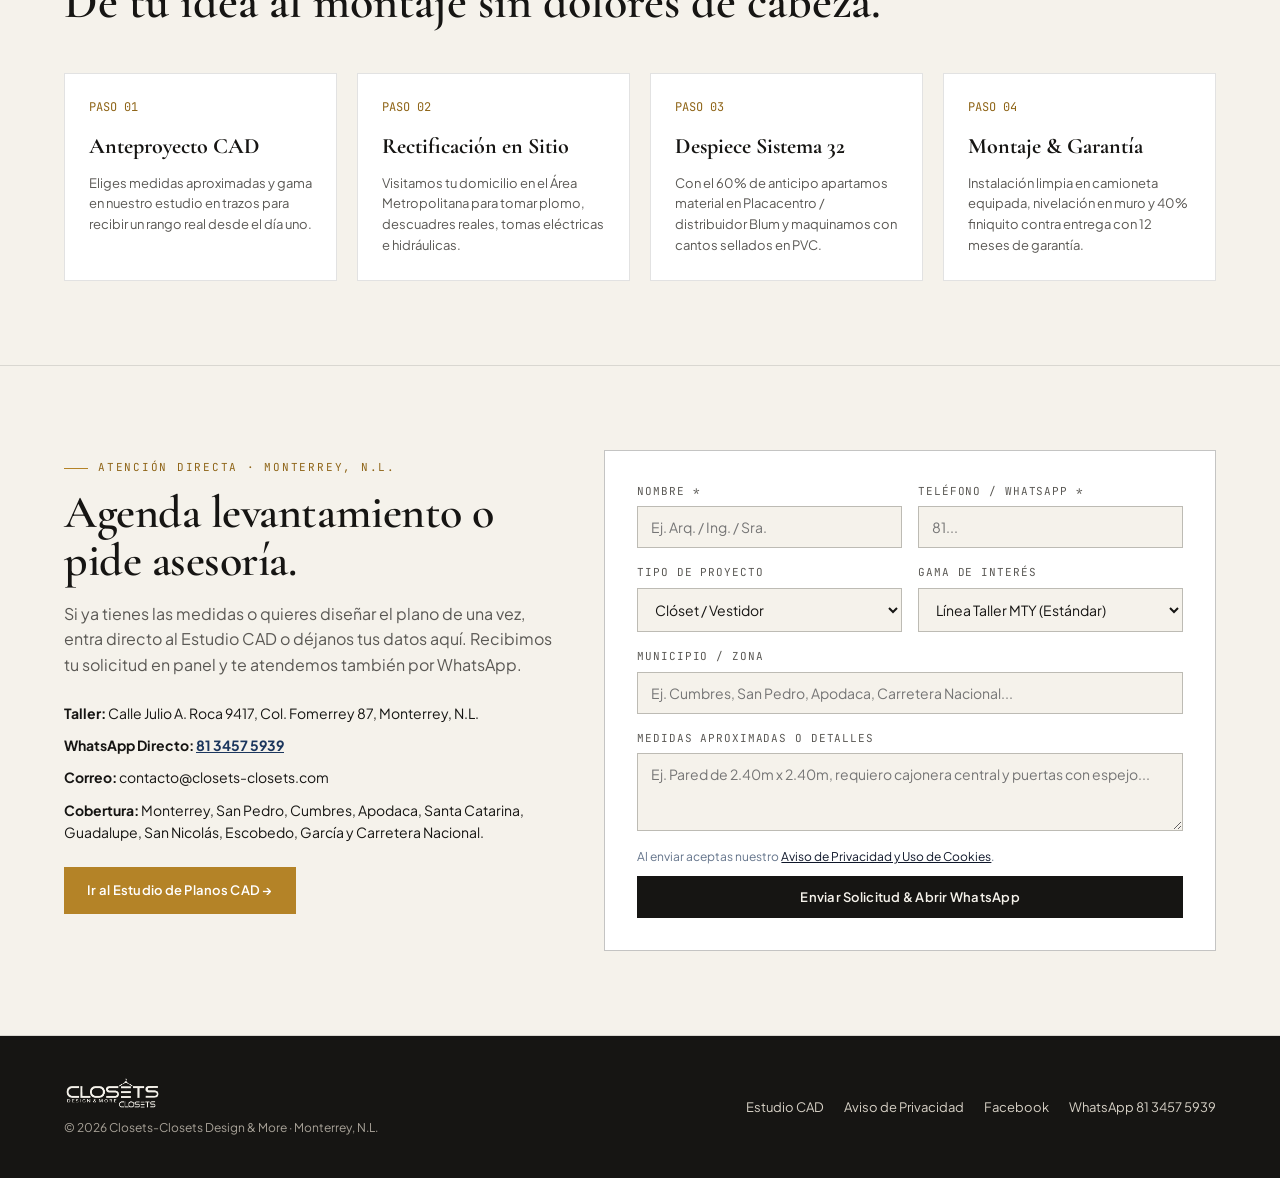
==== commit 9f7f0ddd: "feat(match,auth,privacy): add bidirectional Buba Match, Google Sign-In slot, and LFPDPPP privacy/coo" ====
--- a/index.html
+++ b/index.html
@@ -157,6 +157,7 @@
       </ul>
 
       <div class="nav-actions">
+        <button type="button" class="btn btn-outline btn-sm hide-mobile" id="bubaAccountTriggerBtn" title="Identifícate o guarda tu Código Match Buba">Mi Cuenta · Match</button>
         <a class="btn btn-outline btn-sm hide-mobile" href="https://wa.me/528134575939?text=Hola%2C%20quiero%20cotizar%20un%20proyecto%20con%20Closets-Closets" target="_blank" rel="noopener noreferrer">WhatsApp</a>
         <a class="btn btn-primary btn-sm" href="configurador.html">Estudio CAD</a>
         <button class="mobile-toggle" type="button" id="mobileMenuBtn" aria-label="Abrir menú">MENÚ</button>
@@ -797,6 +798,7 @@
           </div>
 
           <div id="contactStatus" class="status-banner" role="status" aria-live="polite"></div>
+          <p style="font-size:12px; color:#64748b; margin-bottom:10px;">Al enviar aceptas nuestro <a href="privacidad.html" style="text-decoration:underline; color:#0f172a;">Aviso de Privacidad y Uso de Cookies</a>.</p>
           <button id="contactSubmit" type="submit" class="btn btn-primary" style="width:100%;">Enviar Solicitud &amp; Abrir WhatsApp</button>
         </form>
       </div>
@@ -826,12 +828,15 @@
       </div>
       <div class="footer-links">
         <a href="configurador.html">Estudio CAD</a>
+        <a href="privacidad.html">Aviso de Privacidad</a>
         <a href="https://www.facebook.com/profile.php?id=61573131999253" target="_blank" rel="noopener noreferrer">Facebook</a>
         <a href="https://wa.me/528134575939" target="_blank" rel="noopener noreferrer">WhatsApp 81 3457 5939</a>
       </div>
     </div>
   </footer>
 
+  <script src="js/buba-metrics.js?v=20261123_v23"></script>
+  <script src="js/buba-identity.js?v=20261123_v23"></script>
   <script>
     (function () {
       const mobileBtn = document.getElementById("mobileMenuBtn");
@@ -903,17 +908,27 @@
           const fd = new FormData(form);
           fd.set("form-name", "cotizacion-closets");
           try {
-            await fetch("/", {
-              method: "POST",
-              headers: { "Content-Type": "application/x-www-form-urlencoded" },
-              body: new URLSearchParams(fd).toString()
-            });
+            if (window.location.hostname.includes("netlify.app")) {
+              await fetch("/", {
+                method: "POST",
+                headers: { "Content-Type": "application/x-www-form-urlencoded" },
+                body: new URLSearchParams(fd).toString()
+              });
+            }
           } catch (_) {
-            // En vista previa local sin Netlify backend igual abrimos WhatsApp
+            // Modo estático sin backend: abre WhatsApp directo
+          }
+
+          if (window.BubaIdentity) {
+            const prof = window.BubaIdentity.getProfile();
+            if (nombre && !prof.nombre) prof.nombre = nombre;
+            if (tel && !prof.tel) prof.tel = tel;
+            window.BubaIdentity.saveProfile(prof);
           }
 
           const waTxt = [
             "Hola, Closets-Closets Design & More:",
+            ...(window.BubaIdentity ? window.BubaIdentity.formatMatchBullets("") : []),
             `• Nombre: ${nombre}`,
             `• Teléfono: ${tel}`,
             `• Proyecto: ${form.elements["categoria"].value}`,
@@ -922,6 +937,14 @@
             form.elements["notas"].value ? `• Detalles: ${form.elements["notas"].value}` : ""
           ].filter(Boolean).join("\n");
           const waUrl = `https://wa.me/528134575939?text=${encodeURIComponent(waTxt)}`;
+
+          if (window.BubaMetrics) {
+            window.BubaMetrics.track("lead_form_submit", {
+              source: "index_contact_form",
+              category: form.elements["categoria"].value,
+              gama: form.elements["gama"].value
+            });
+          }
 
           status.className = "status-banner ok";
           status.innerHTML = `¡Solicitud registrada! <a href="${waUrl}" target="_blank" rel="noopener noreferrer" style="font-weight:700; text-decoration:underline;">Abrir WhatsApp ahora →</a>`;
@@ -1007,8 +1030,12 @@
 
       function goWa(customTxt) {
         const txt = (customTxt || (qInput && qInput.value) || "").trim() || "¡Hola! Estoy en closets-closets.com y ocupo ayuda para cotizar un proyecto.";
+        if (window.BubaMetrics) {
+          window.BubaMetrics.track("lead_whatsapp_click", { source: "index_buba_widget", label: txt.slice(0, 60) });
+        }
         const msg = [
           "🤖 *[REPORTE AGENTE WEB → BUBA WHATSAPP]*",
+          ...(window.BubaIdentity ? window.BubaIdentity.formatMatchBullets("") : []),
           "• *Origen:* Catálogo Principal (index.html)",
           "• *Mensaje del Cliente:* " + txt
         ].join("\n");
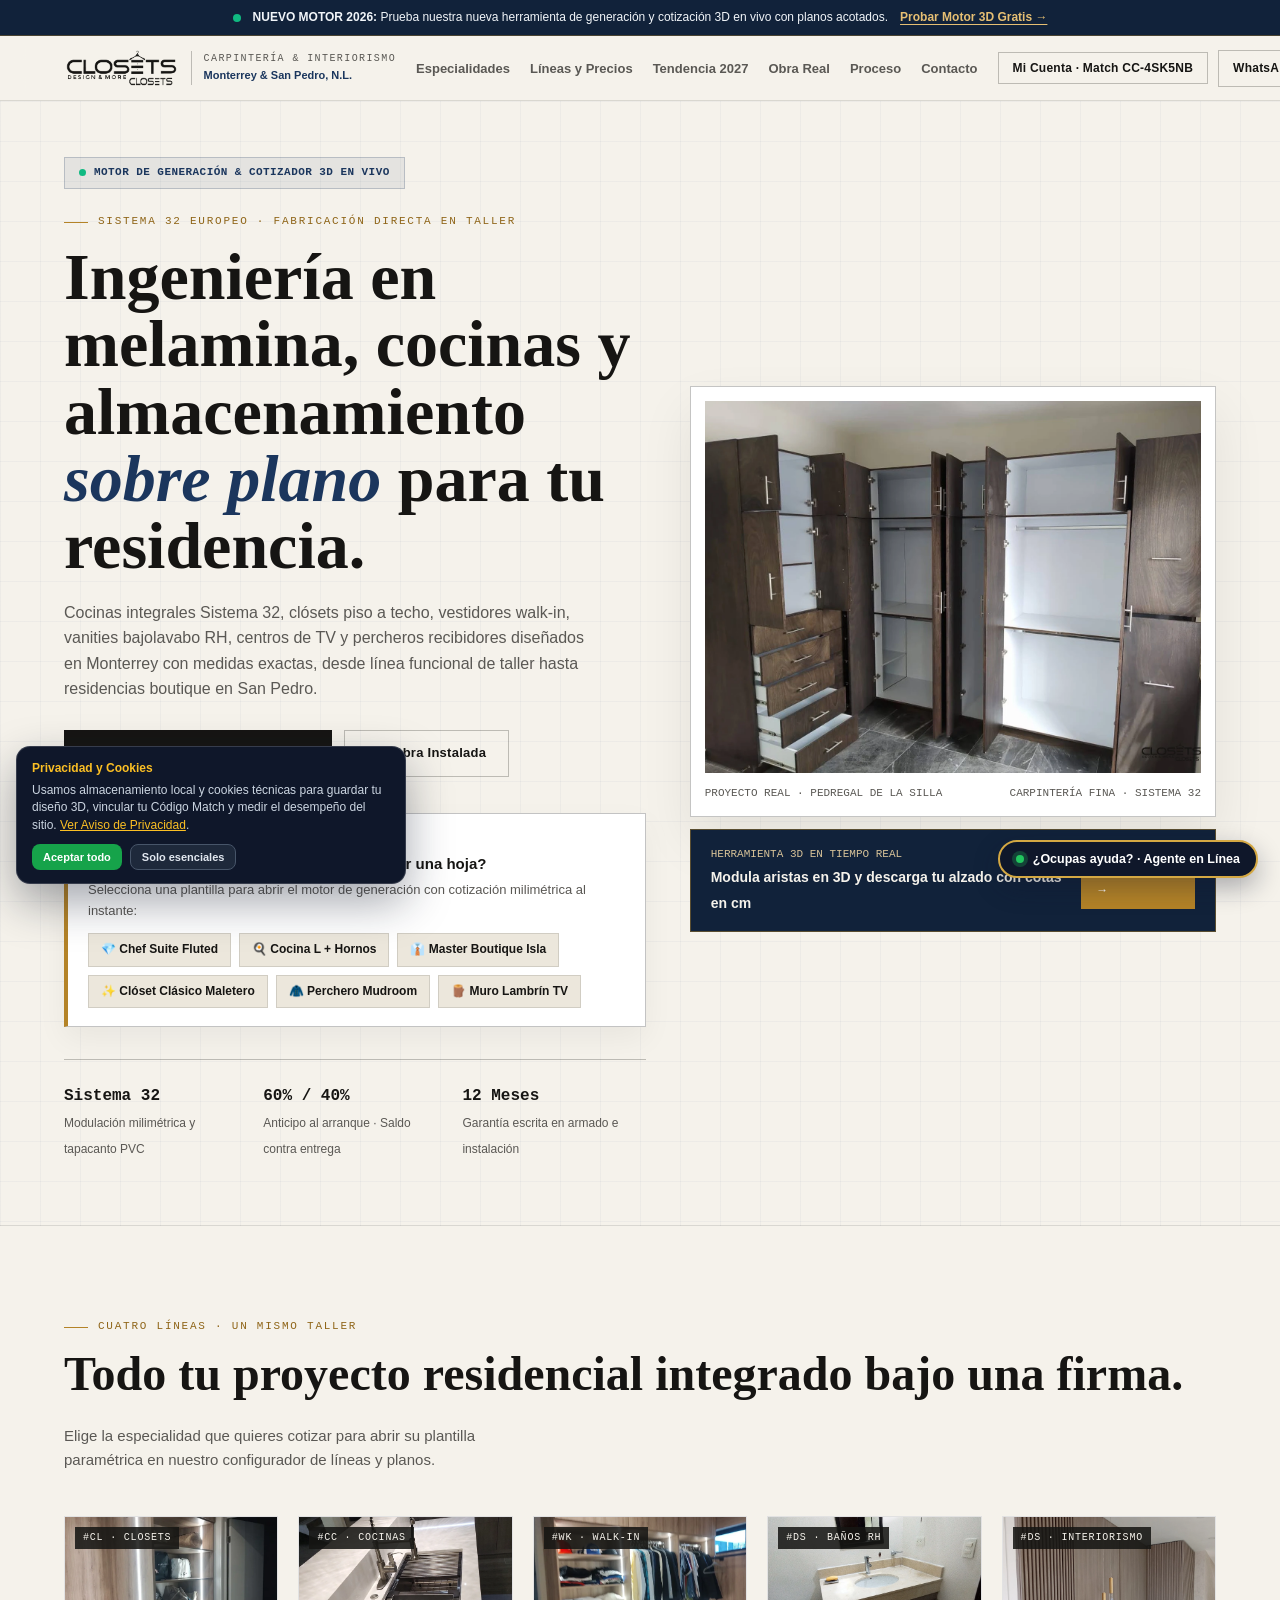
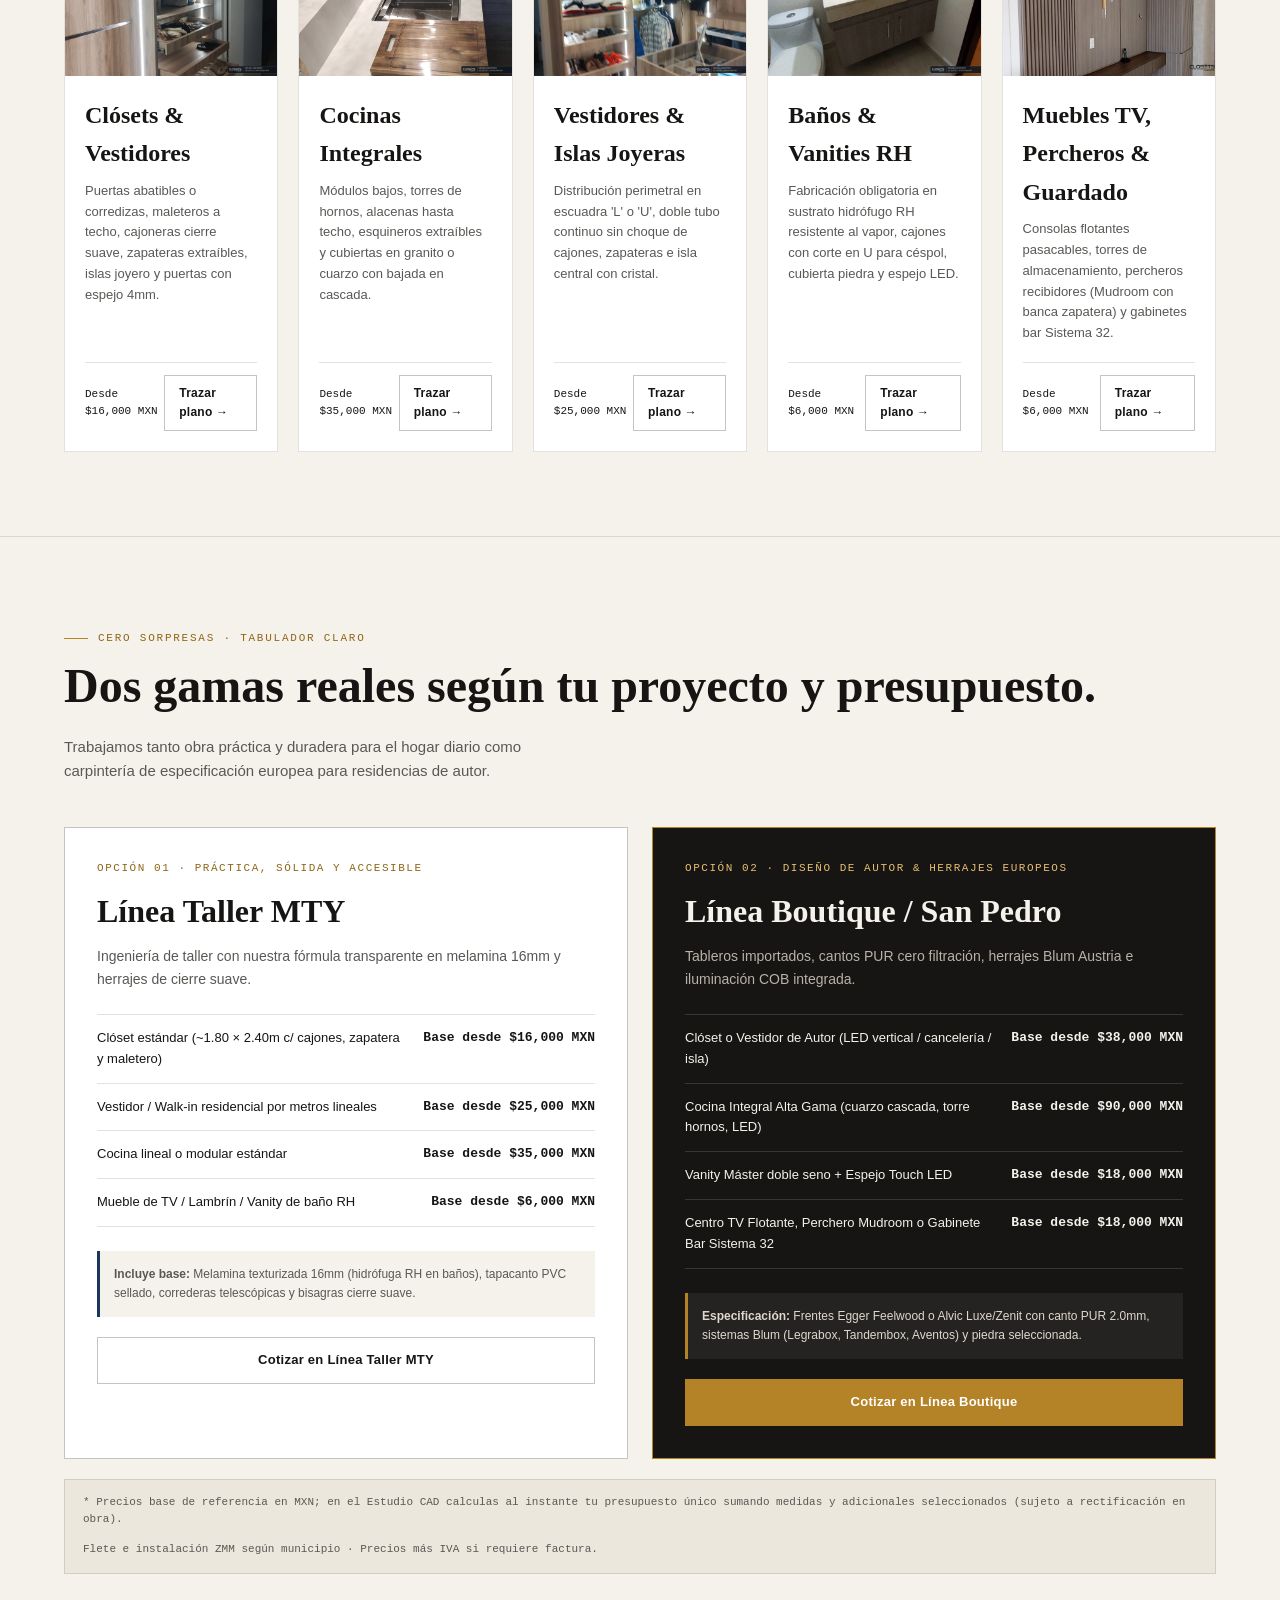
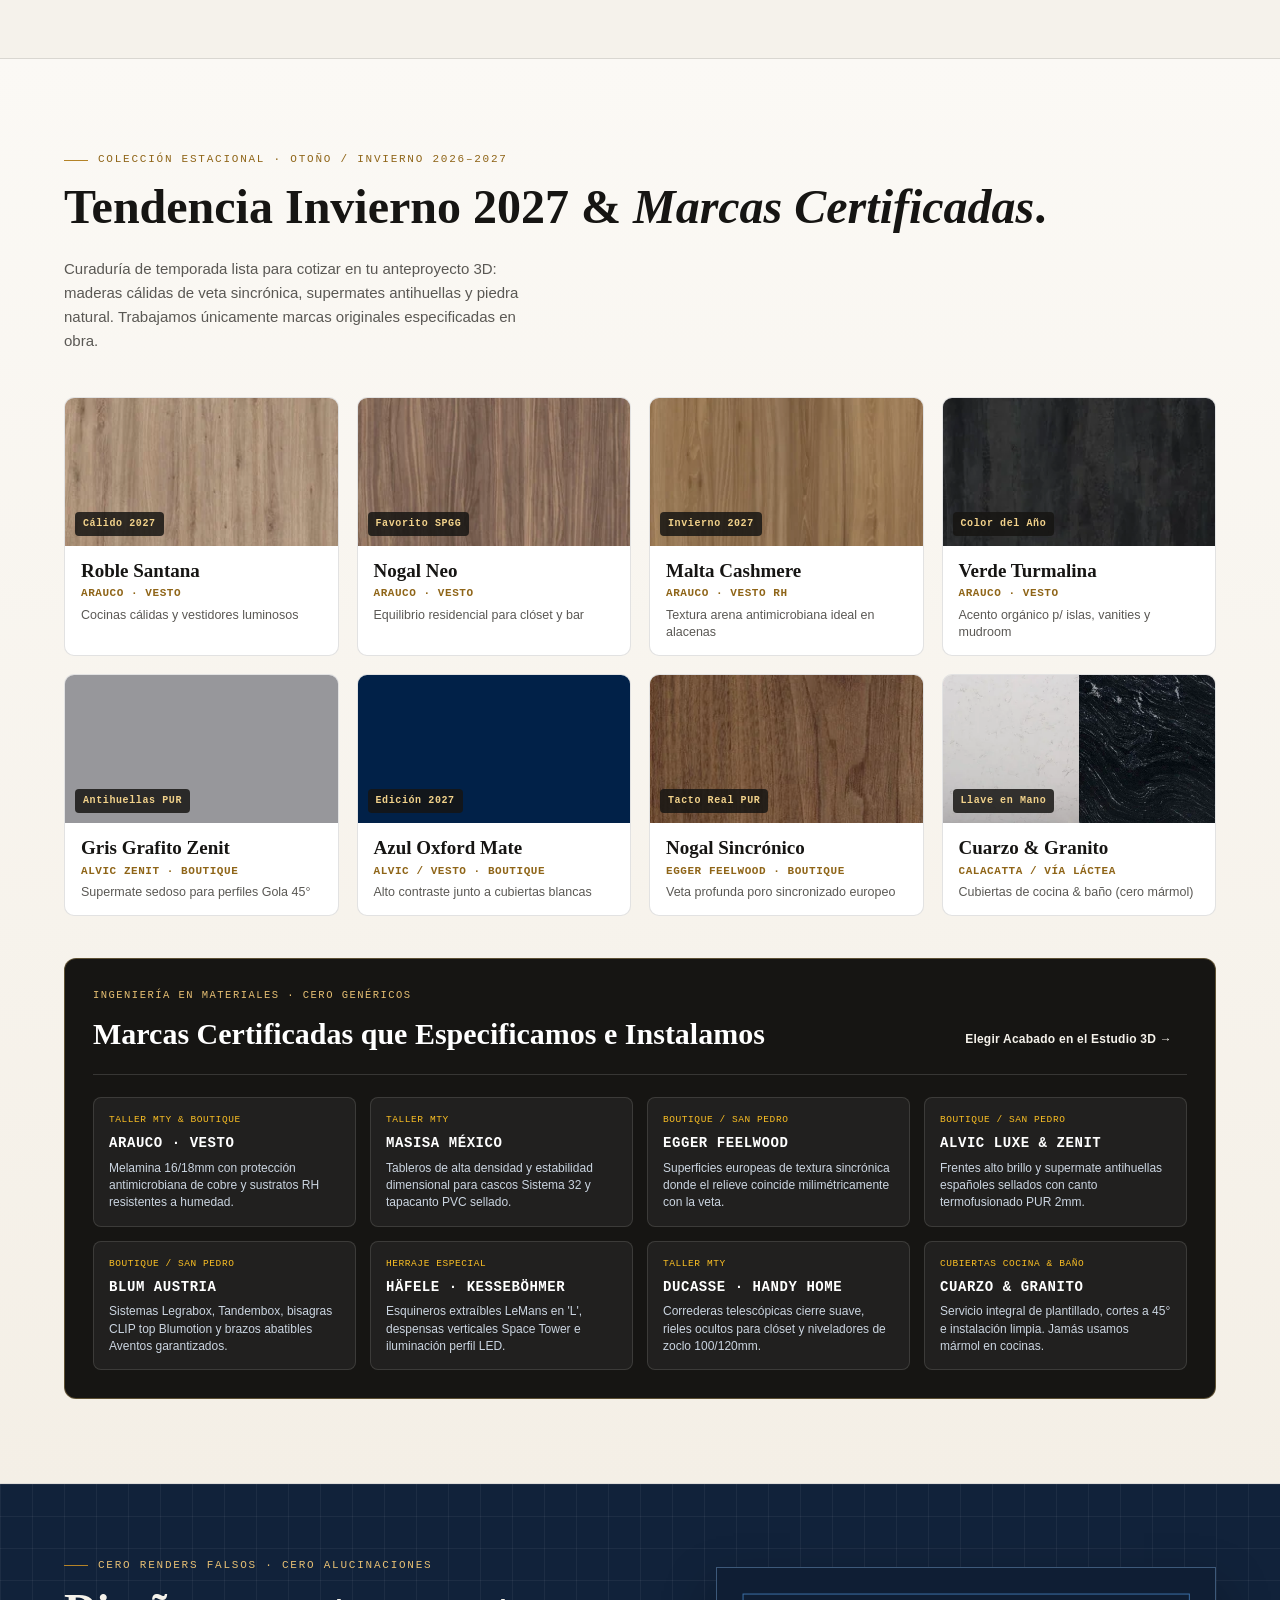
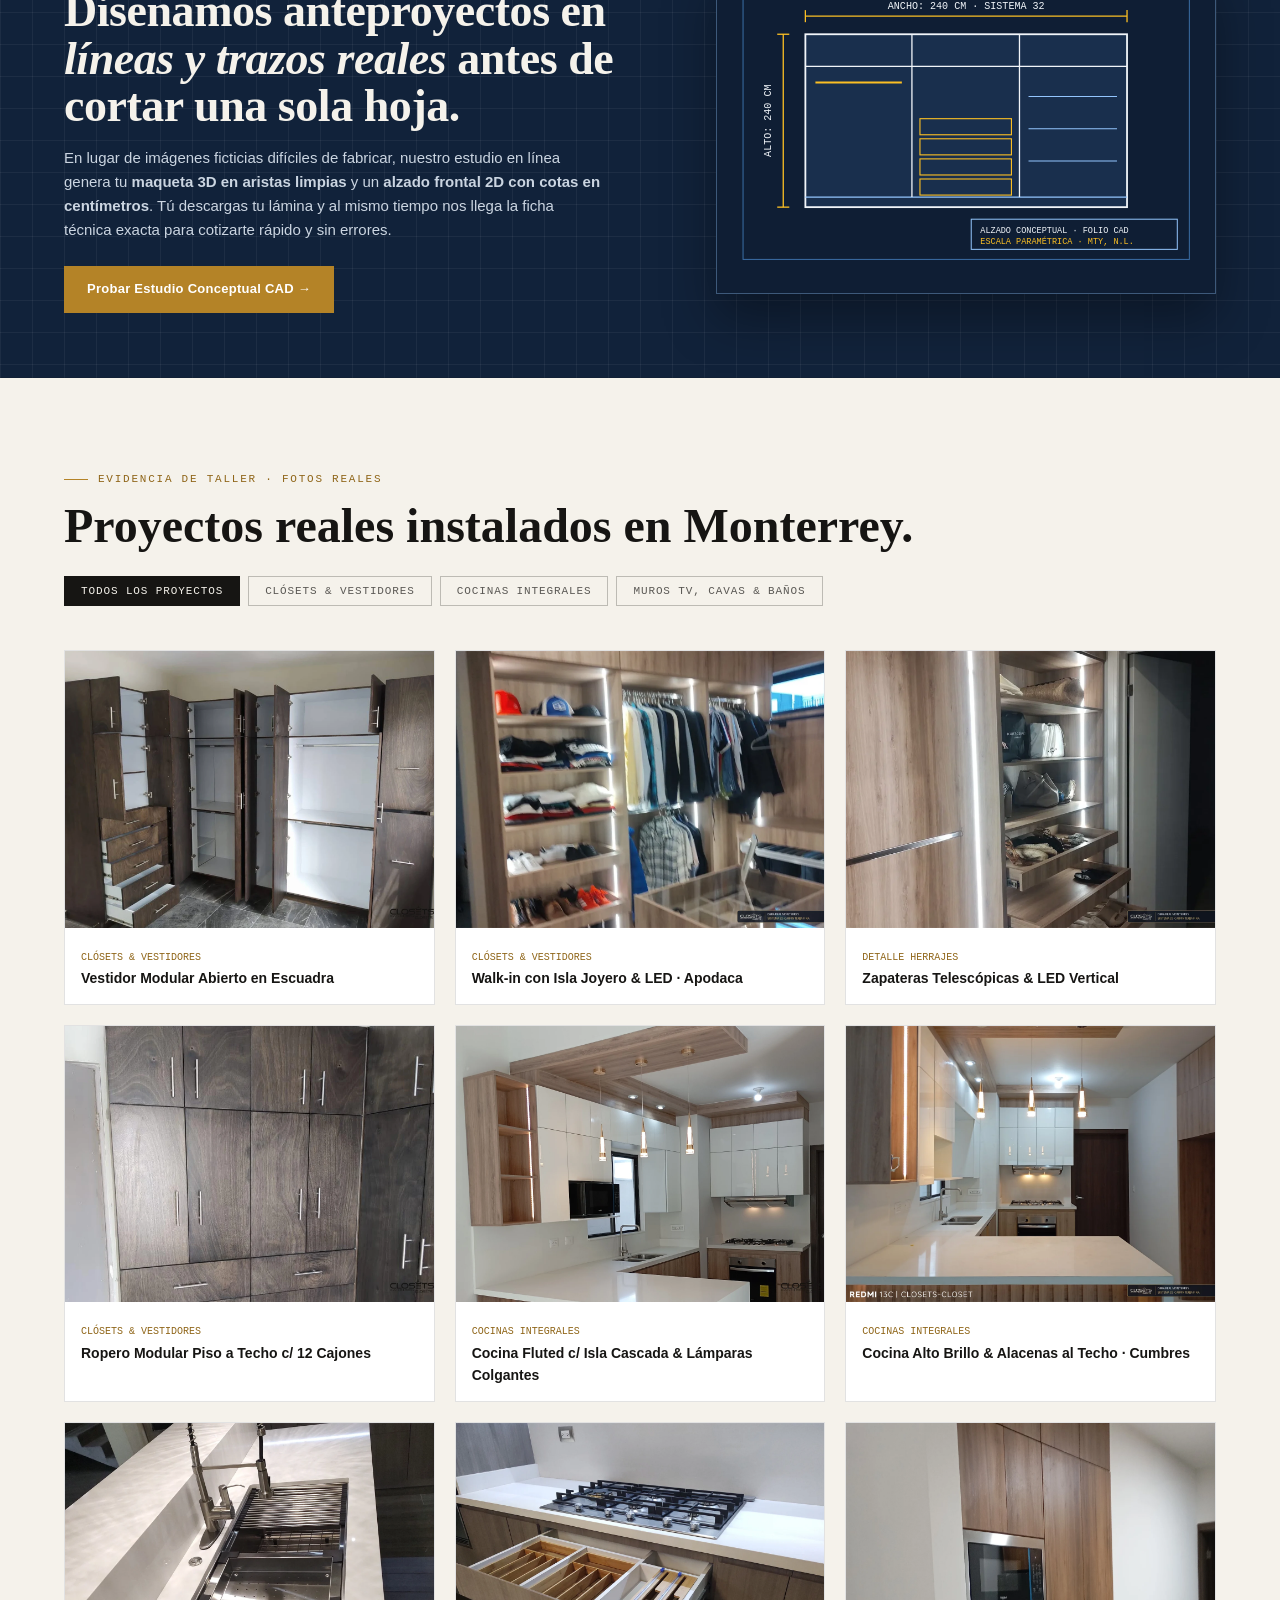
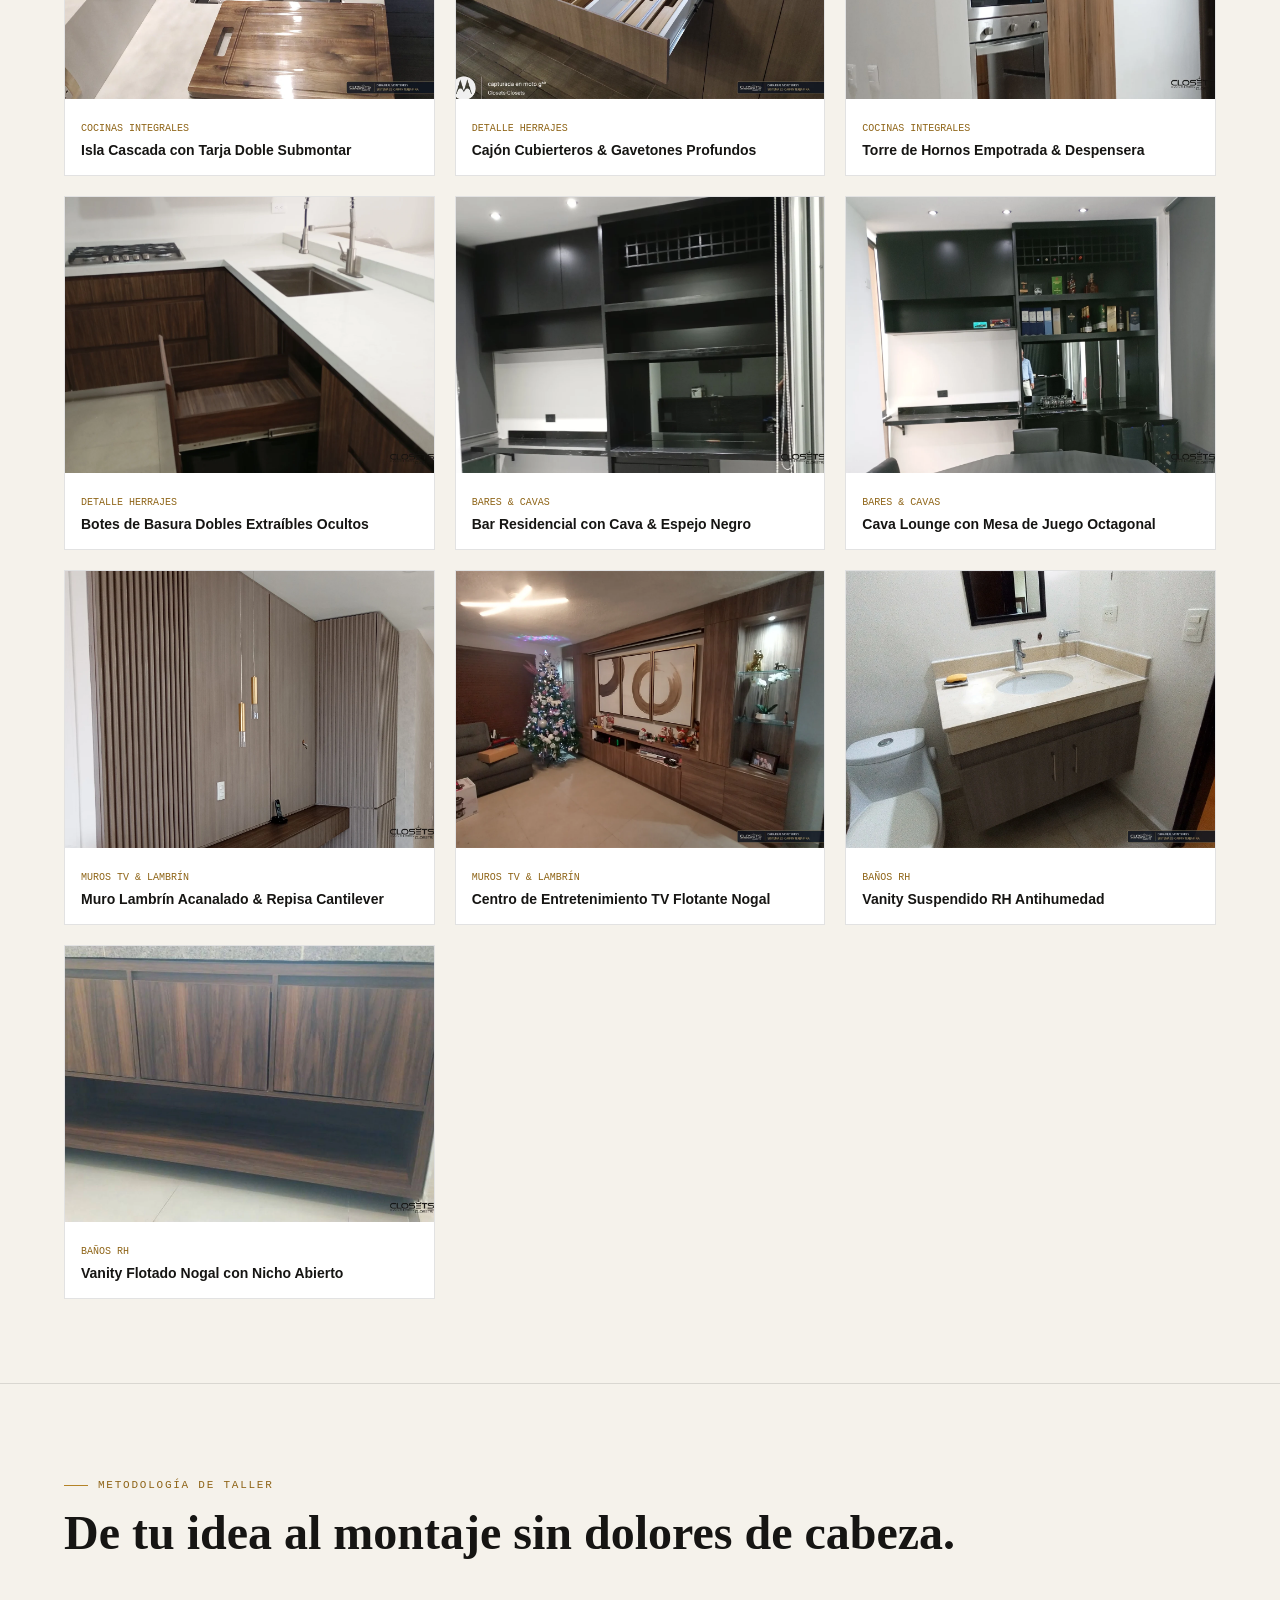
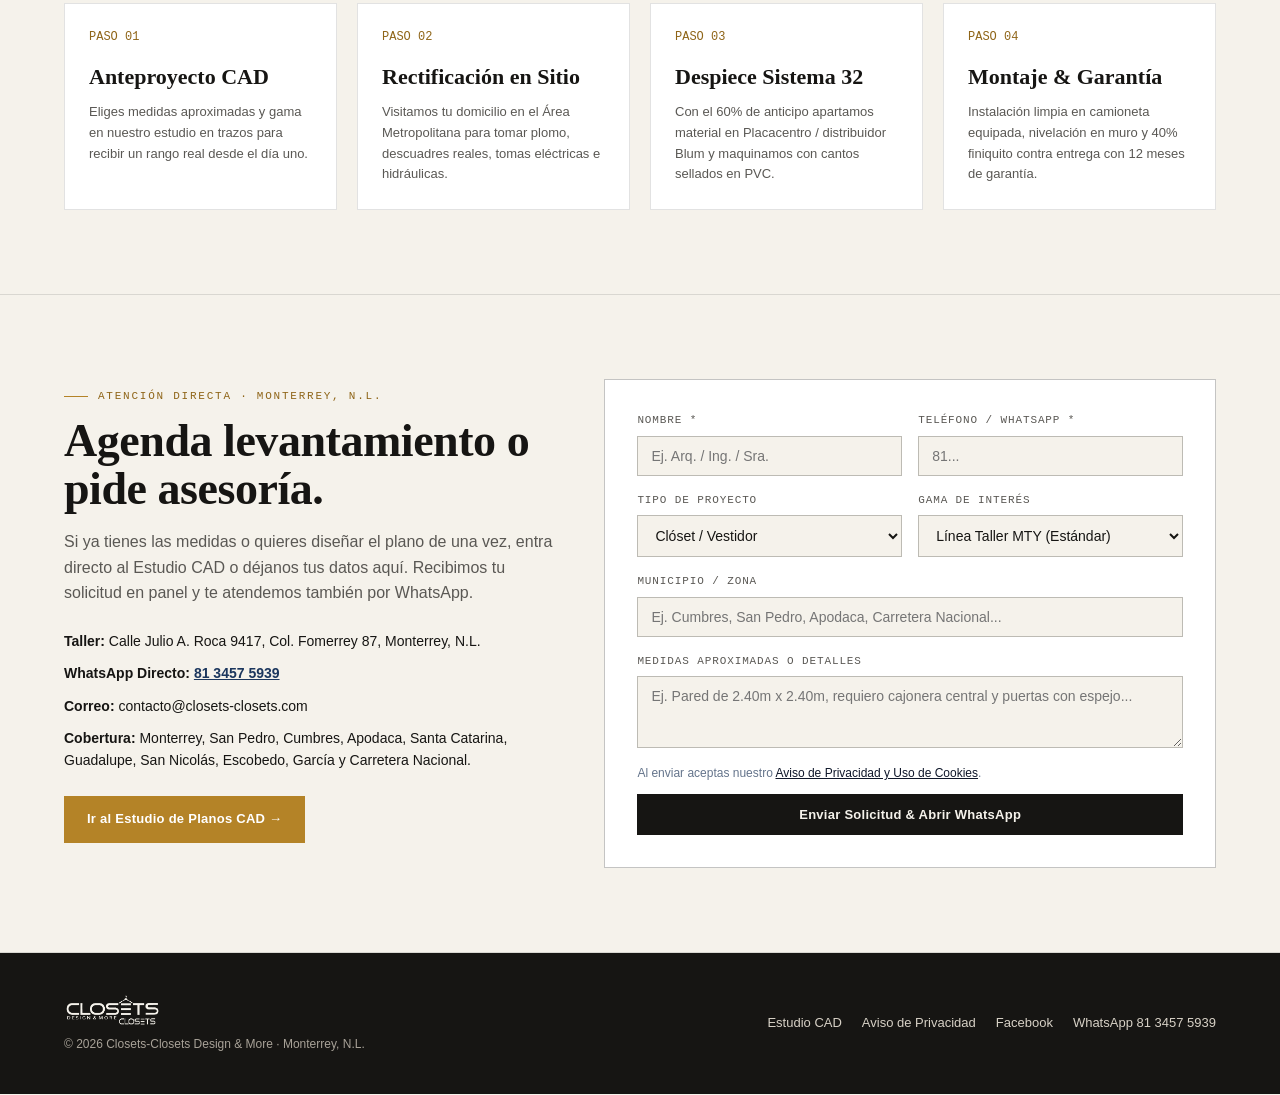
==== commit 1f1256ef: "security: harden CSP meta, XSS sanitization on ?d=/identity, and Origin checks (v24)" ====
--- a/index.html
+++ b/index.html
@@ -14,6 +14,8 @@
   <meta property="og:image:width" content="1200">
   <meta property="og:image:height" content="630">
   <meta name="twitter:card" content="summary_large_image">
+  <meta name="referrer" content="strict-origin-when-cross-origin">
+  <meta http-equiv="Content-Security-Policy" content="default-src 'self'; script-src 'self' 'unsafe-inline' https://accounts.google.com https://www.googletagmanager.com https://connect.facebook.net; style-src 'self' 'unsafe-inline' https://fonts.googleapis.com https://accounts.google.com; font-src 'self' data: https://fonts.gstatic.com; img-src 'self' data: blob: https://*.googleusercontent.com https://www.facebook.com https://www.googletagmanager.com https://www.google-analytics.com; connect-src 'self' data: blob: https://accounts.google.com https://www.google-analytics.com https://region1.google-analytics.com https://www.googletagmanager.com https://www.facebook.com; frame-src https://accounts.google.com; object-src 'none'; base-uri 'self'; form-action 'self';">
   <link rel="canonical" href="https://closets-closets.com/">
     <!-- Marcado Estructurado SEO Local Schema.org -->
   <script type="application/ld+json">
@@ -836,7 +838,7 @@
   </footer>
 
   <script src="js/buba-metrics.js?v=20261123_v23"></script>
-  <script src="js/buba-identity.js?v=20261123_v23"></script>
+  <script src="js/buba-identity.js?v=20261123_v24"></script>
   <script>
     (function () {
       const mobileBtn = document.getElementById("mobileMenuBtn");
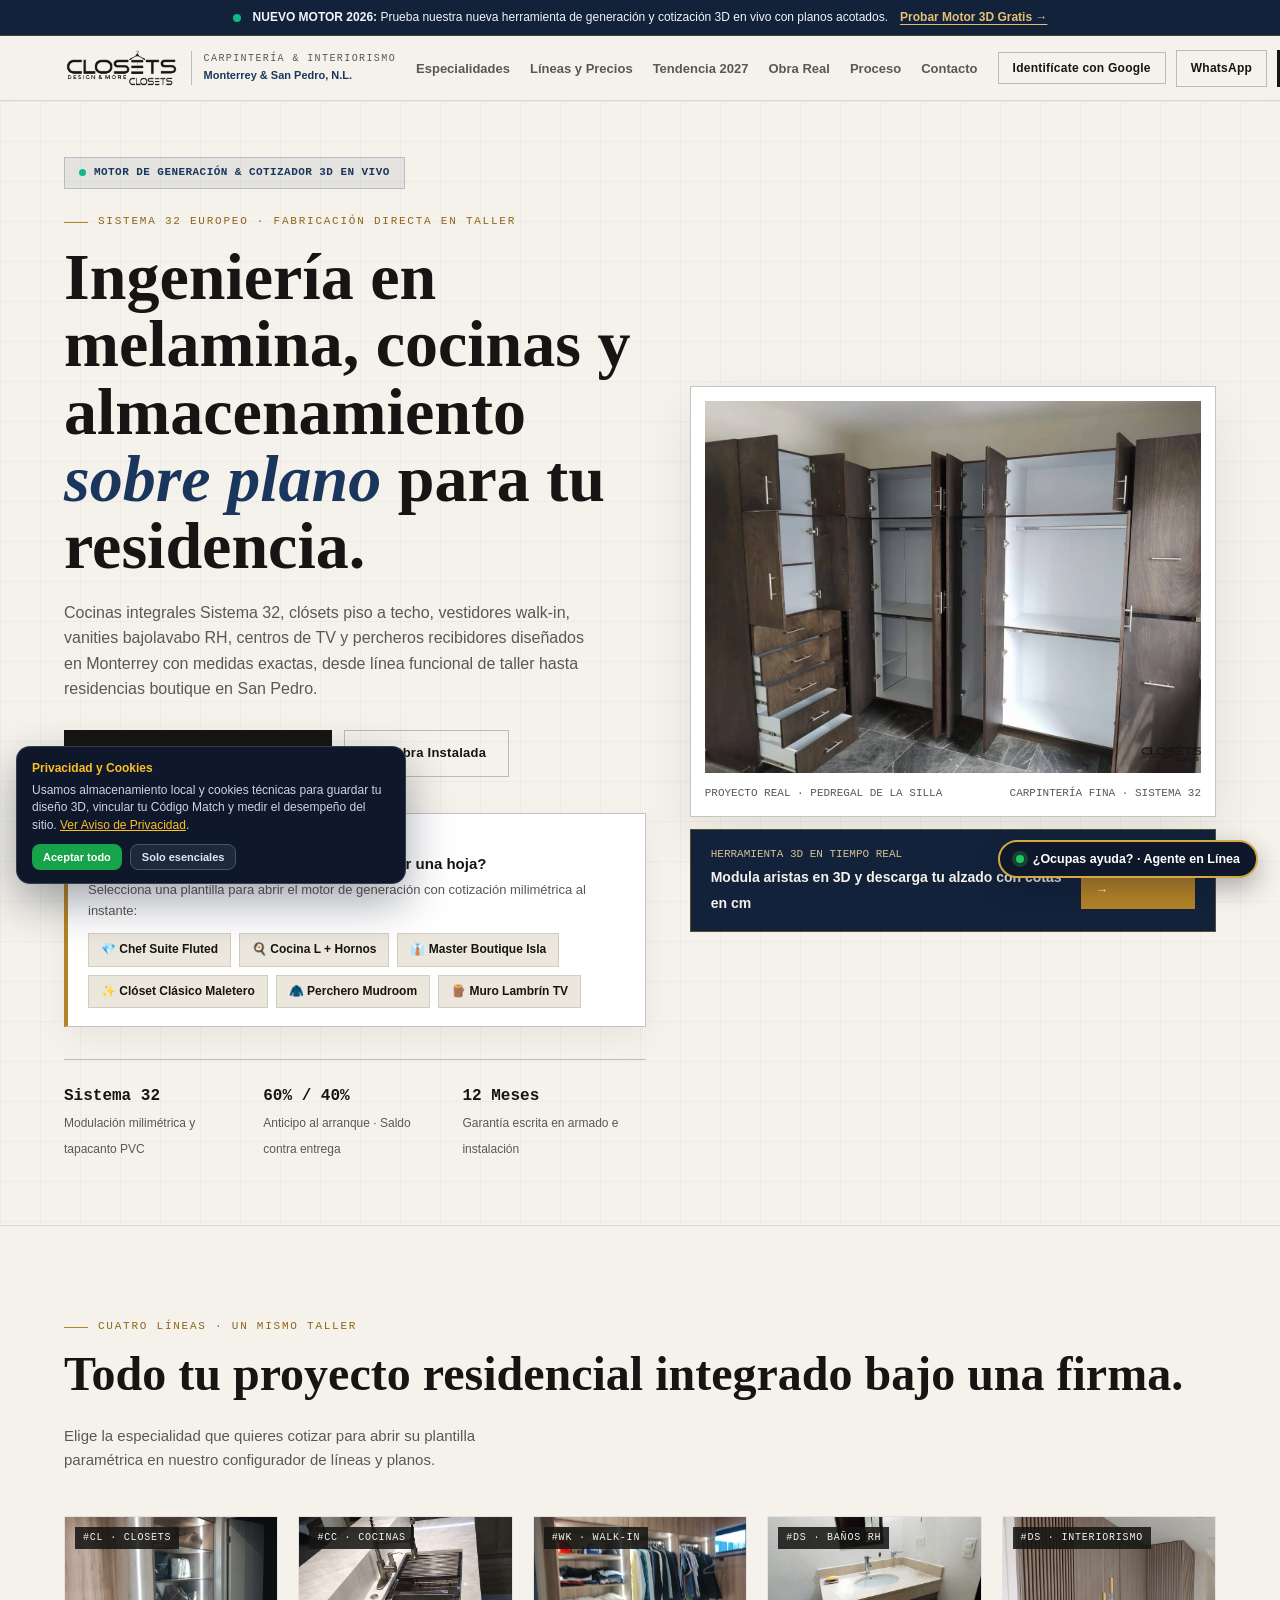
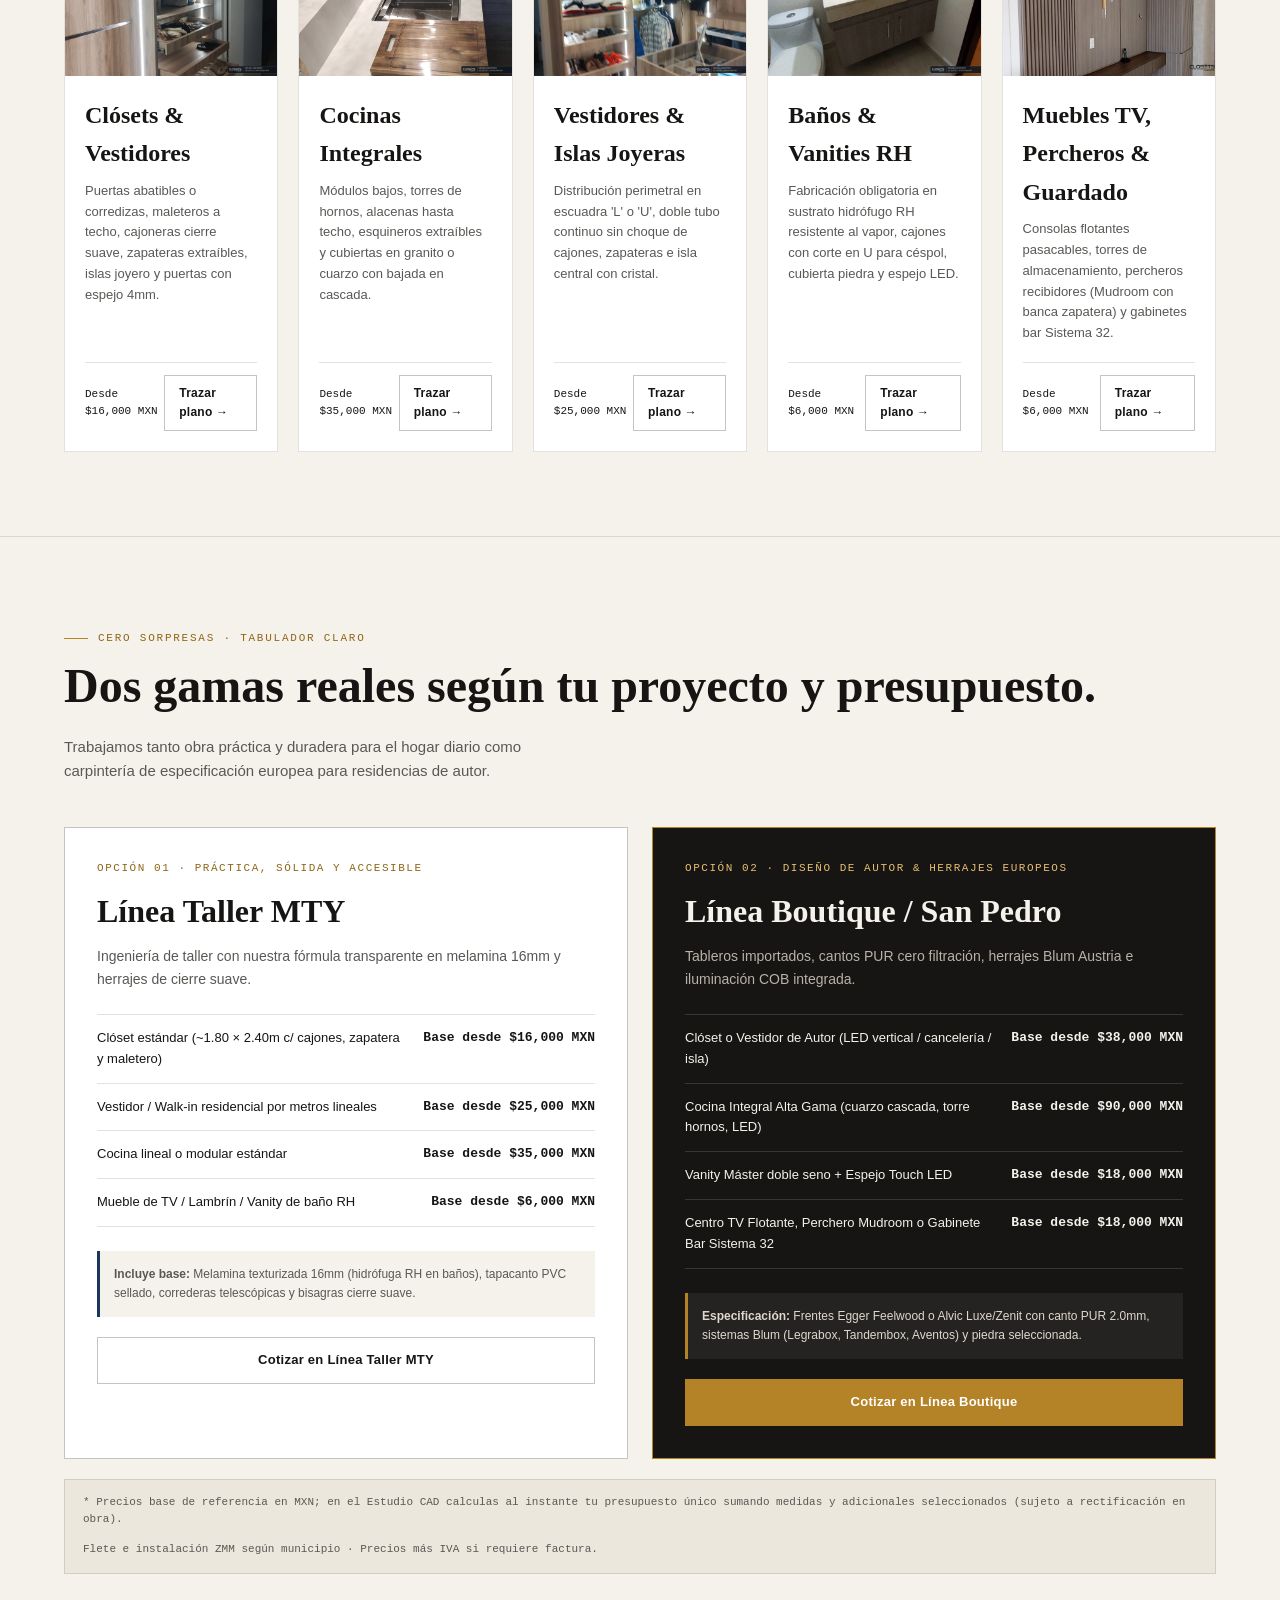
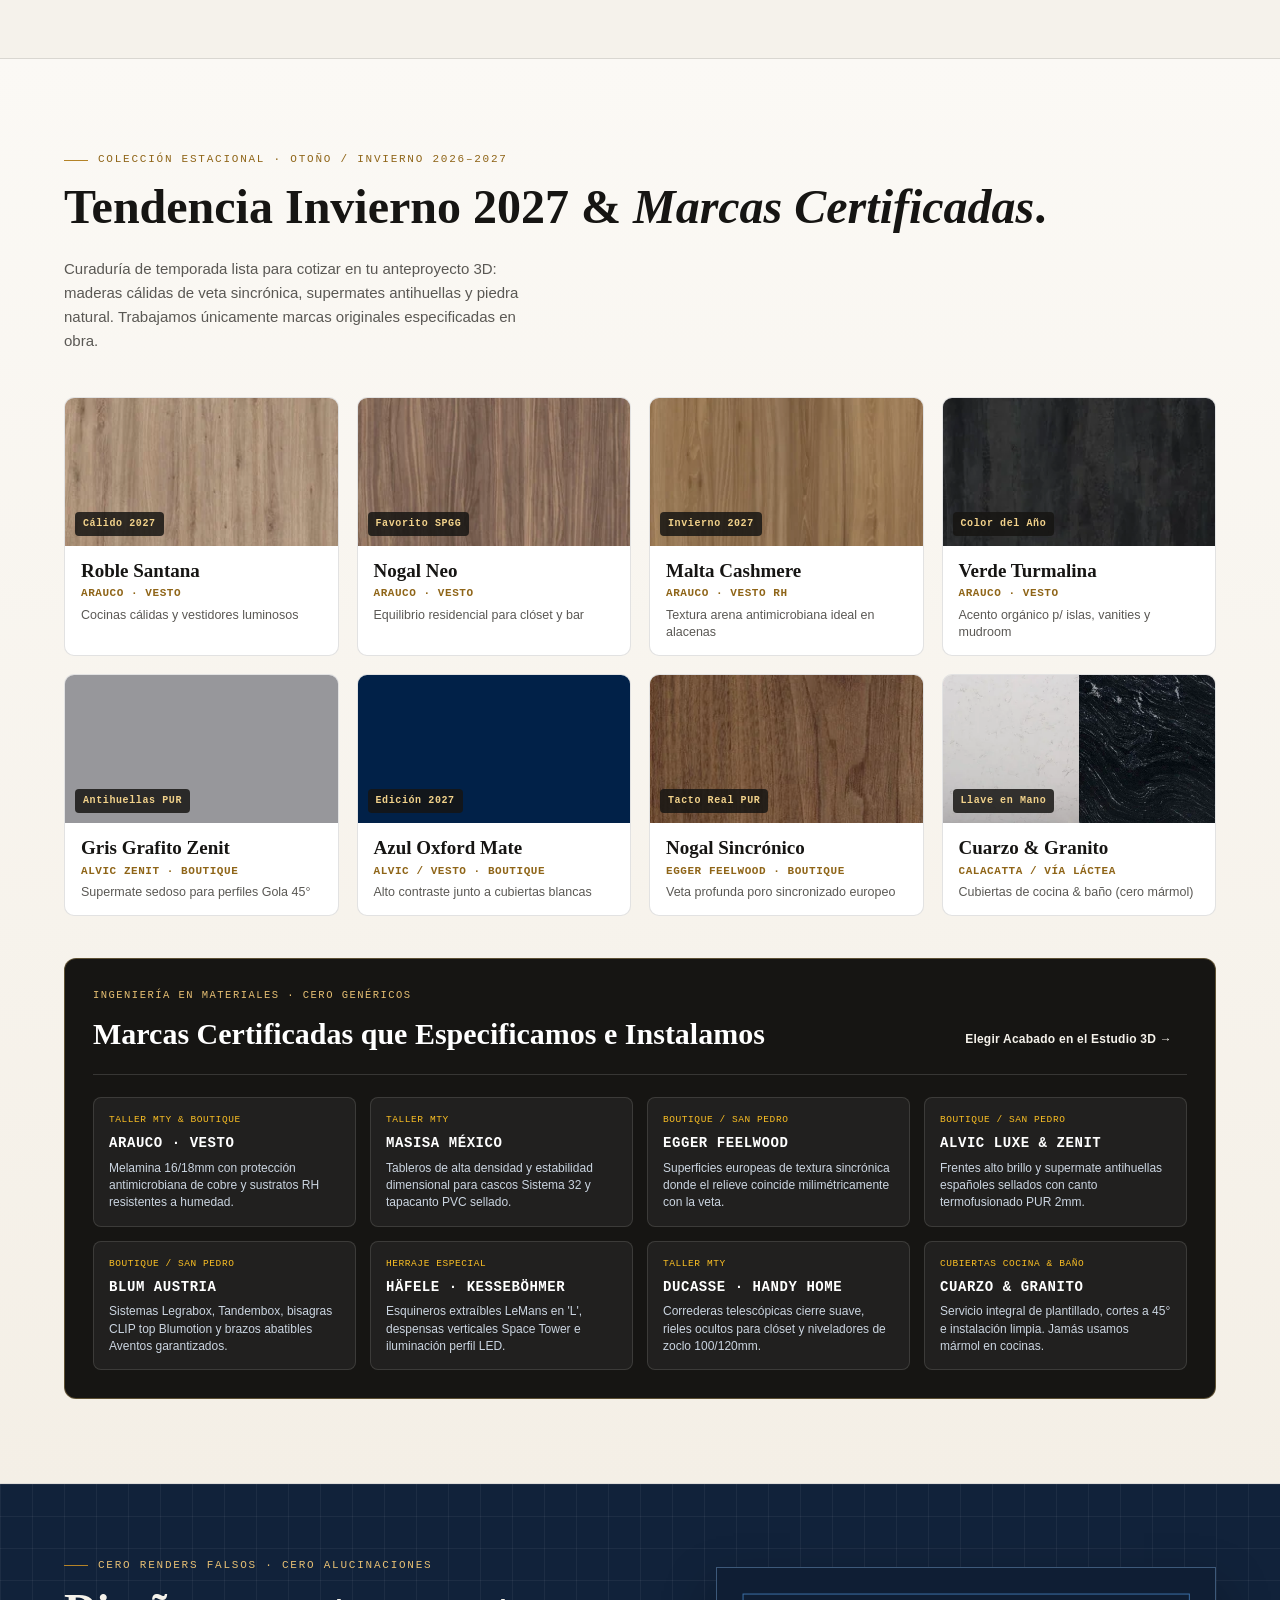
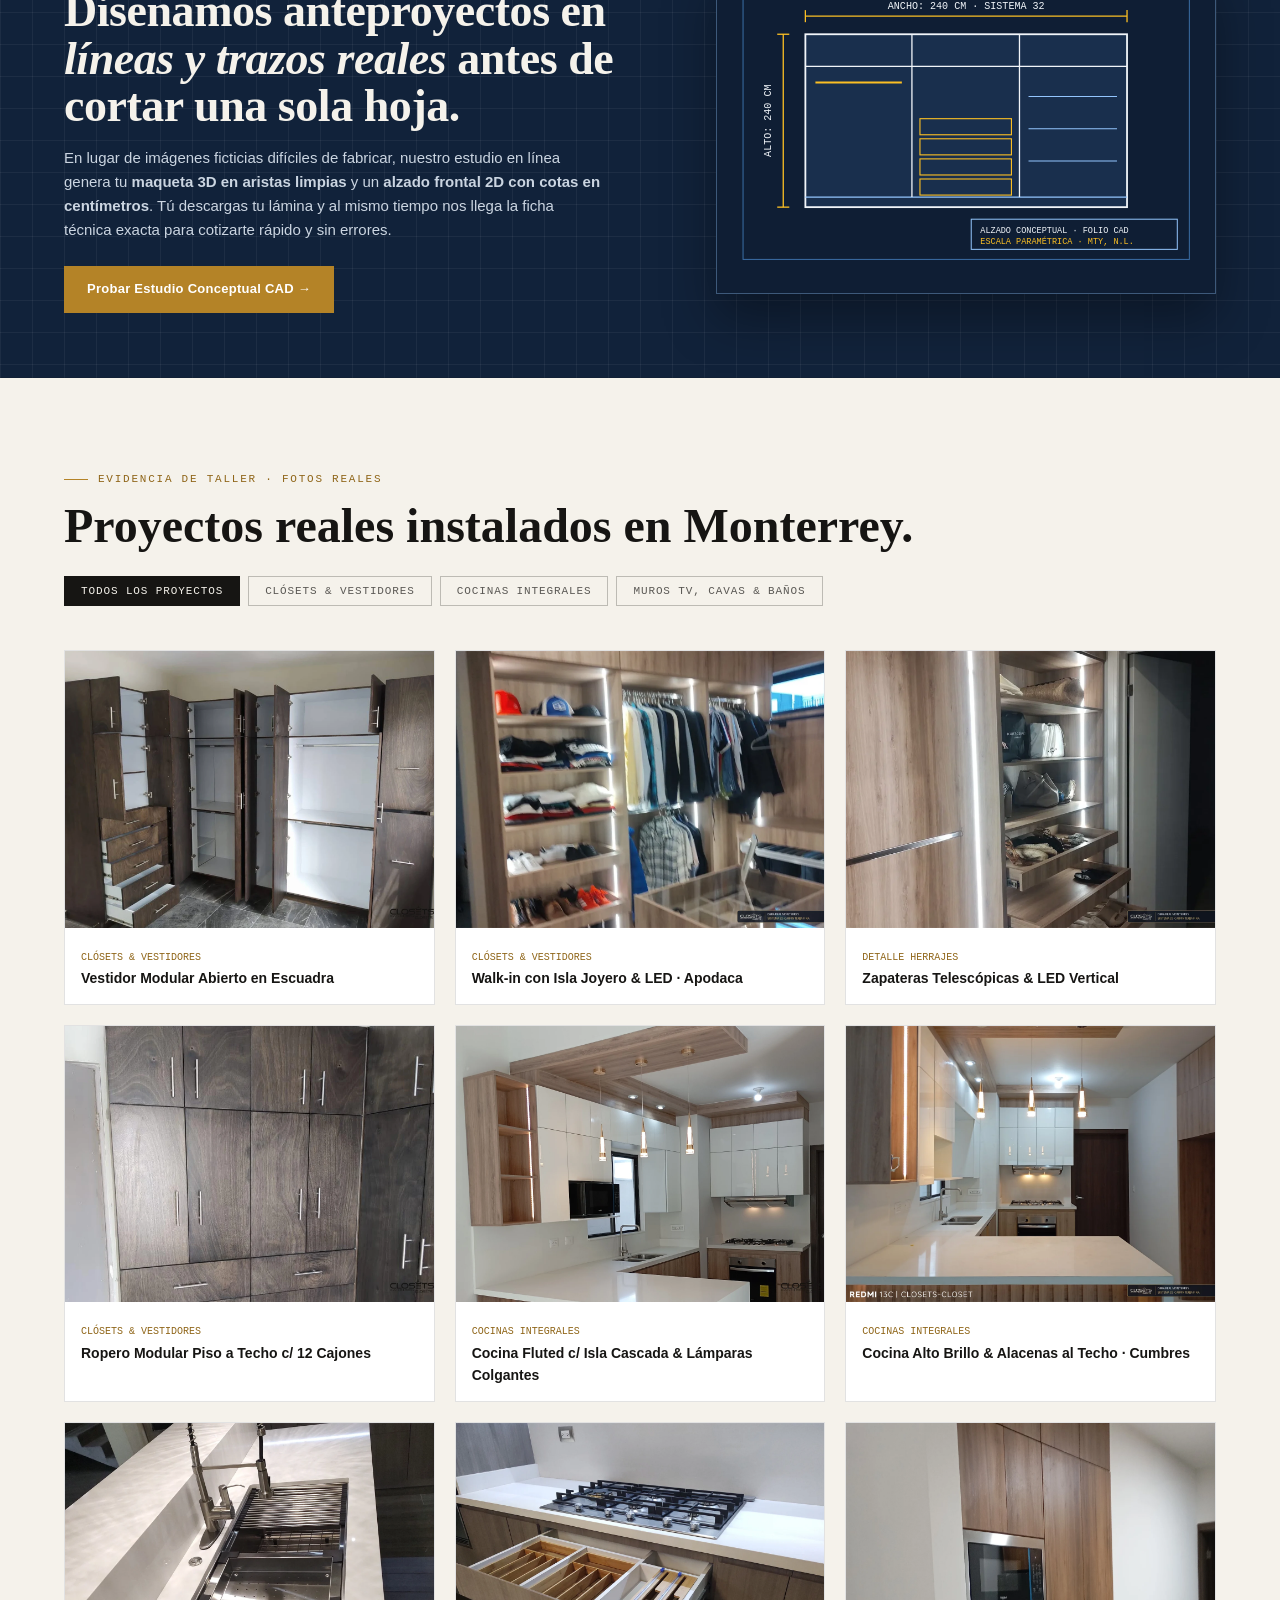
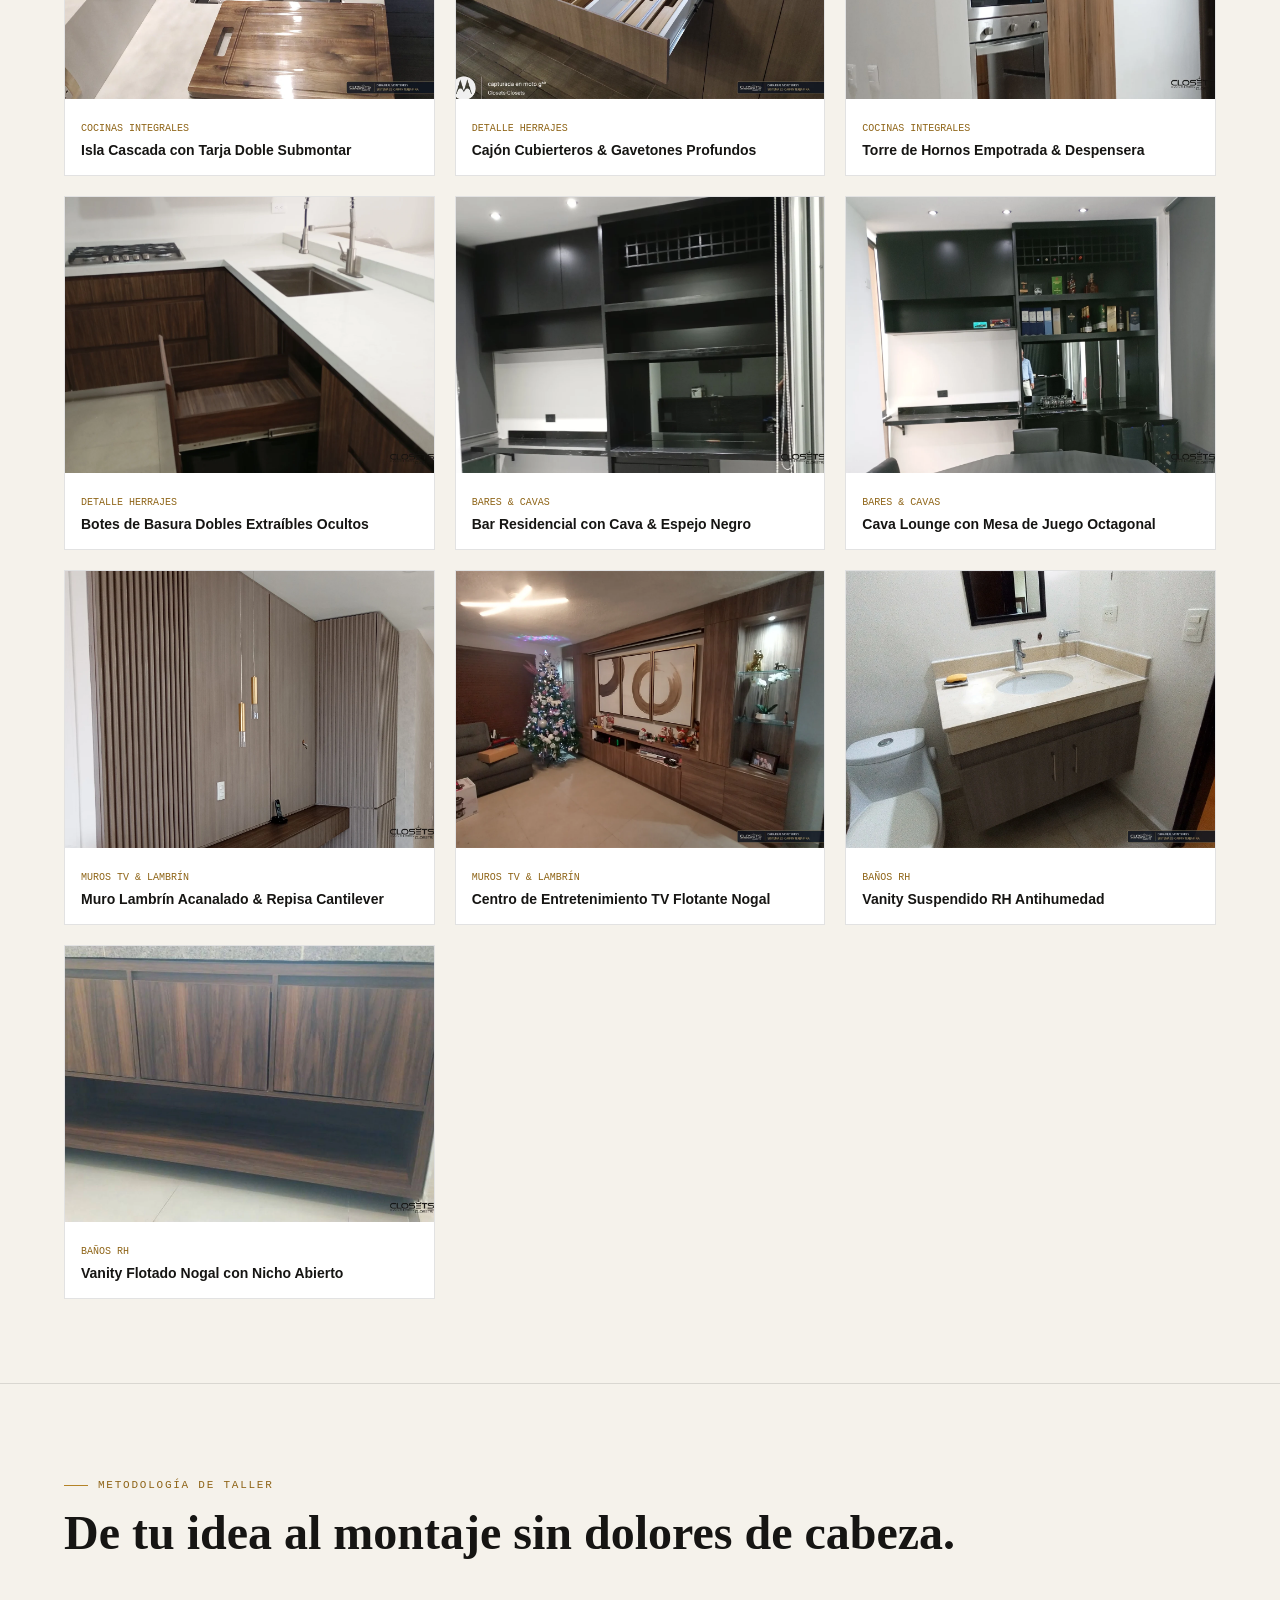
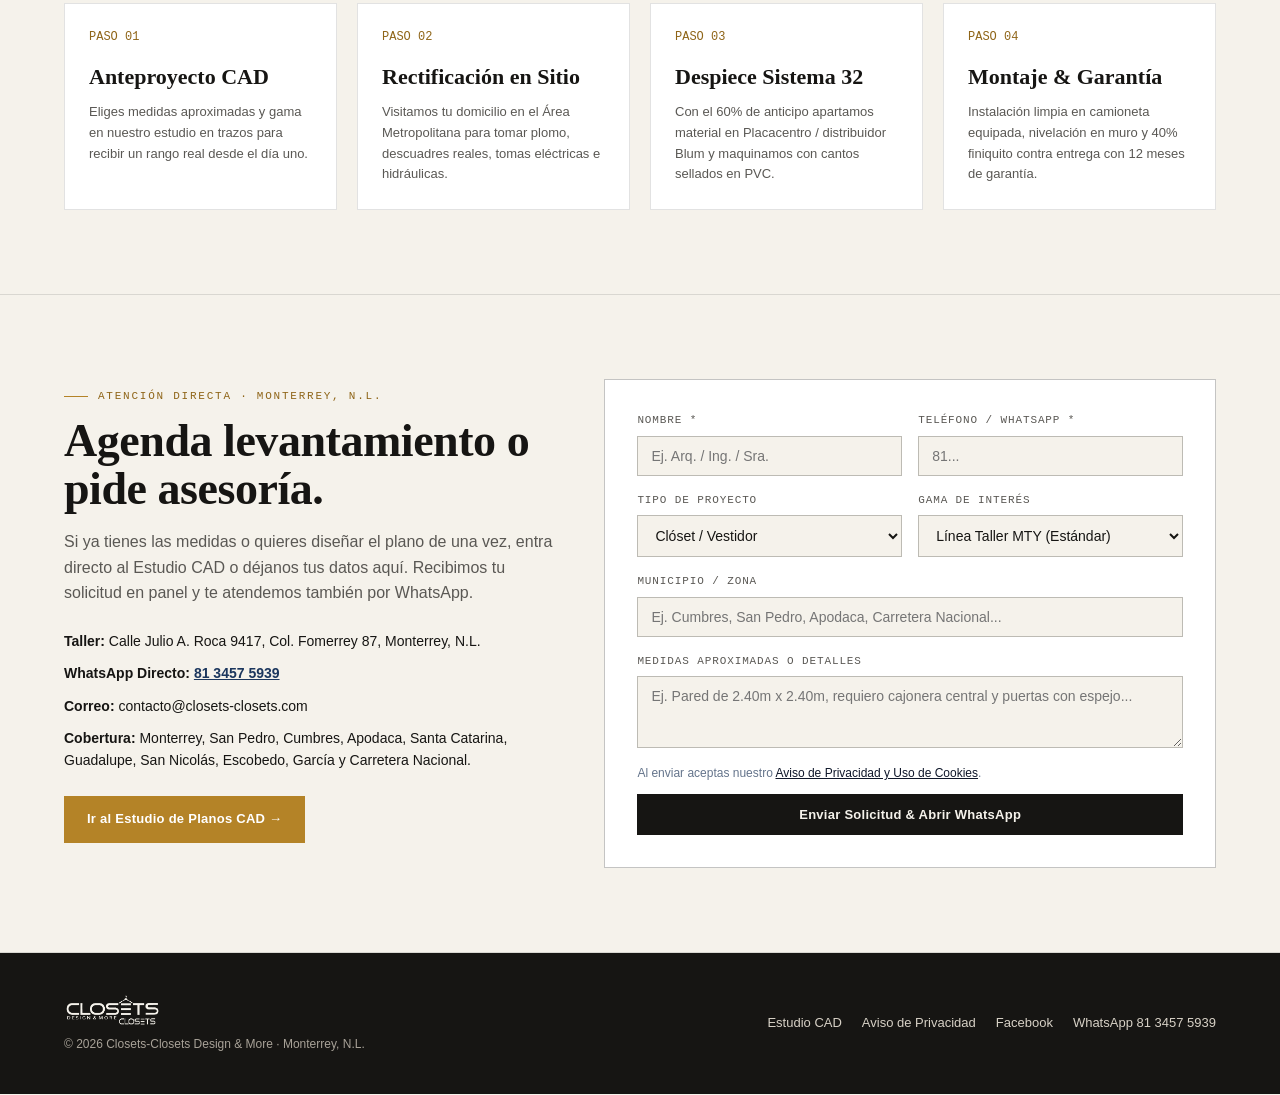
==== commit 21a58d7f: "feat(identity): enable live Google Sign-In OAuth Web Client ID (v25)" ====
--- a/index.html
+++ b/index.html
@@ -838,7 +838,7 @@
   </footer>
 
   <script src="js/buba-metrics.js?v=20261123_v23"></script>
-  <script src="js/buba-identity.js?v=20261123_v24"></script>
+  <script src="js/buba-identity.js?v=20261123_v25"></script>
   <script>
     (function () {
       const mobileBtn = document.getElementById("mobileMenuBtn");
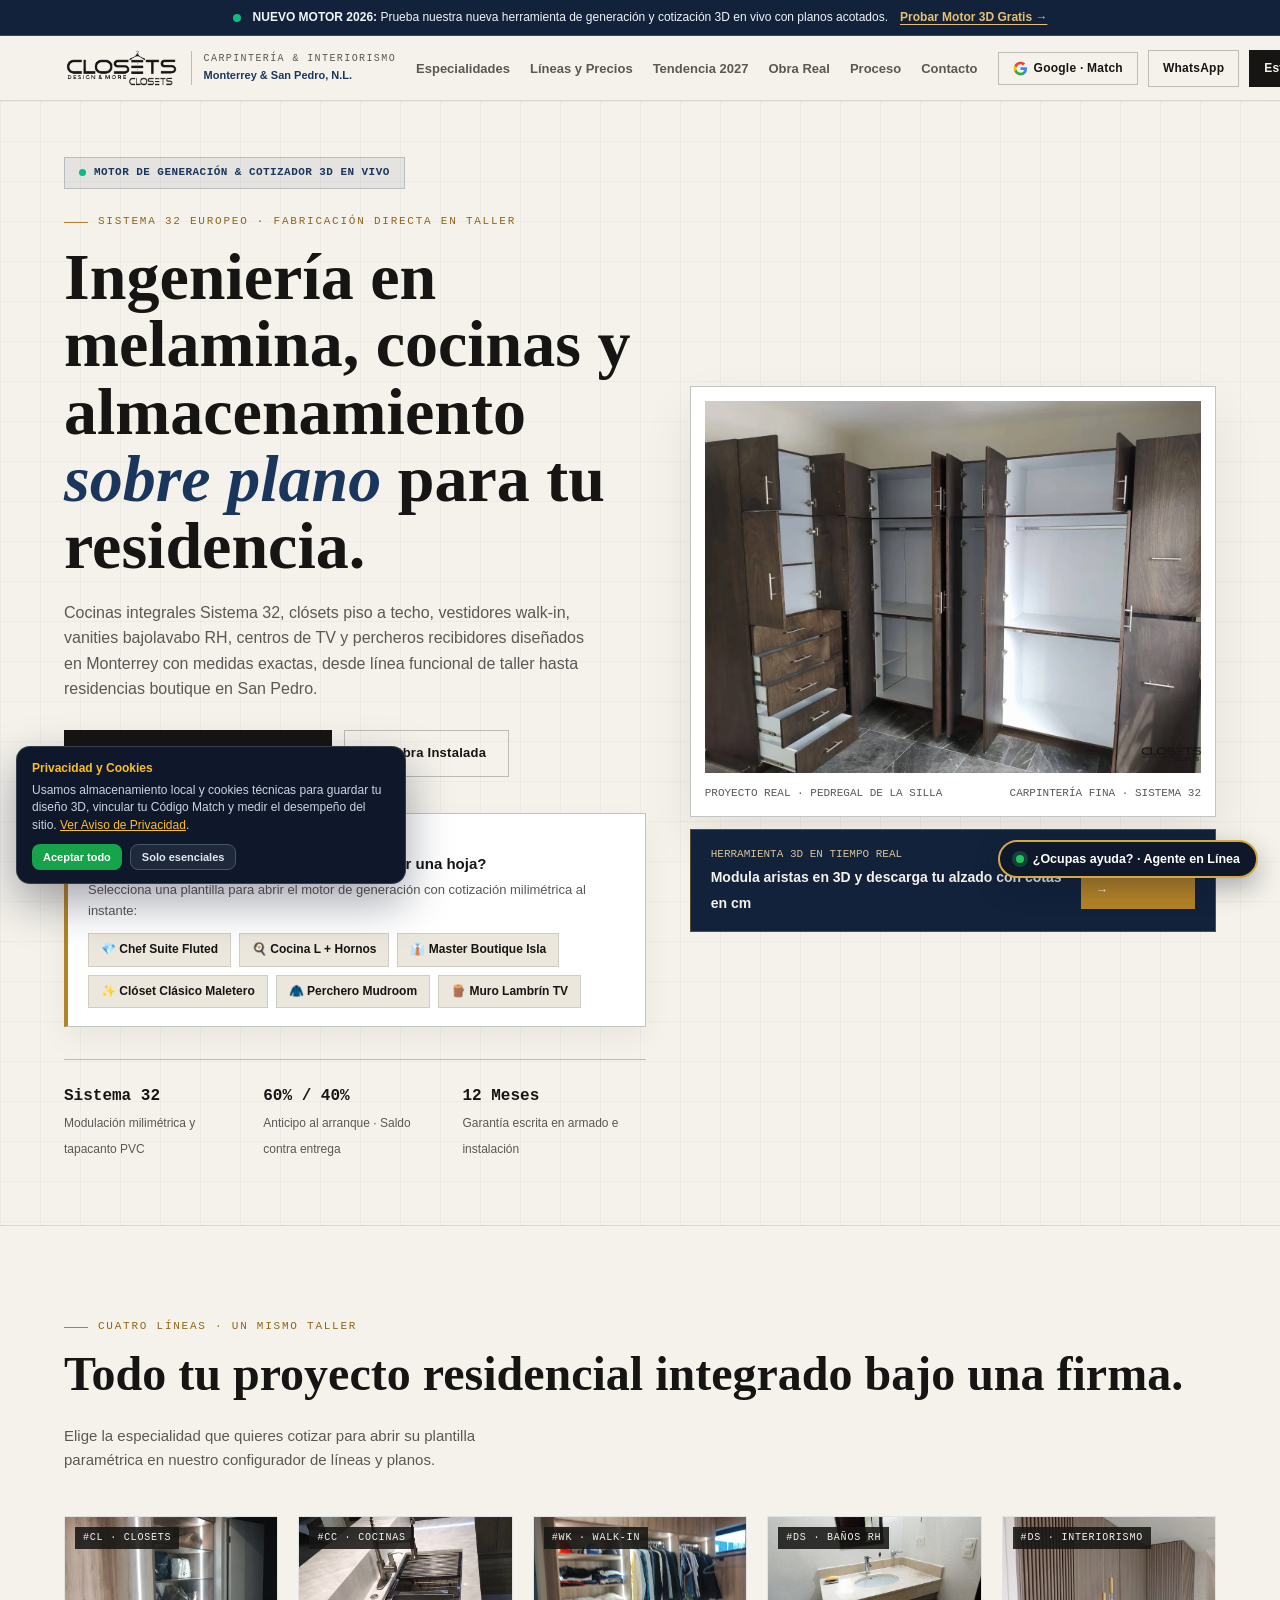
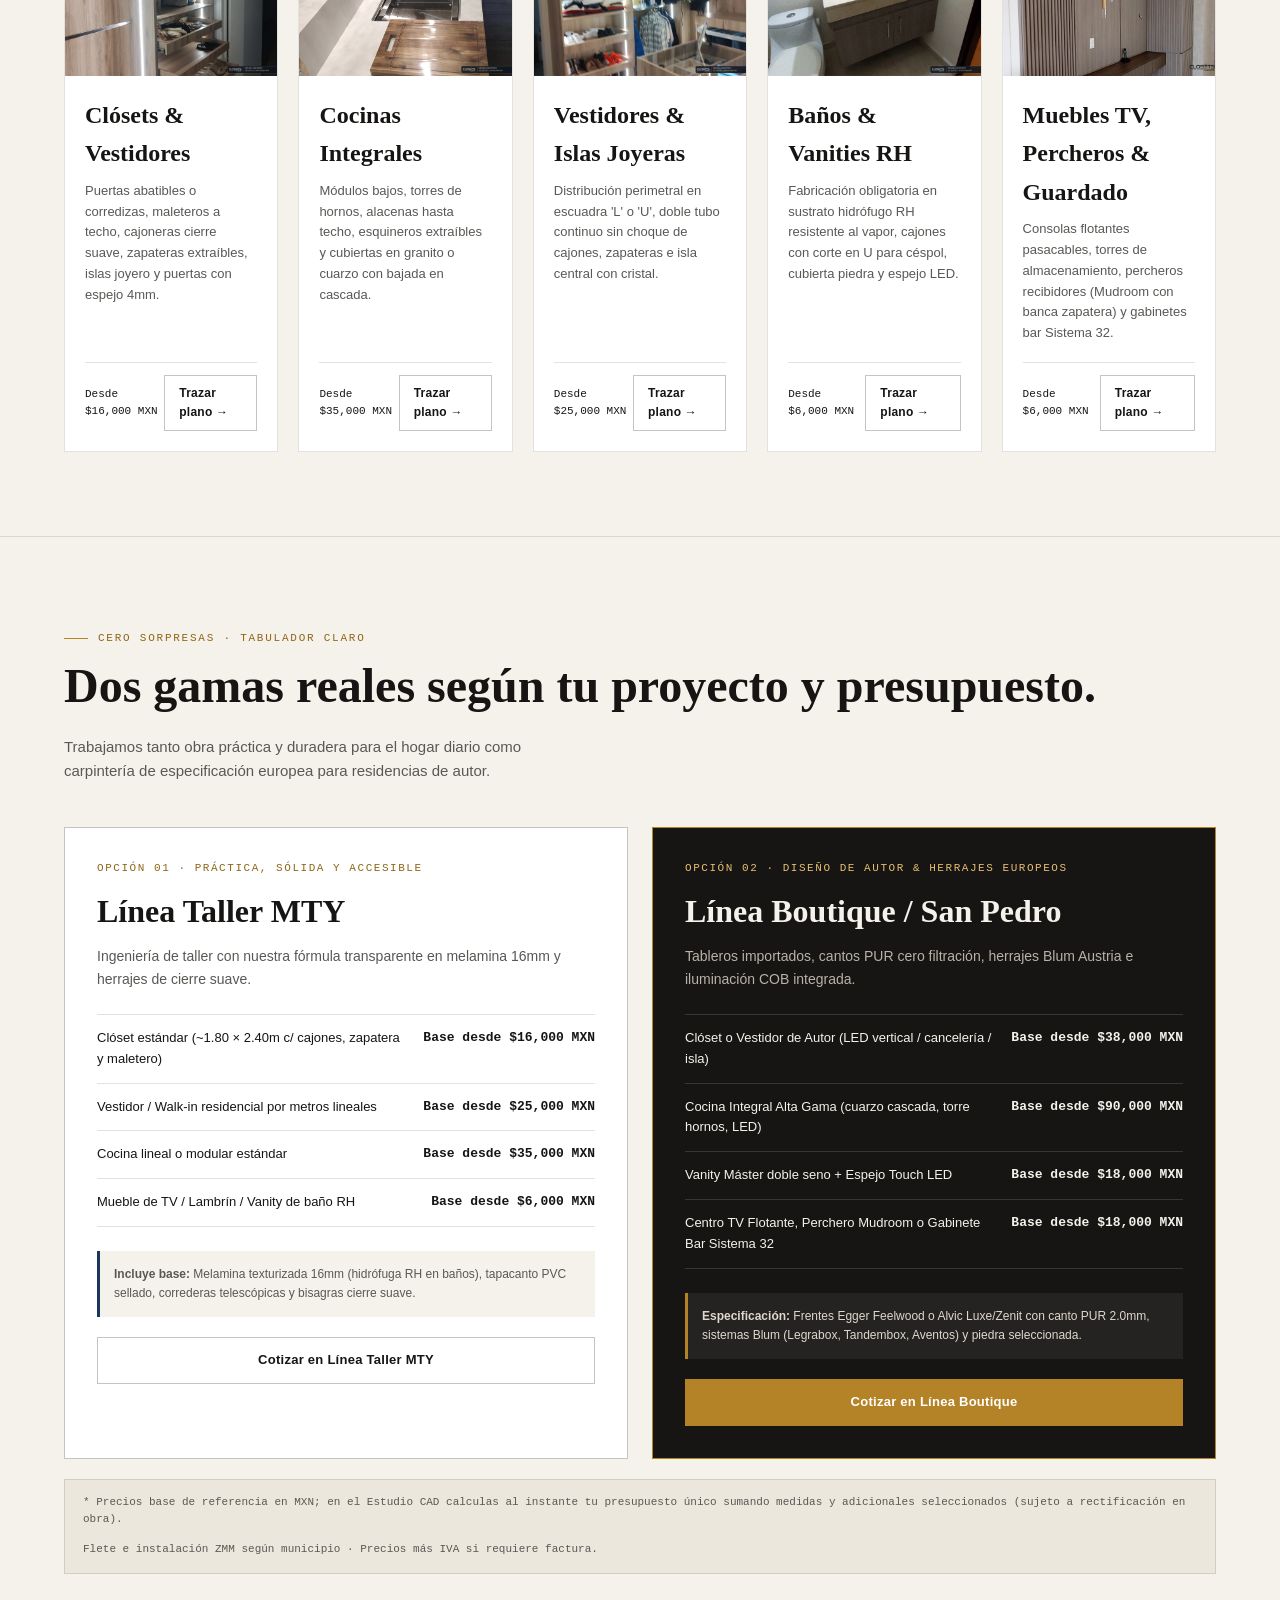
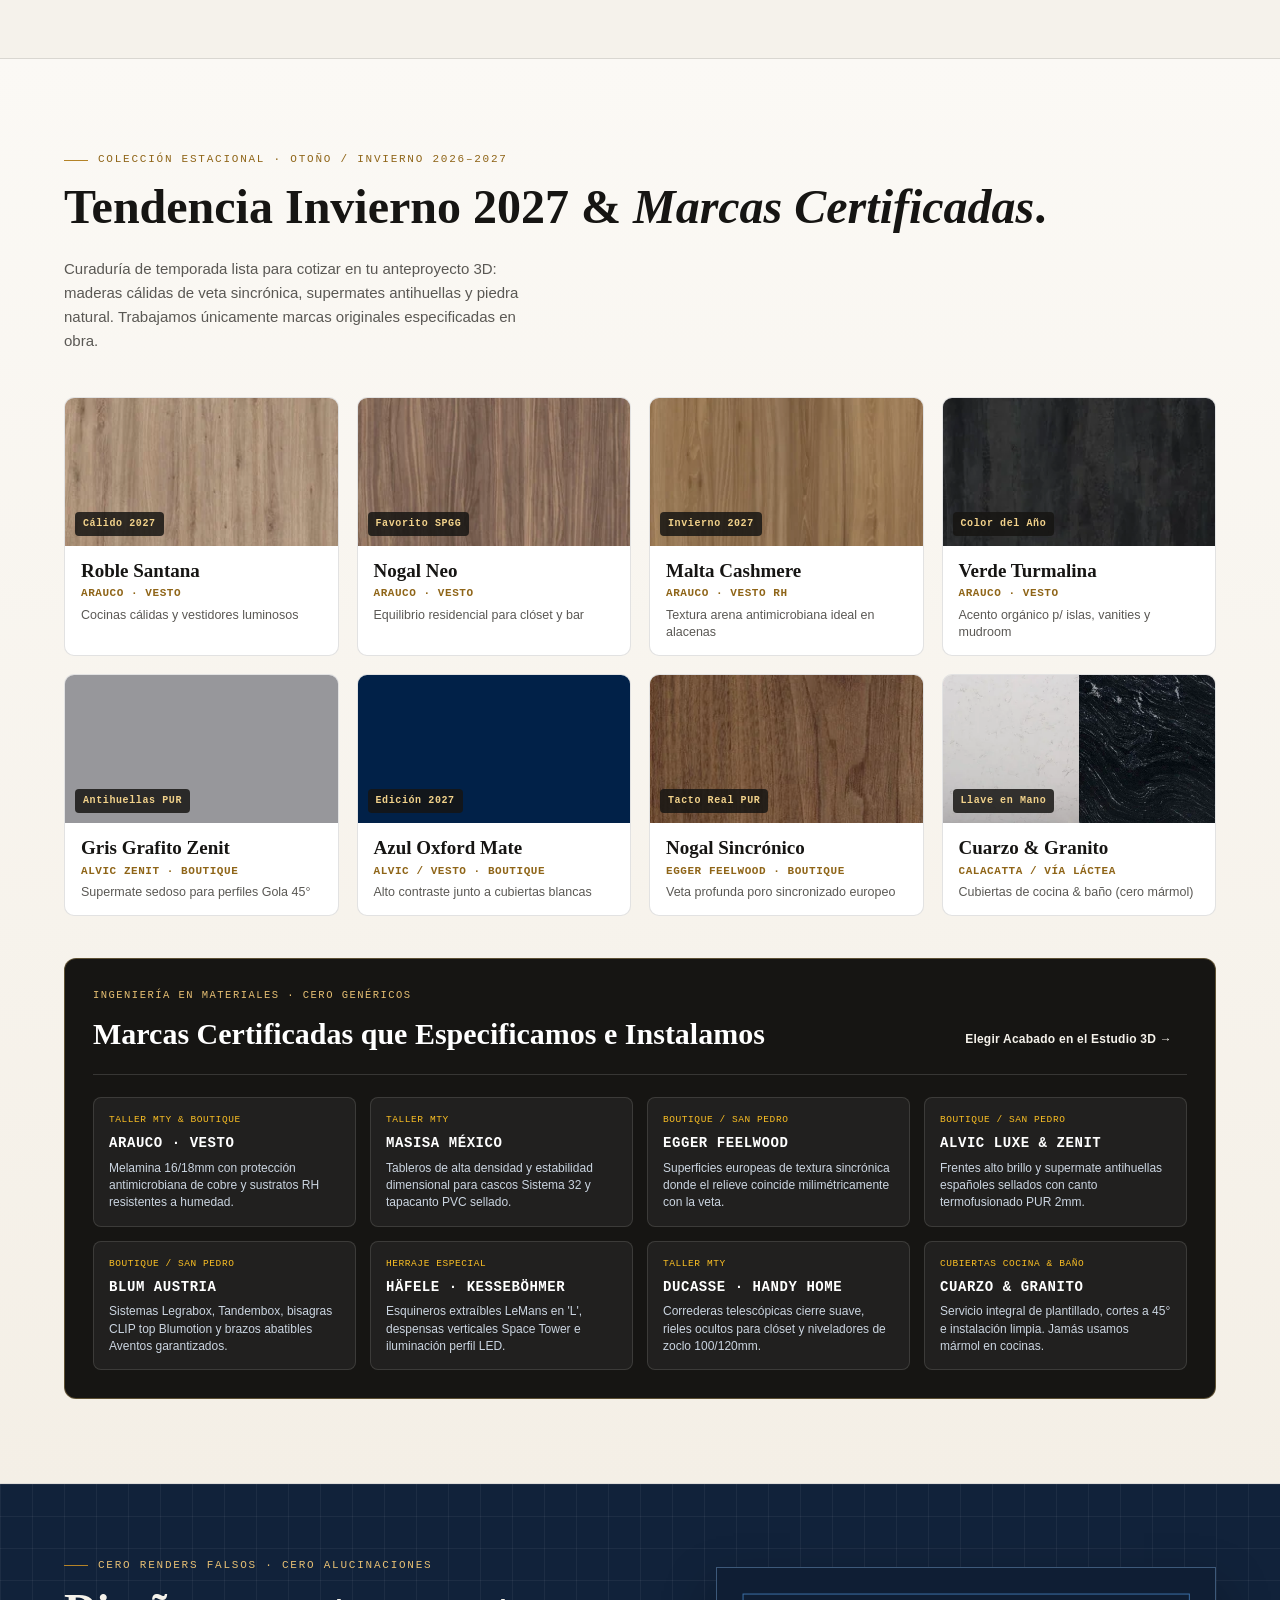
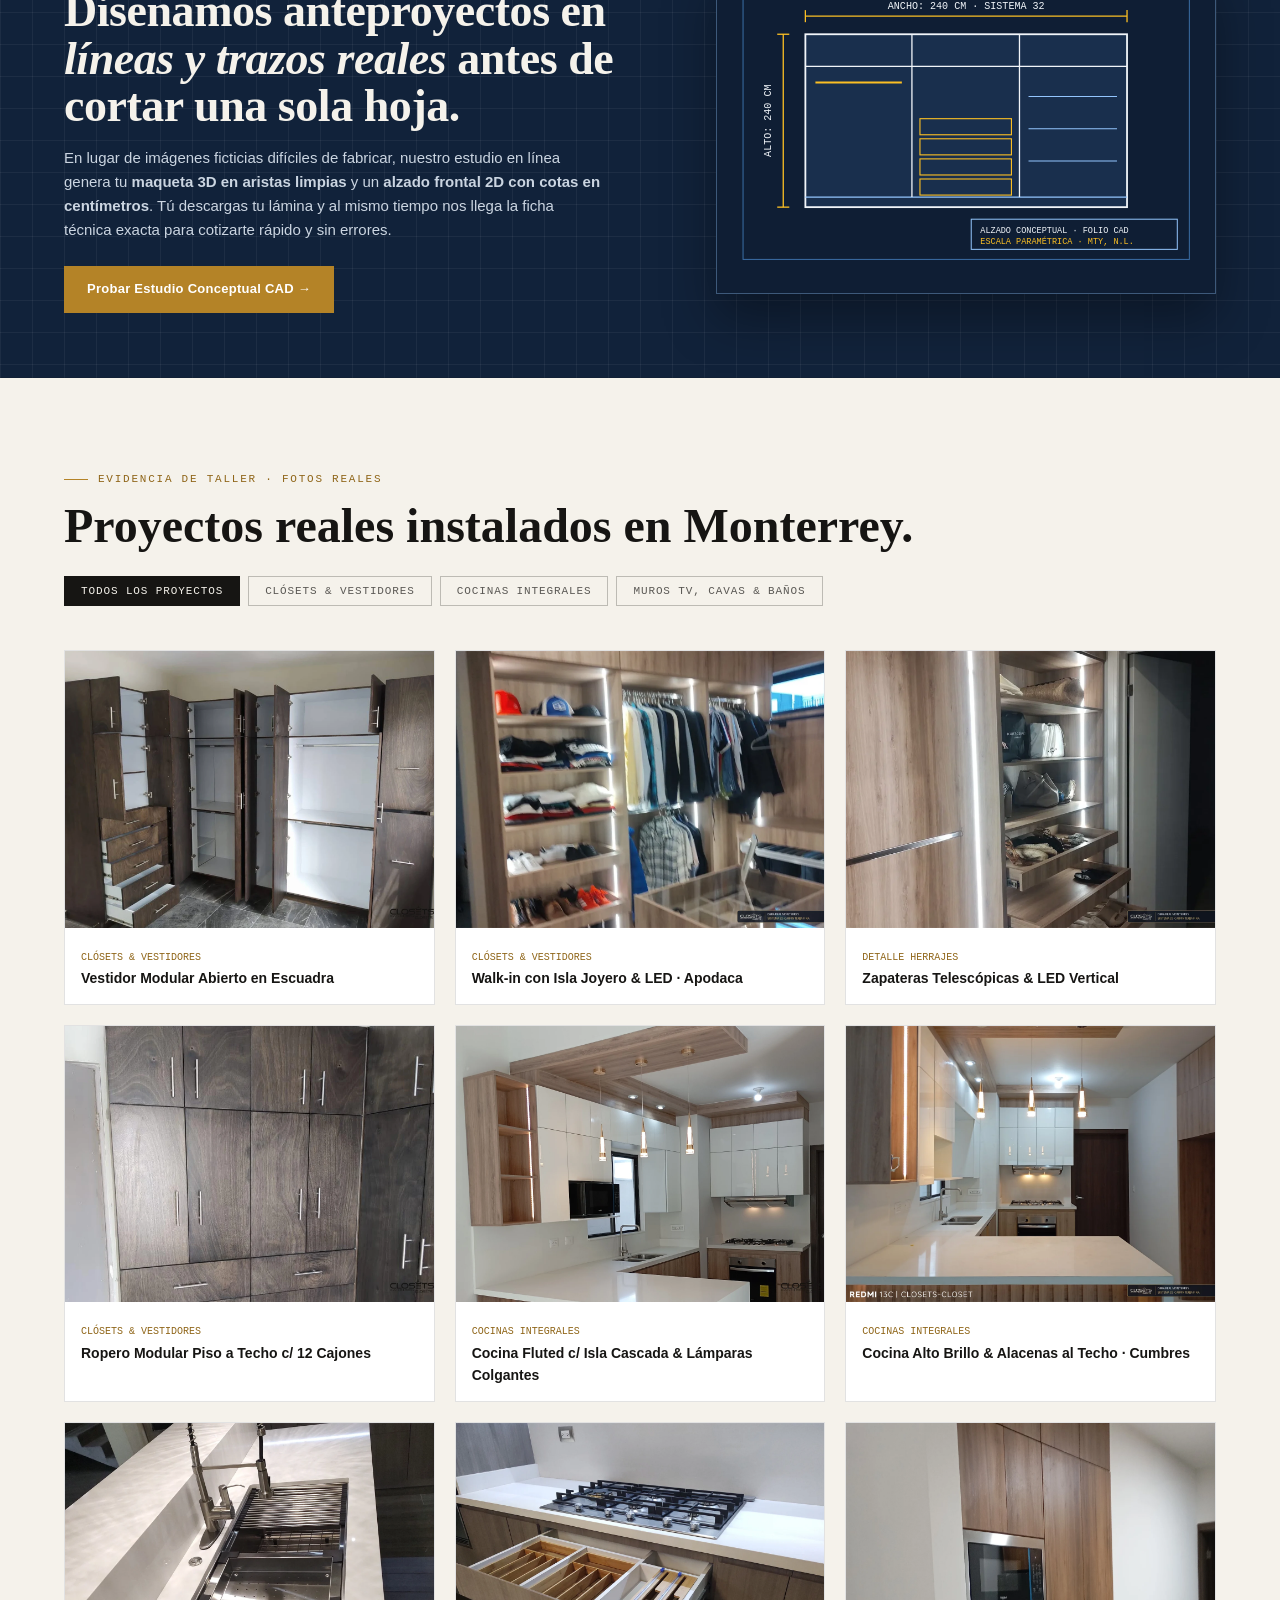
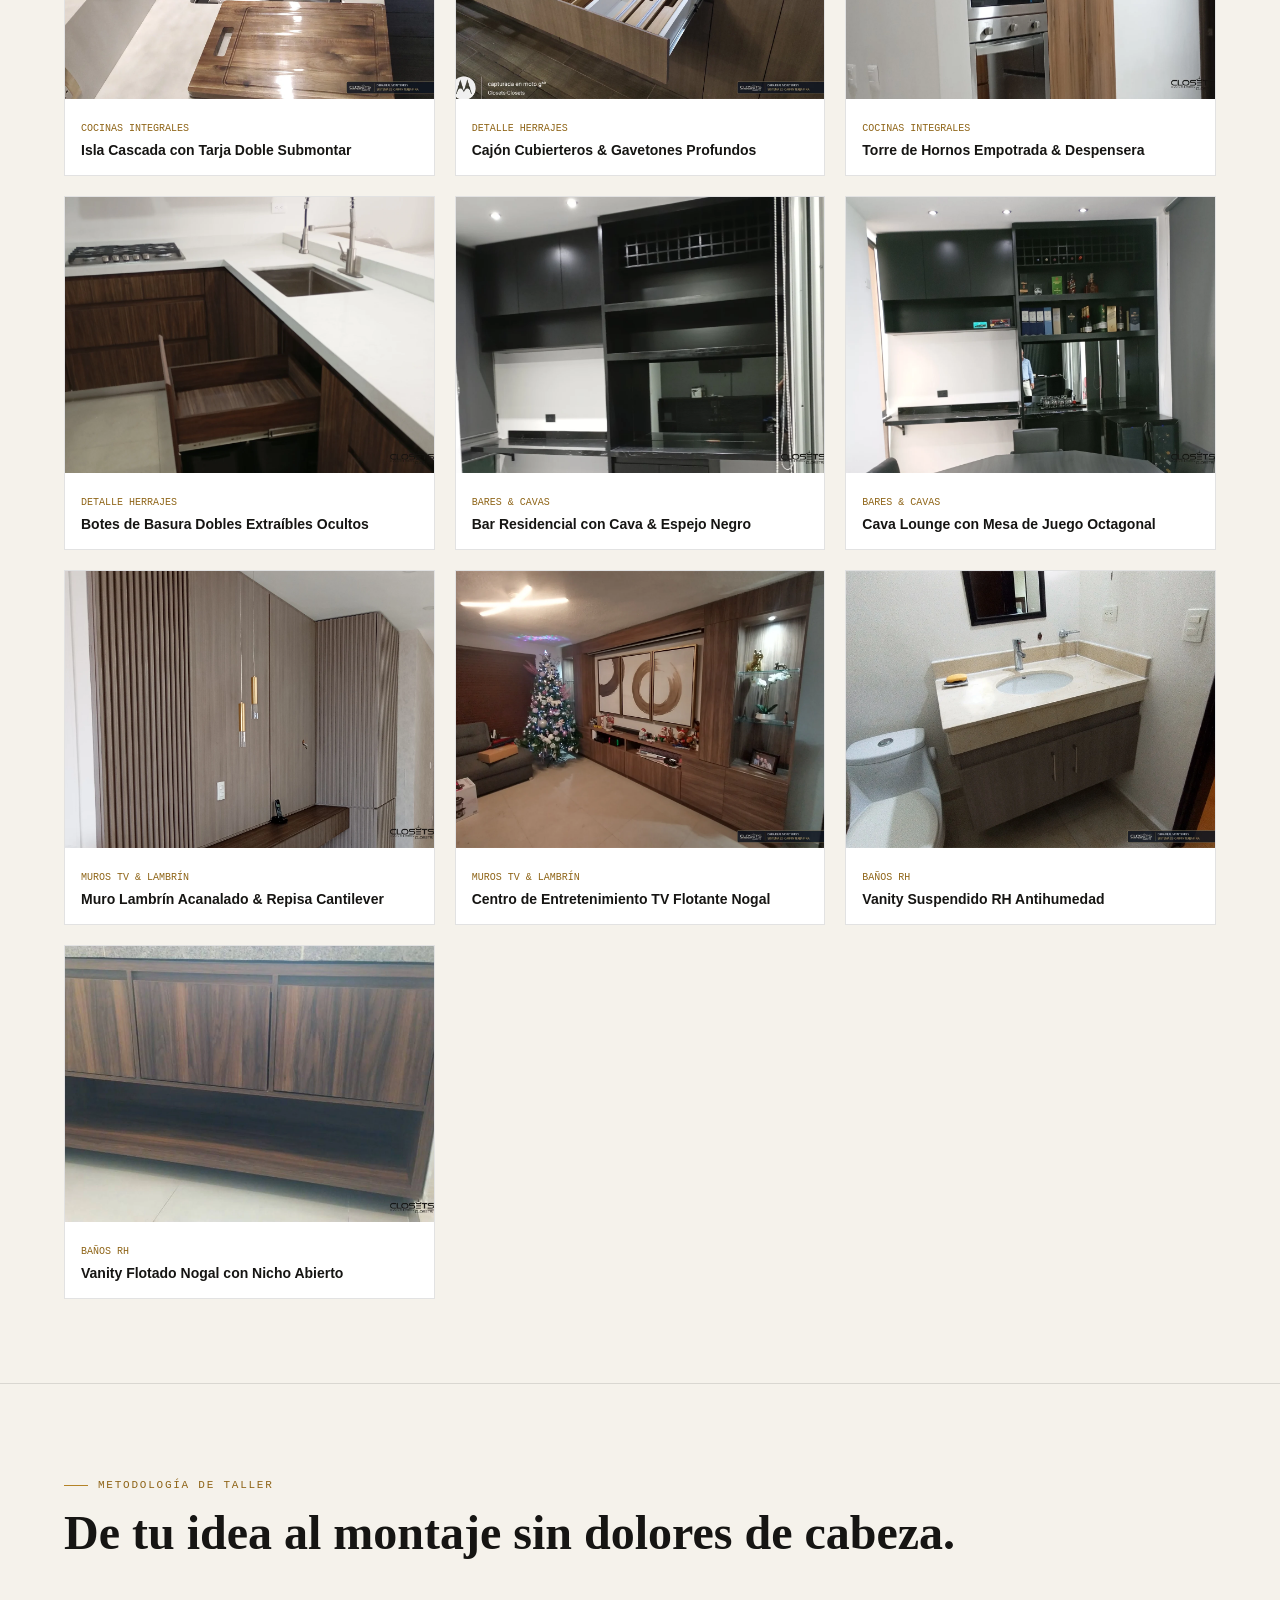
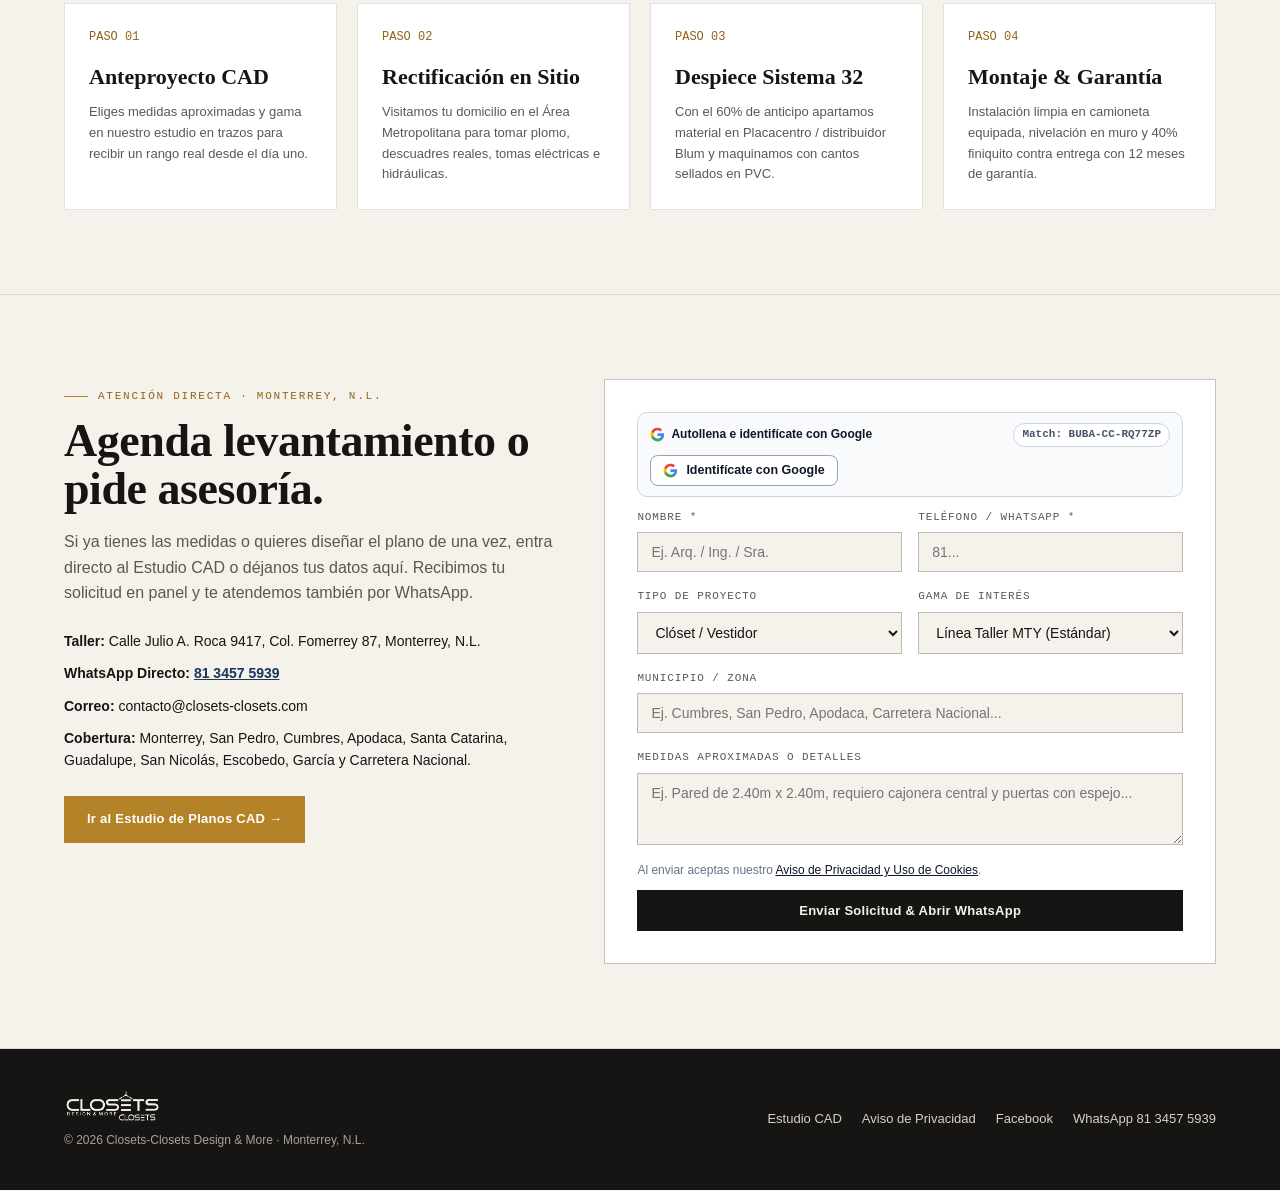
==== commit 78e69d29: "feat(ui): make Google Sign-In & Match inline in forms and visible on mobile (v26)" ====
--- a/index.html
+++ b/index.html
@@ -159,7 +159,7 @@
       </ul>
 
       <div class="nav-actions">
-        <button type="button" class="btn btn-outline btn-sm hide-mobile" id="bubaAccountTriggerBtn" title="Identifícate o guarda tu Código Match Buba">Mi Cuenta · Match</button>
+        <button type="button" class="btn btn-outline btn-sm" id="bubaAccountTriggerBtn" title="Identifícate con Google o guarda tu Código Match Buba">Identifícate con Google</button>
         <a class="btn btn-outline btn-sm hide-mobile" href="https://wa.me/528134575939?text=Hola%2C%20quiero%20cotizar%20un%20proyecto%20con%20Closets-Closets" target="_blank" rel="noopener noreferrer">WhatsApp</a>
         <a class="btn btn-primary btn-sm" href="configurador.html">Estudio CAD</a>
         <button class="mobile-toggle" type="button" id="mobileMenuBtn" aria-label="Abrir menú">MENÚ</button>
@@ -756,6 +756,7 @@
         <form id="contactForm" name="cotizacion-closets" method="POST" data-netlify="true" netlify-honeypot="bot-field" class="contact-panel">
           <input type="hidden" name="form-name" value="cotizacion-closets">
           <p hidden><label>No llenar: <input name="bot-field"></label></p>
+          <div data-buba-google-inline="1"></div>
 
           <div class="field-grid">
             <div class="field">
@@ -838,7 +839,7 @@
   </footer>
 
   <script src="js/buba-metrics.js?v=20261123_v23"></script>
-  <script src="js/buba-identity.js?v=20261123_v25"></script>
+  <script src="js/buba-identity.js?v=20261123_v26"></script>
   <script>
     (function () {
       const mobileBtn = document.getElementById("mobileMenuBtn");
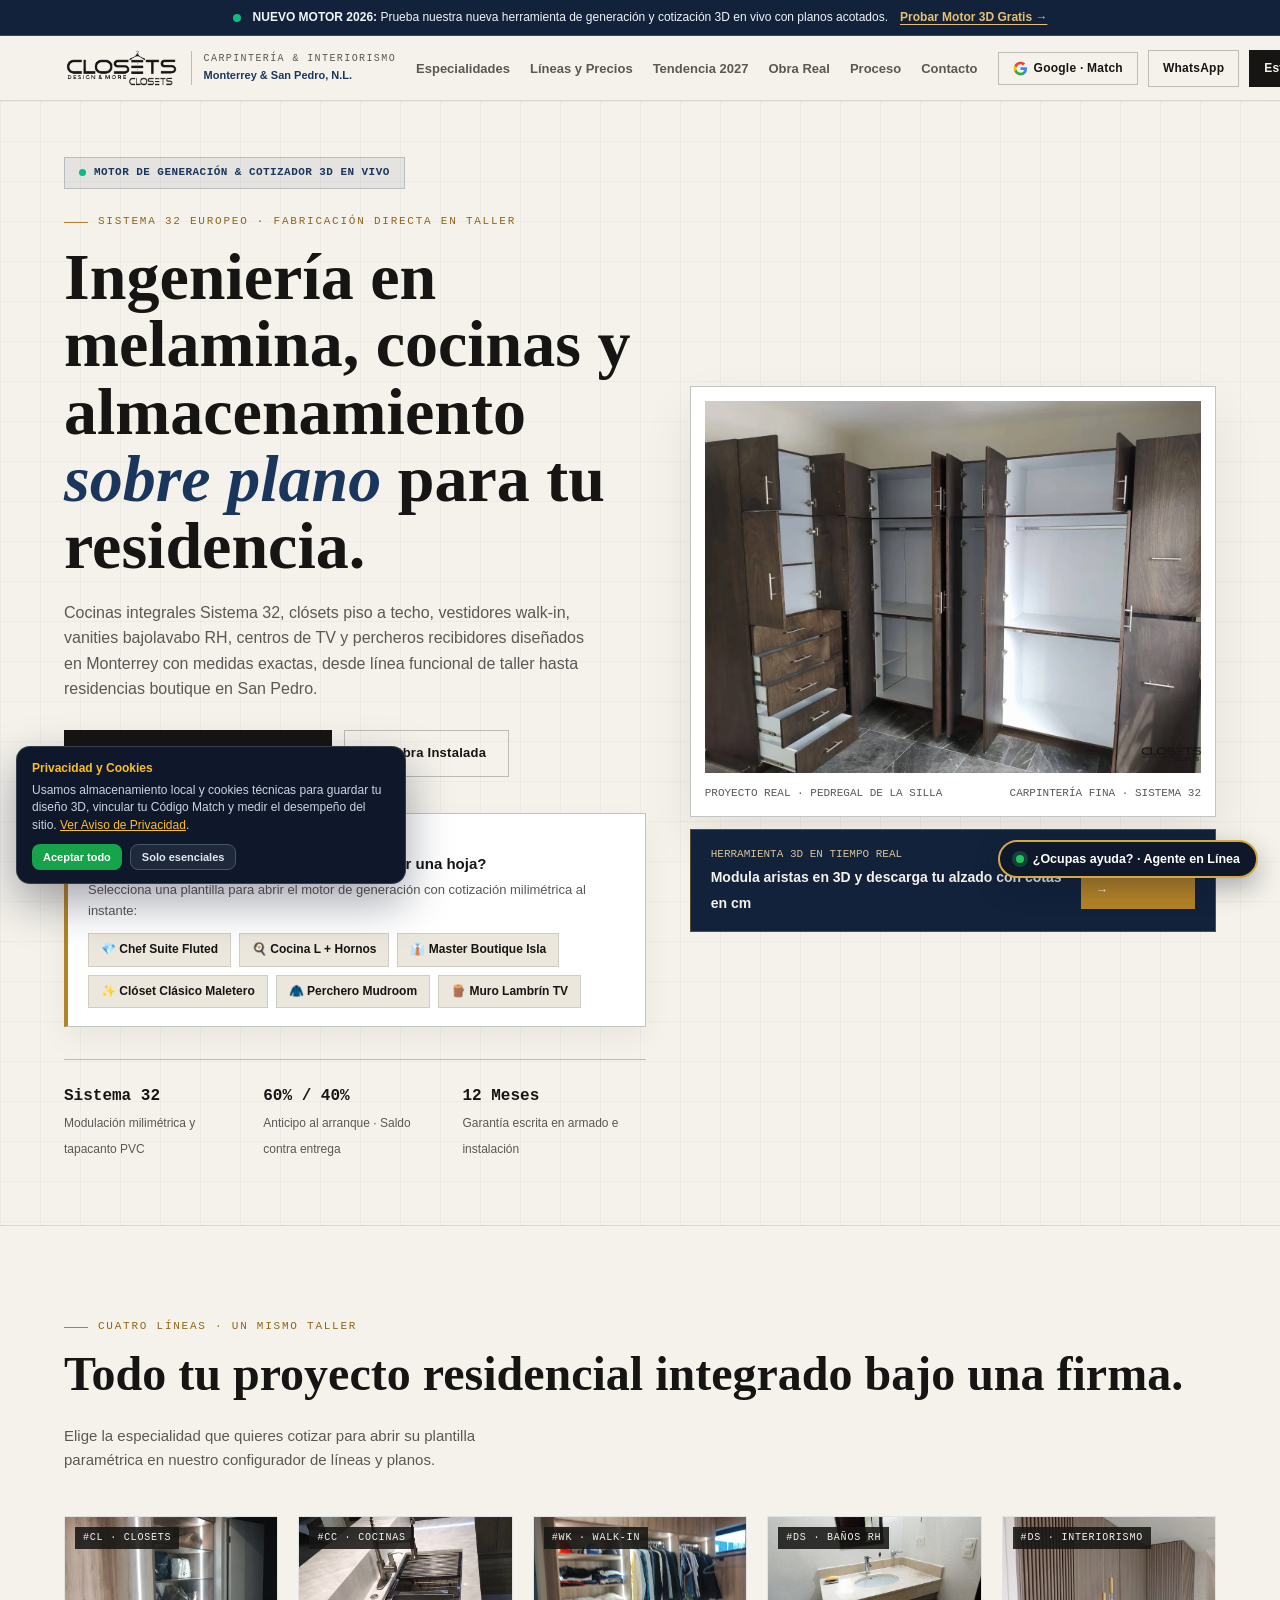
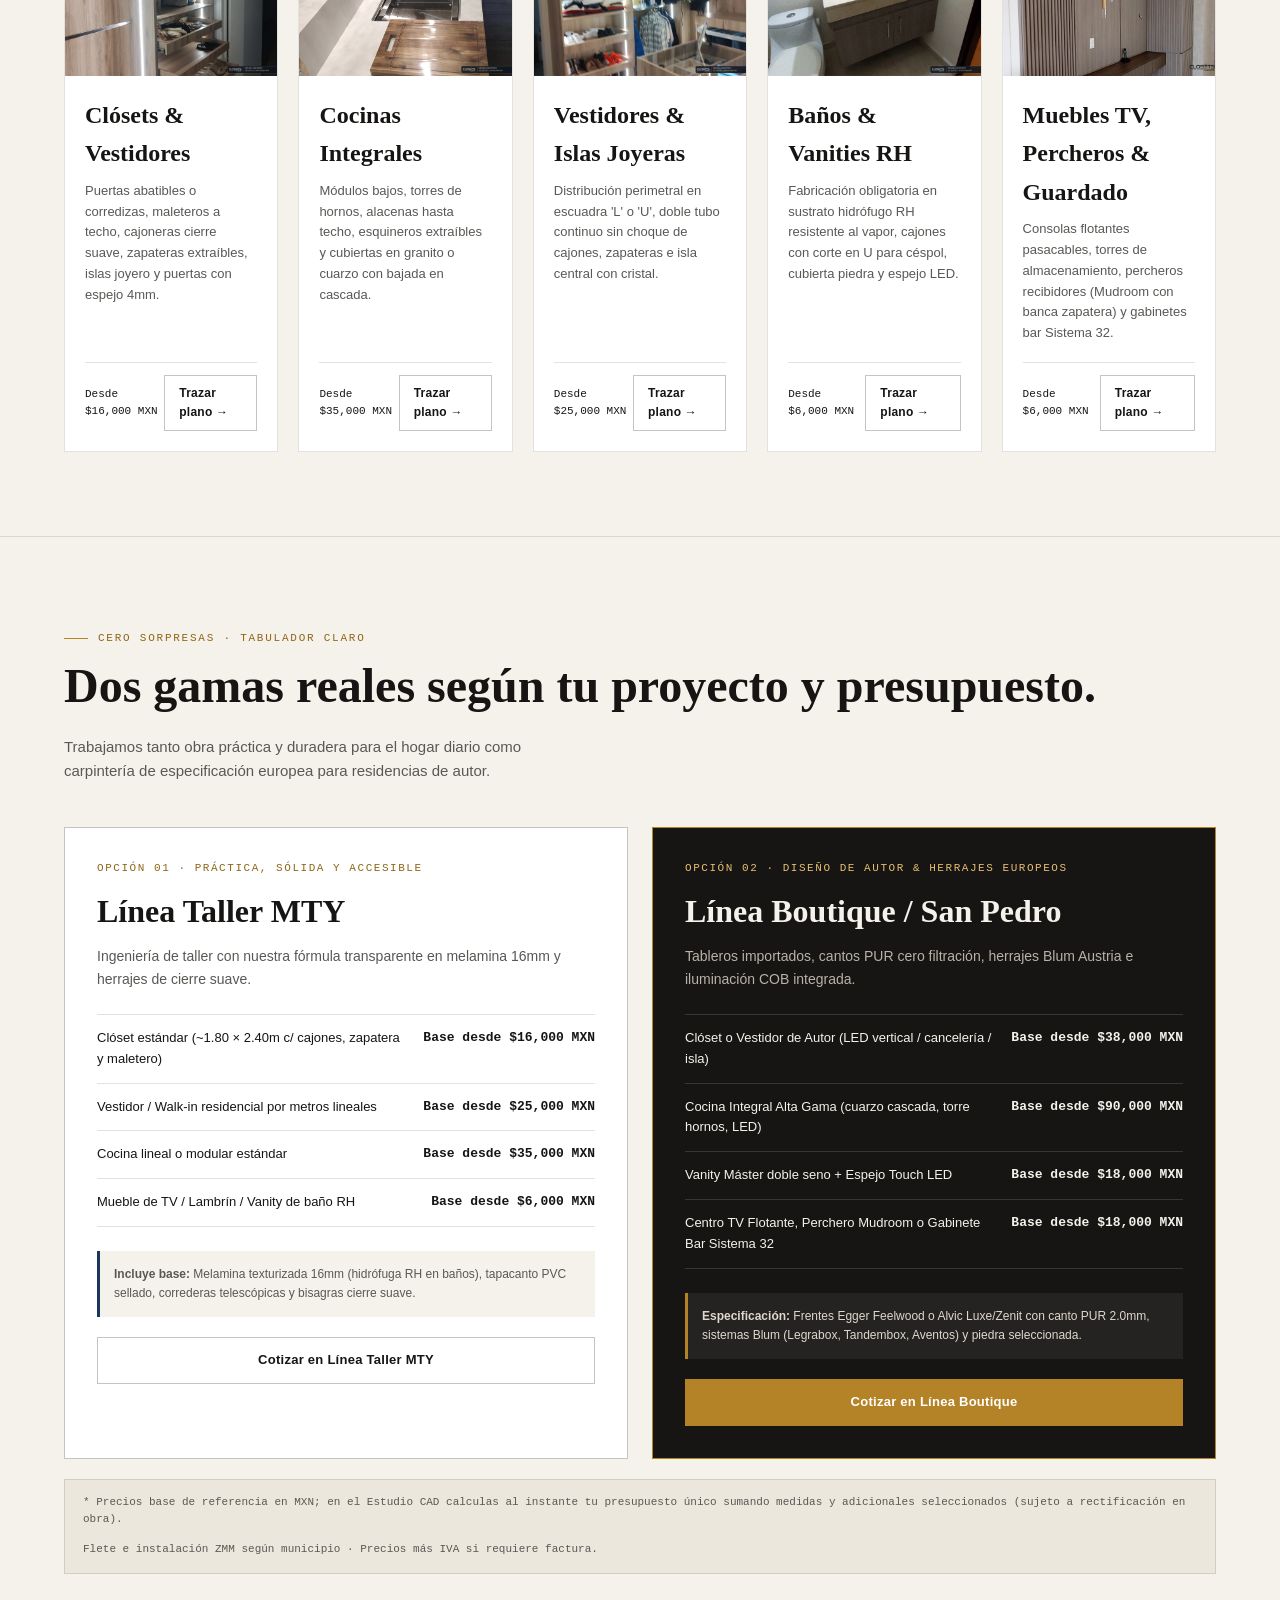
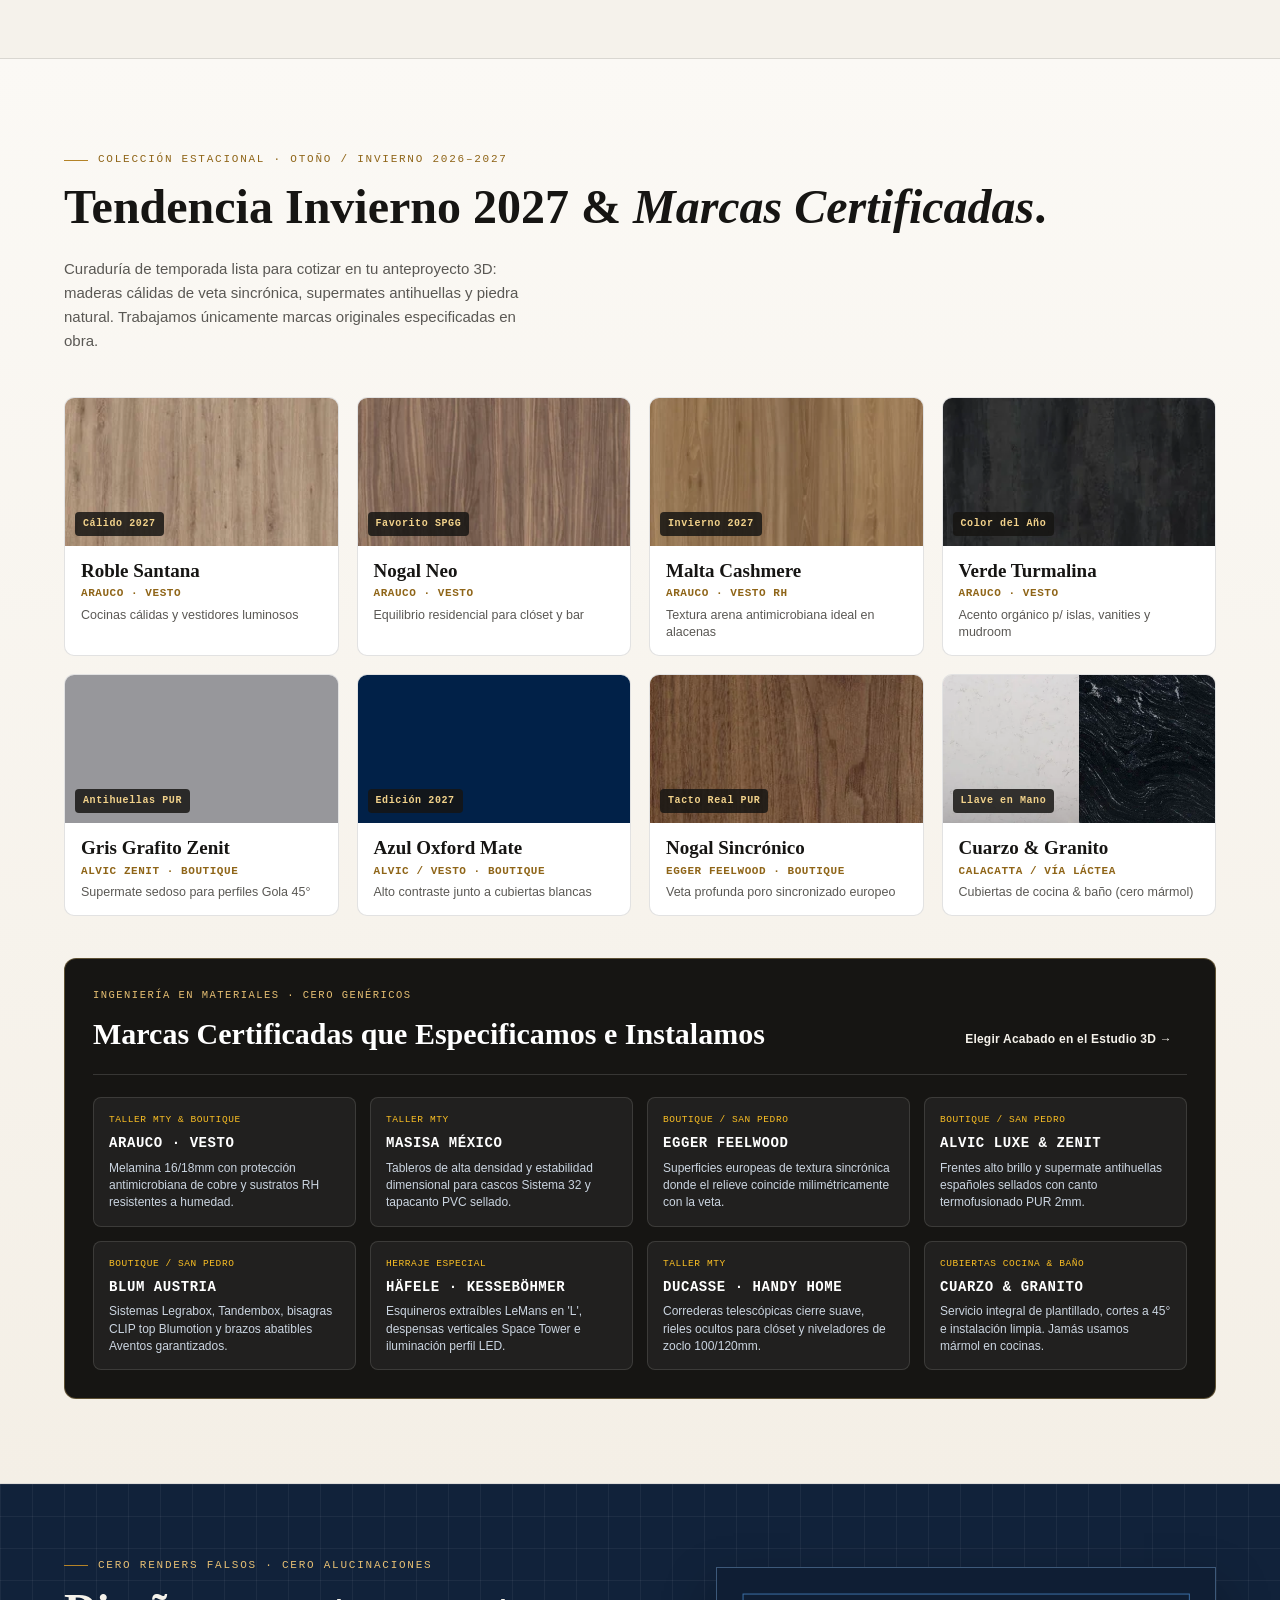
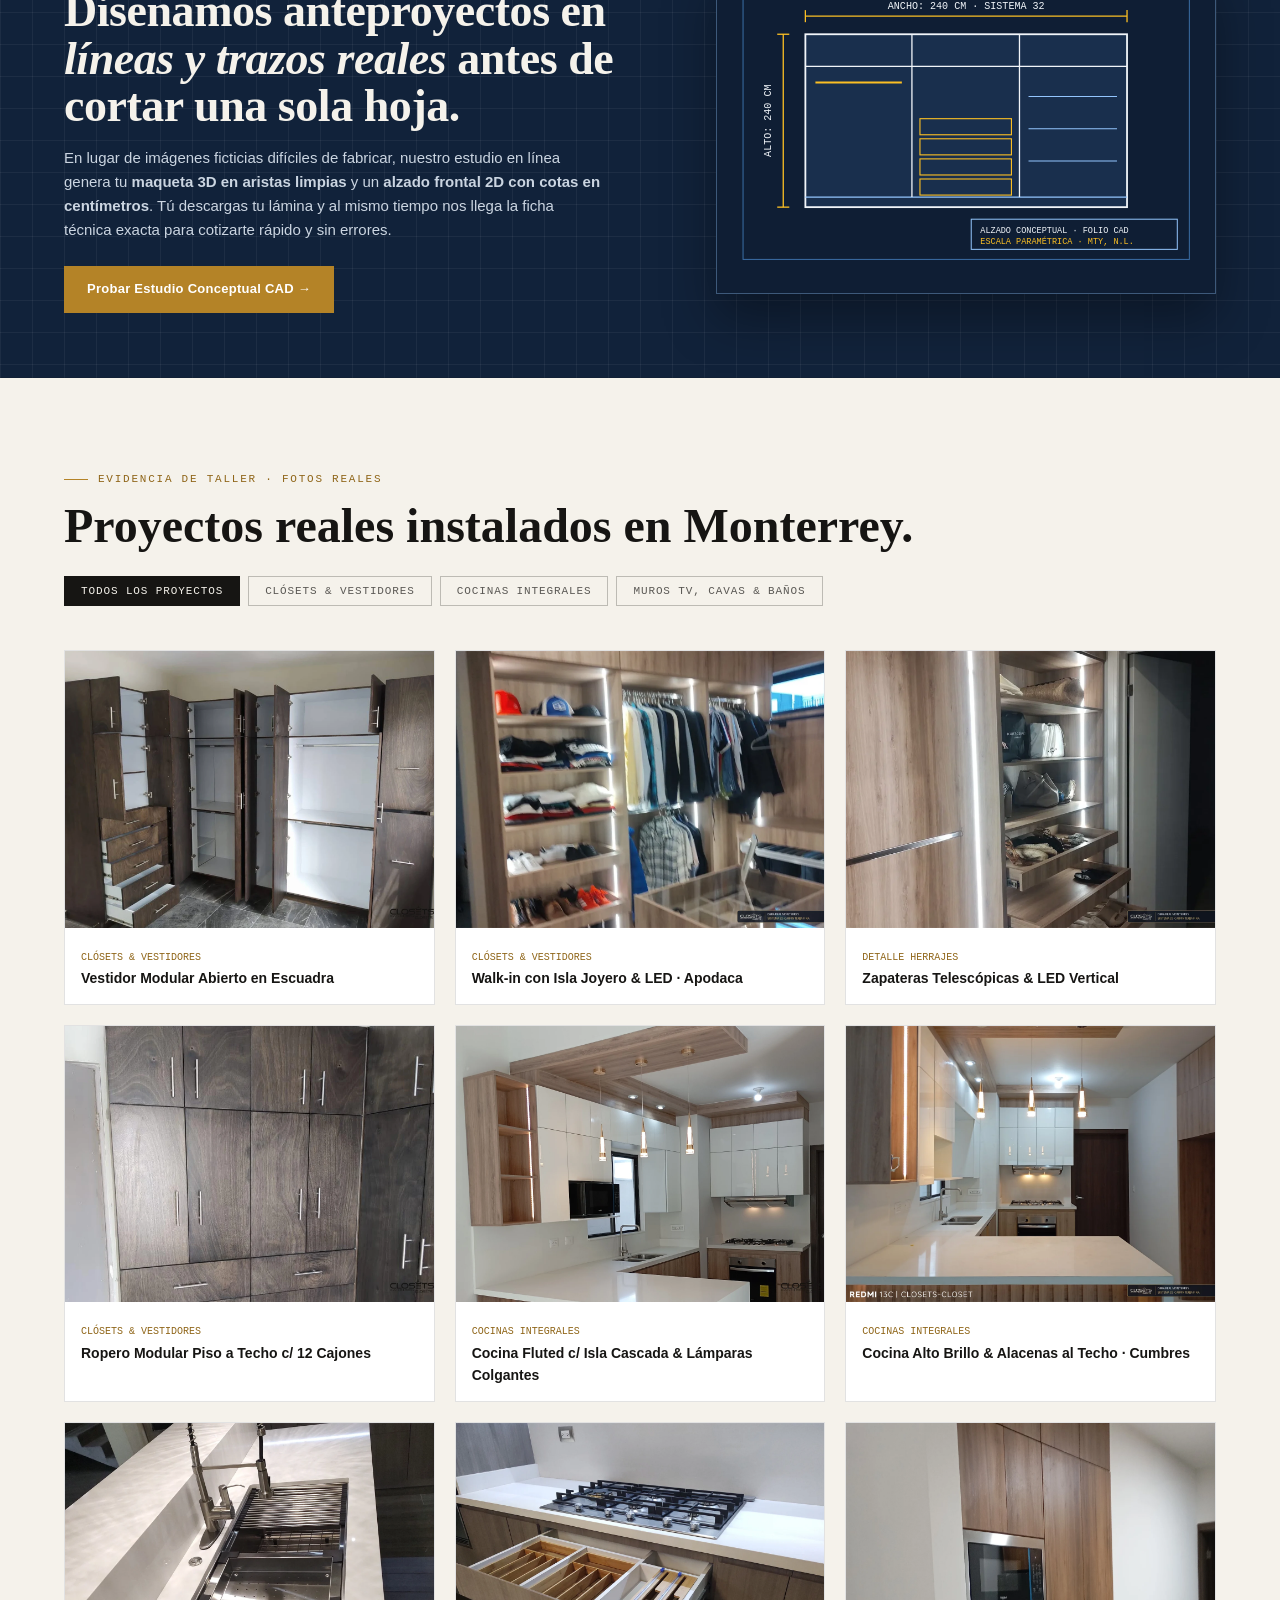
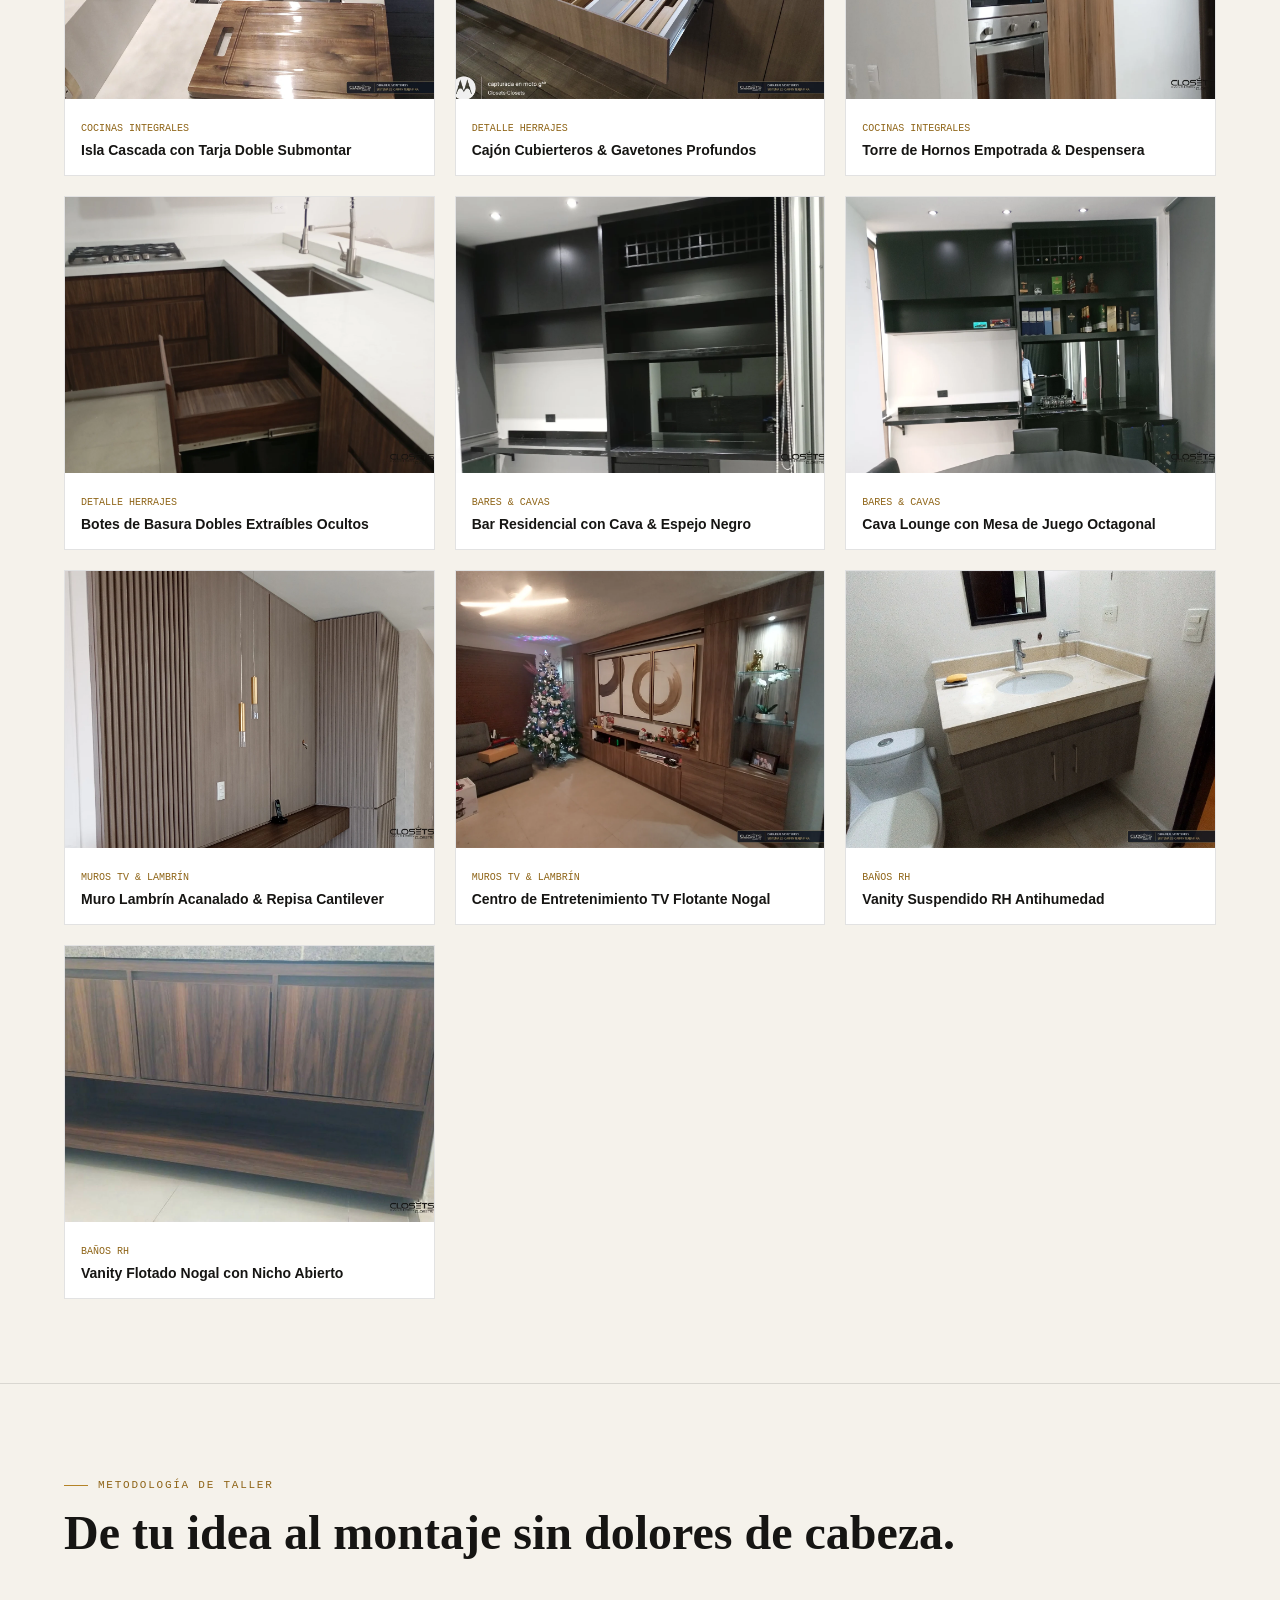
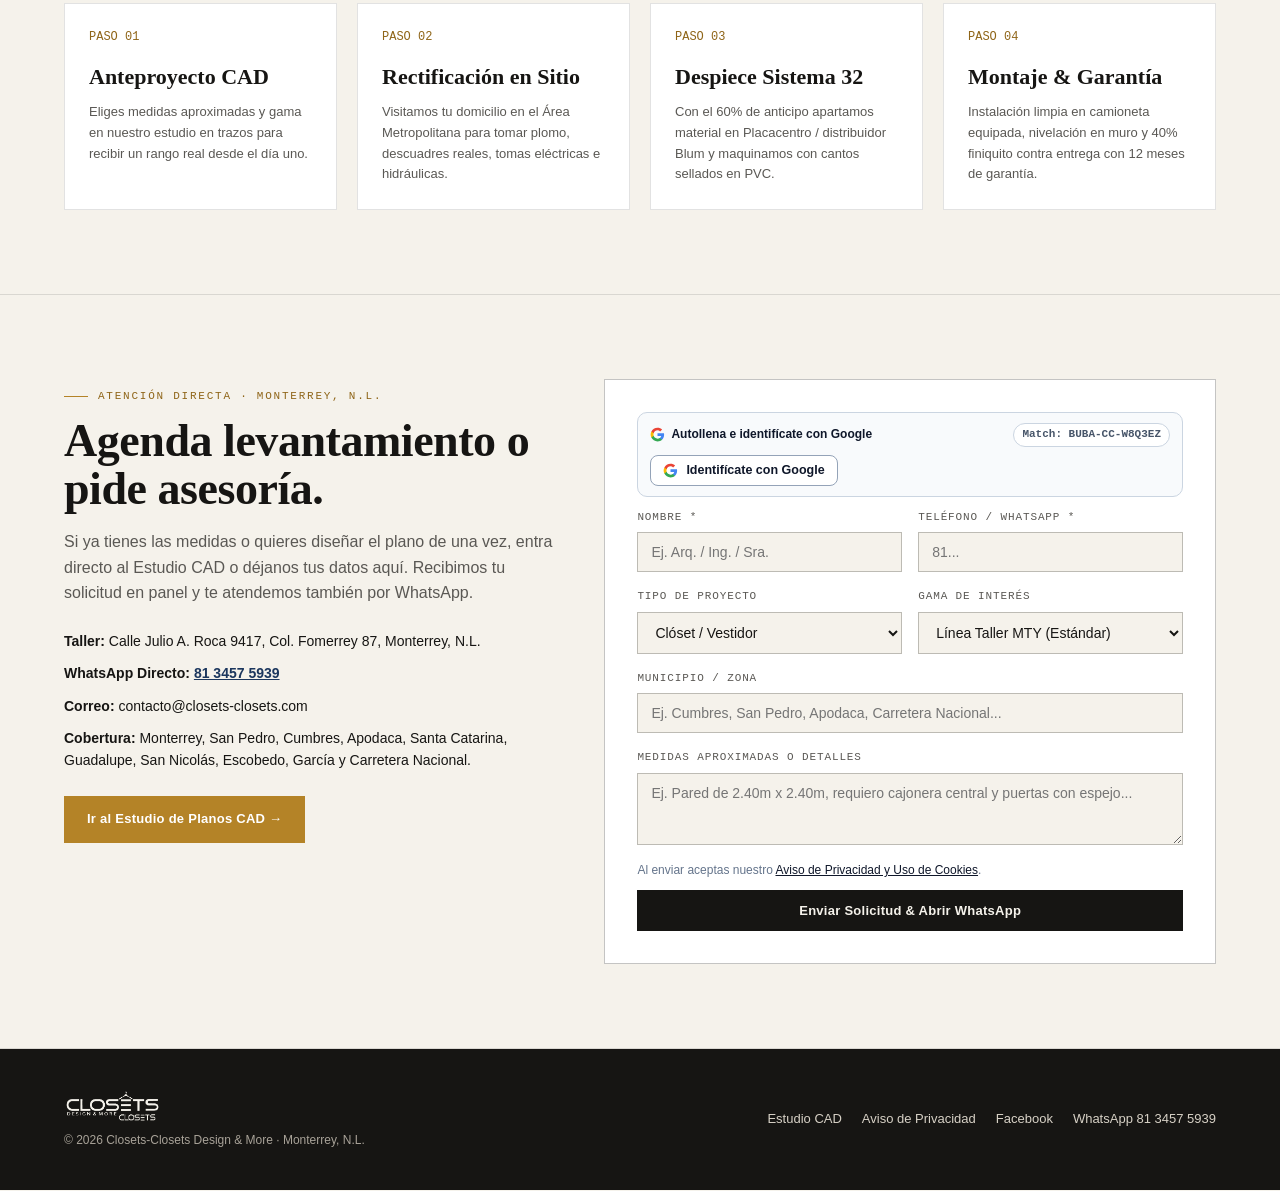
==== commit ced8875a: "fix(identity): auto-close modal and show green toast on Google/local sign-in (v27)" ====
--- a/index.html
+++ b/index.html
@@ -839,7 +839,7 @@
   </footer>
 
   <script src="js/buba-metrics.js?v=20261123_v23"></script>
-  <script src="js/buba-identity.js?v=20261123_v26"></script>
+  <script src="js/buba-identity.js?v=20261123_v27"></script>
   <script>
     (function () {
       const mobileBtn = document.getElementById("mobileMenuBtn");
